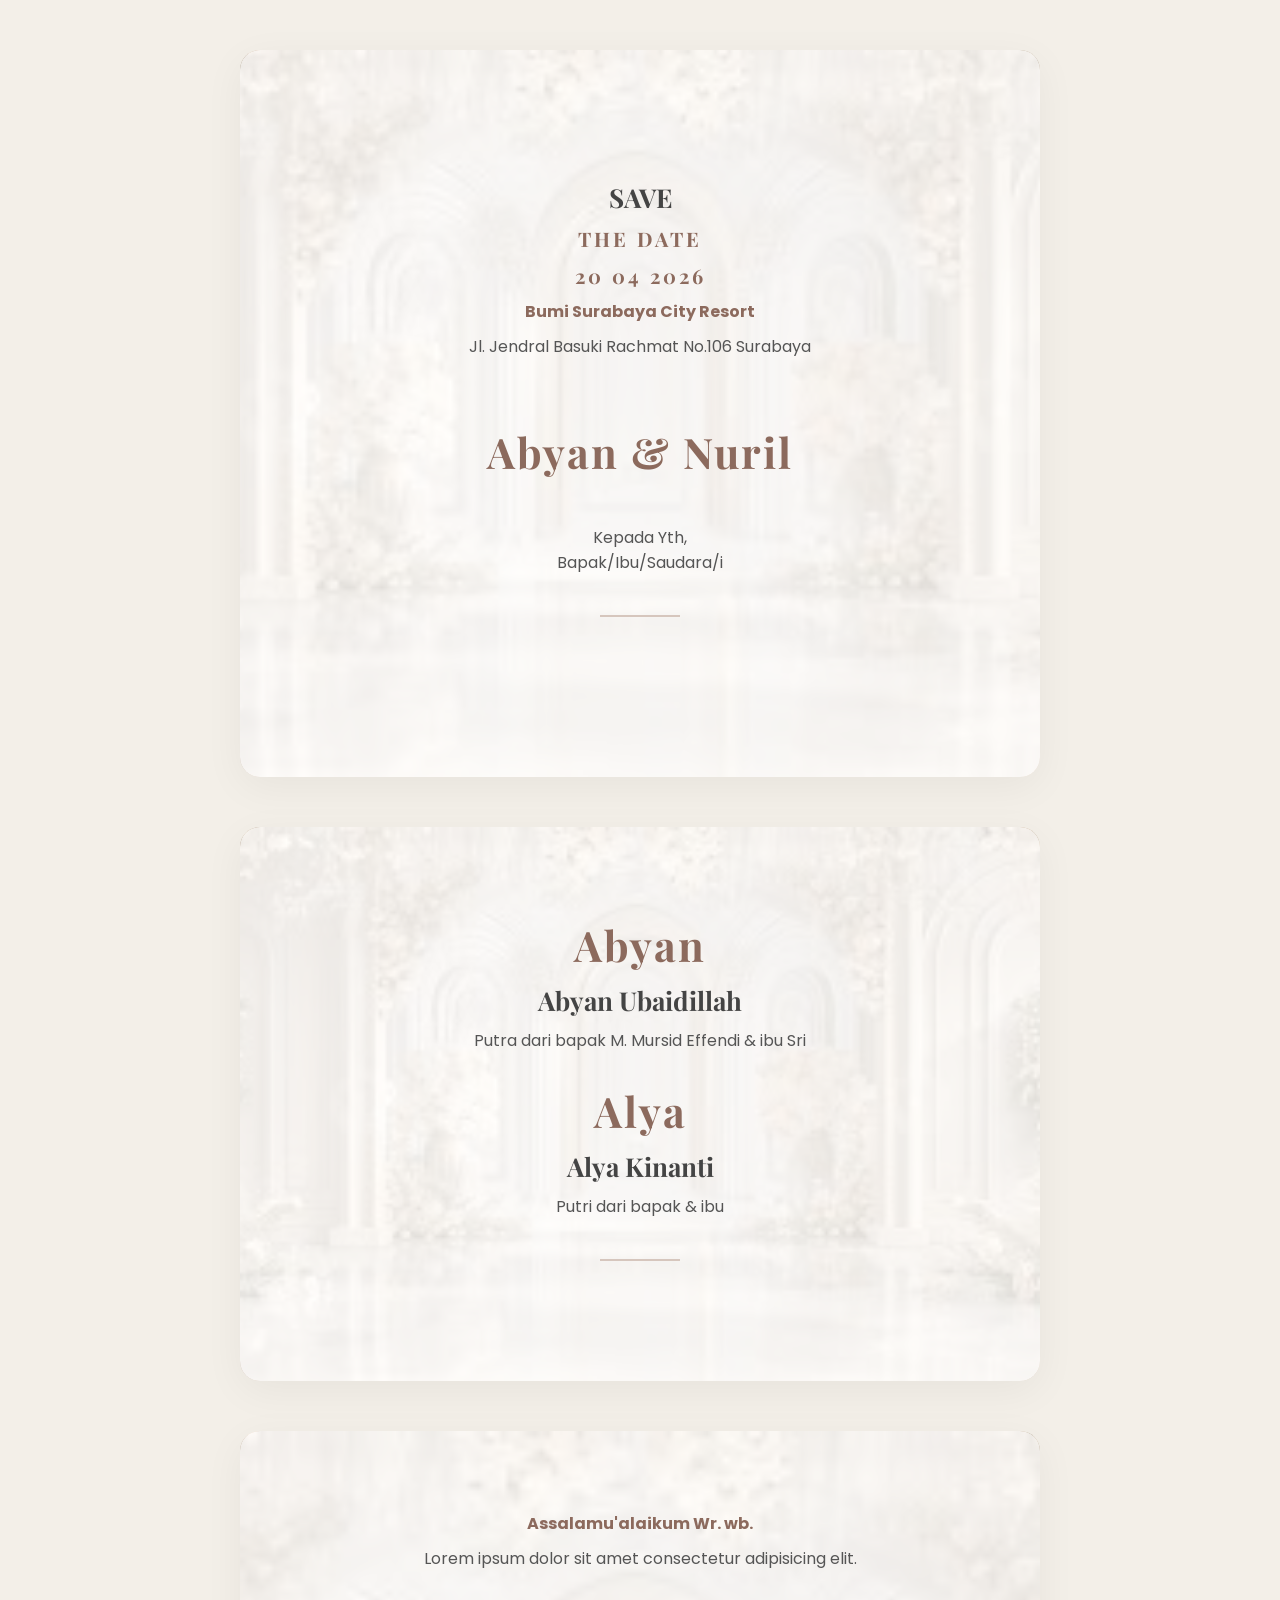
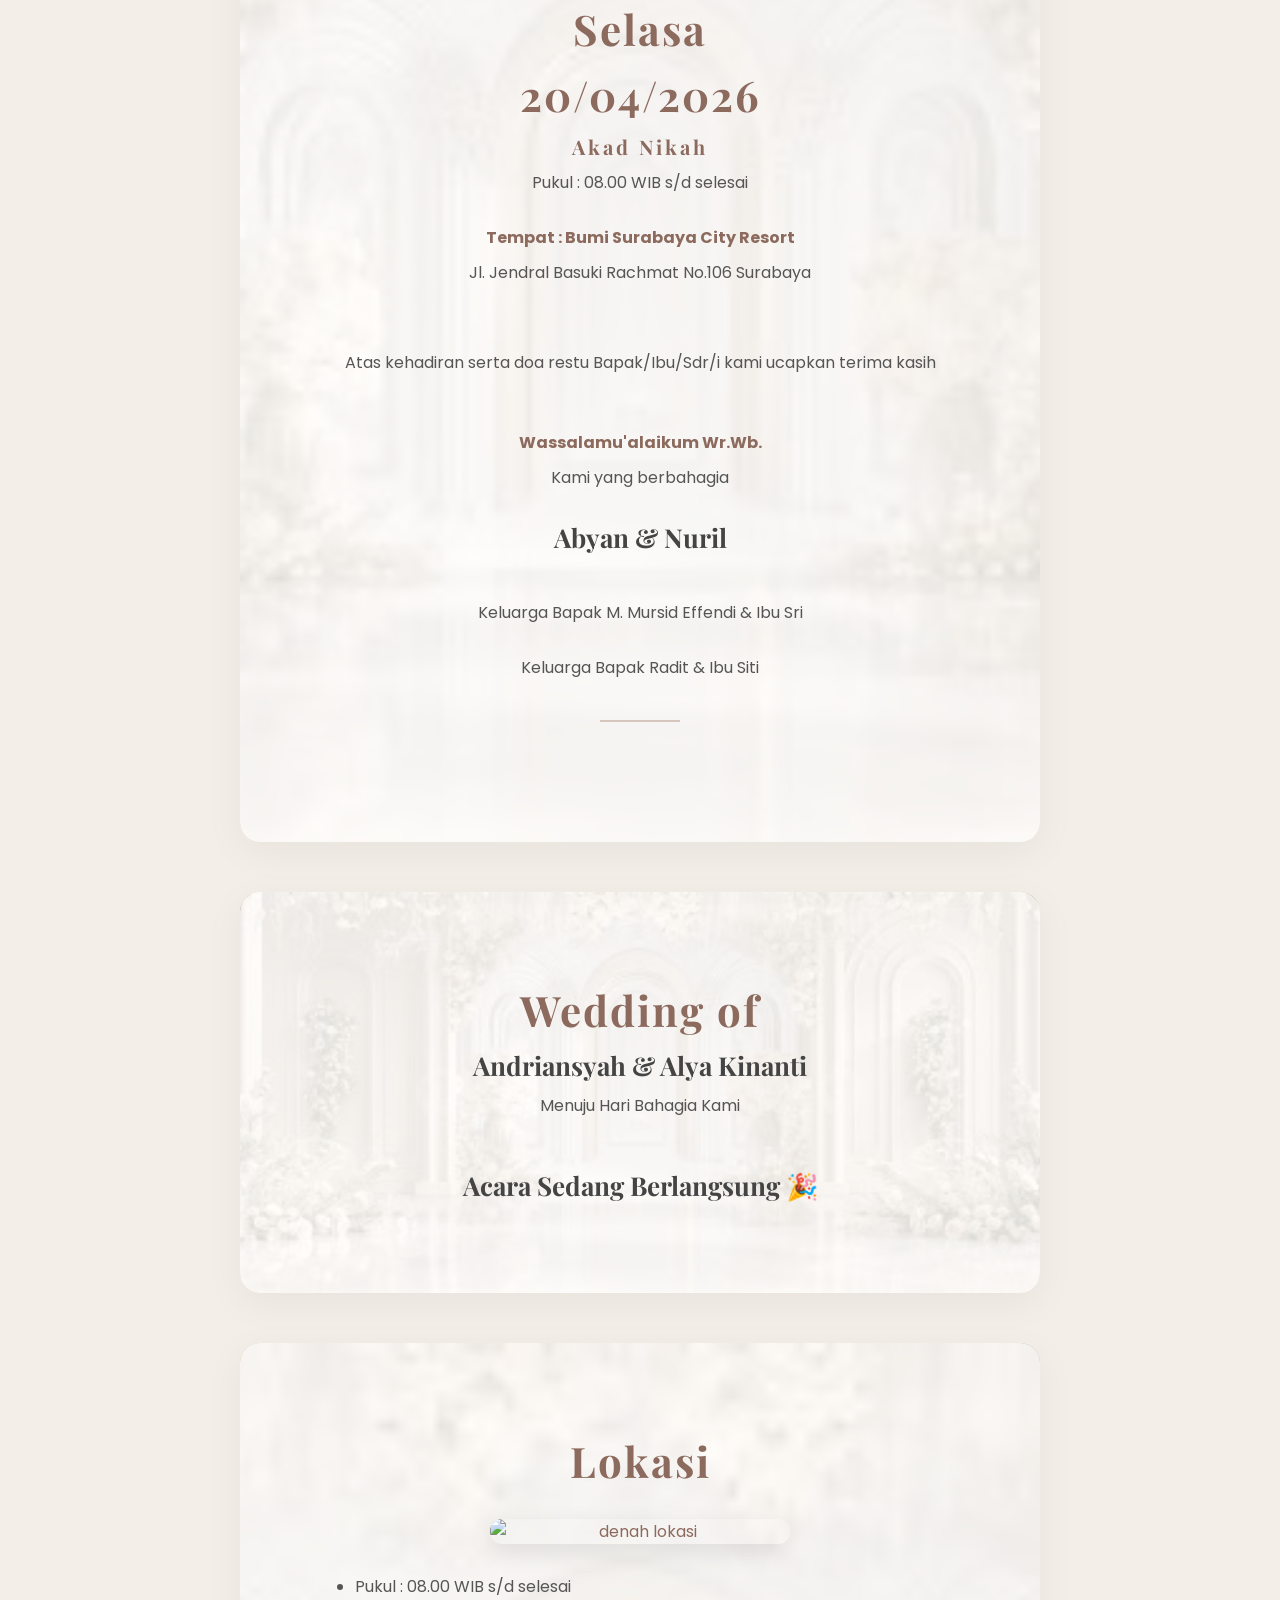
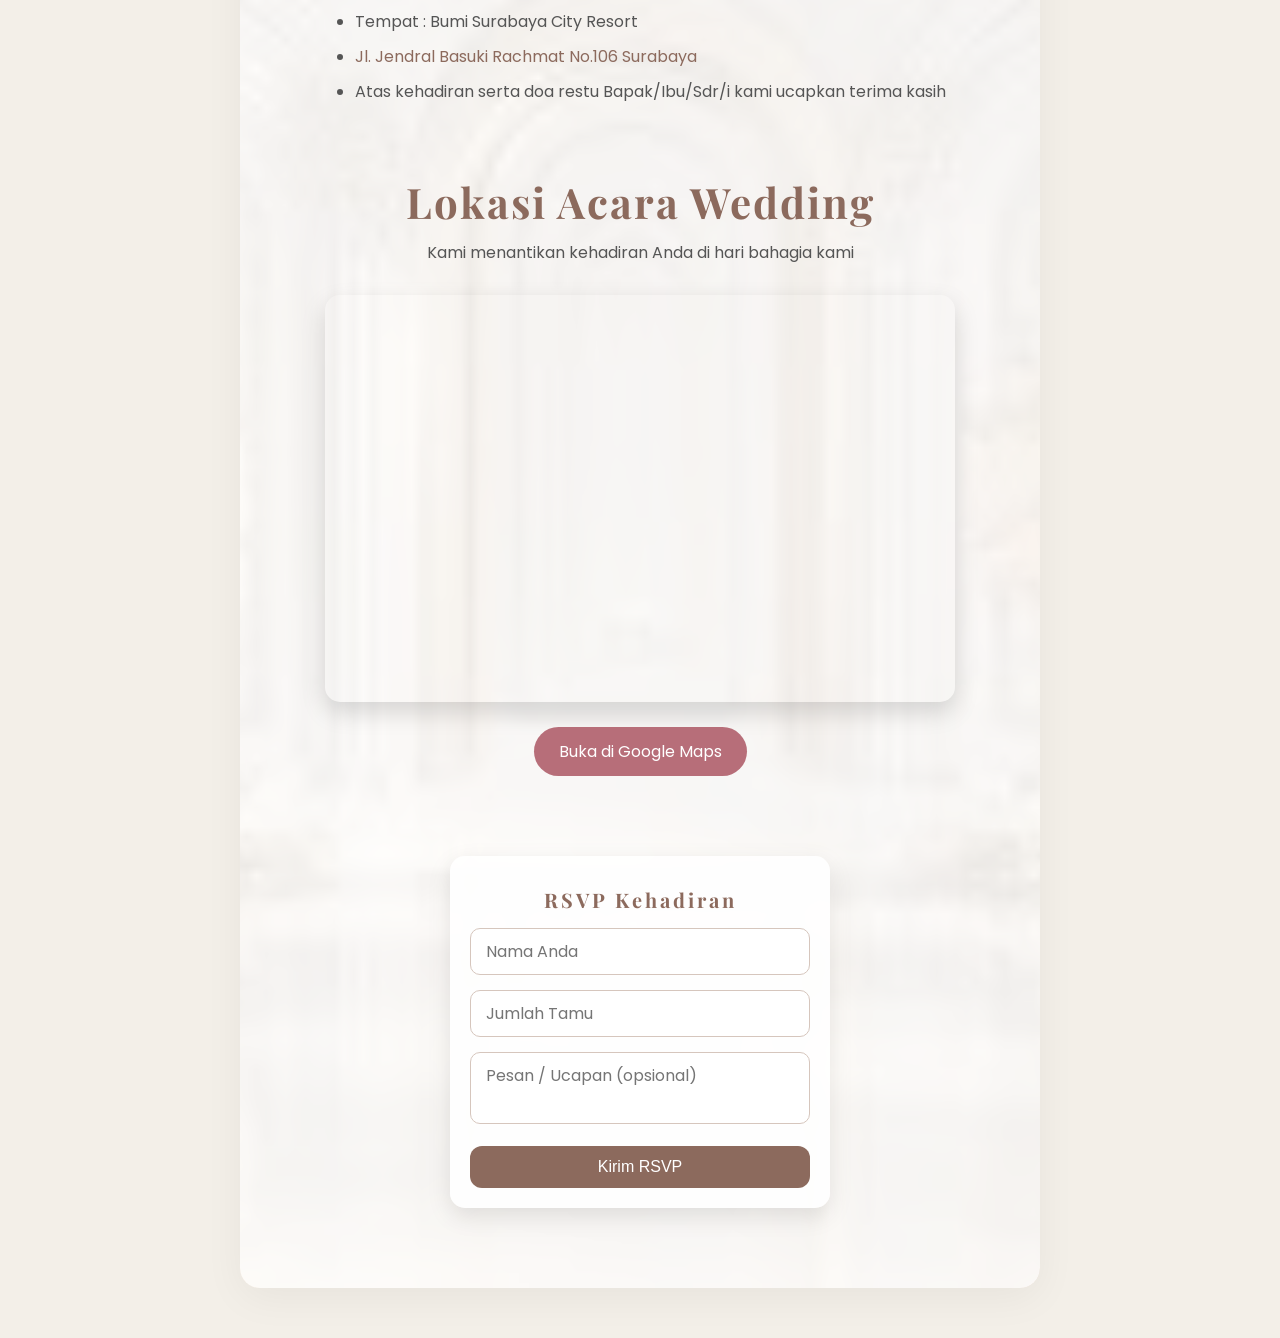
==== index.html @ d98ec436 "menambahkan timer dan lokasi google maps" ====
<!DOCTYPE html>
<html lang="en">
<head>
    <meta charset="UTF-8">
    <title>DPW</title>
    <meta name="viewport" content="width=device-width, initial-scale=1.0">

    <!-- CSS -->
    <link rel="stylesheet" href="style.css">

    <!-- javascript -->
    <script src ="javascript.js"></script>

    <!-- Font -->
    <link href="https://fonts.googleapis.com/css2?family=Playfair+Display:wght@400;600;700&family=Poppins:wght@300;400;500&display=swap" rel="stylesheet">
</head>

<body>

    <!-- Halaman depan -->
    <div class="home section">
        <h2>SAVE</h2>
        <h3>THE DATE</h3>
        <h3>20 04 2026</h3>
        <b>Bumi Surabaya City Resort</b>
        <p>Jl. Jendral Basuki Rachmat No.106 Surabaya</p>
        <br>
        <h1>Abyan & Nuril</h1>
        <br>
        <p>Kepada Yth,<br>Bapak/Ibu/Saudara/i</p>
        <hr>
    </div>

    <!-- Isi 1 -->
    <div class="section">
        <h1>Abyan</h1>
        <h2>Abyan Ubaidillah</h2>
        <p>Putra dari bapak M. Mursid Effendi & ibu Sri</p>

        <h1>Alya</h1>
        <h2>Alya Kinanti</h2>
        <p>Putri dari bapak & ibu </p>
        <hr>
    </div>

    <!-- Isi 2 -->
    <div class="section">
        <b>Assalamu'alaikum Wr. wb.</b>
        <p>
            Lorem ipsum dolor sit amet consectetur adipisicing elit.
        </p>

        

        <h1>Selasa</h1>
        <h1>20/04/2026</h1>

        <h3>Akad Nikah</h3>
        <p>Pukul : 08.00 WIB s/d selesai</p>

        <b>Tempat : Bumi Surabaya City Resort</b>
        <p>Jl. Jendral Basuki Rachmat No.106 Surabaya</p>

        <br>
        <p>Atas kehadiran serta doa restu Bapak/Ibu/Sdr/i kami ucapkan terima kasih</p>

        <br>
        <b>Wassalamu'alaikum Wr.Wb.</b>
        <br>

        <p>Kami yang berbahagia</p>
        <h2>Abyan & Nuril</h2>

        <br>
        <p>Keluarga Bapak M. Mursid Effendi & Ibu Sri</p>
        <p>Keluarga Bapak Radit & Ibu Siti</p>

        <hr>
    </div>

    <!-- Countdown-->
    <div class="section">
     <div class="container">
        <h1>Wedding of</h1>
        <h2>Andriansyah & Alya Kinanti</h2>
        <p>Menuju Hari Bahagia Kami</p>

        <div class="countdown">
            <div class="time-box">
                <span id="days">0</span>
                <div class="label">Hari</div>
            </div>

            <div class="time-box">
                <span id="hours">0</span>
                <div class="label">Jam</div>
            </div>

            <div class="time-box">
                <span id="minutes">0</span>
                <div class="label">Menit</div>
            </div>

            <div class="time-box">
                <span id="seconds">0</span>
                <div class="label">Detik</div>
            </div>
        </div>
    </div>
    </div>

    <!-- Halaman belakang -->
    <div class="section">
    <h1>Lokasi</h1>
    <div class="lokasi-container">
        <img src="https://idcopy.net/wp-content/uploads/2021/09/contoh-denah-lokasi.webp" alt="denah lokasi">
        <ul class="lokasi-info">
            <li>Pukul : 08.00 WIB s/d selesai</li>
            <li>Tempat : Bumi Surabaya City Resort</li>
            <li>
                <a href="https://goo.gl/maps/XYZ123" target="_blank">
                    Jl. Jendral Basuki Rachmat No.106 Surabaya
                </a>
            </li>
            <li>Atas kehadiran serta doa restu Bapak/Ibu/Sdr/i kami ucapkan terima kasih</li>
        </ul>
    </div>

    <!-- lokasi pake google maps -->
    <section class="location-section">
        <h1>Lokasi Acara Wedding</h1>
        <p>Kami menantikan kehadiran Anda di hari bahagia kami</p>

        <div class="map-container">
            <iframe 
                src="https://www.google.com/maps/embed?pb=!1m18!1m12!1m3!1d3944.123456789!2d112.750000!3d-7.250000!2m3!1f0!2f0!3f0!3m2!1i1024!2i768!4f13.1!3m3!1m2!1s0x2dd7fb123456789%3A0xabcdef123456789!2sSurabaya!5e0!3m2!1sid!2sid!4v0000000000000" 
                allowfullscreen="" 
                loading="lazy">
            </iframe>
        </div>

        <a class="btn-map" 
           href="https://www.google.com/maps?q=Surabaya" 
           target="_blank">
           Buka di Google Maps
        </a>
    </section>

    <!-- Form RSVP -->
    <form class="rsvp-form">
        <h3>RSVP Kehadiran</h3>
        <input type="text" name="nama" placeholder="Nama Anda" required>
        <input type="number" name="jumlah" placeholder="Jumlah Tamu" min="1" required>
        <textarea name="pesan" placeholder="Pesan / Ucapan (opsional)"></textarea>
        <button type="submit">Kirim RSVP</button>
    </form>
</div>



</body>
</html>
---- style.css ----
* {
    margin: 0;
    padding: 0;
    box-sizing: border-box;
}

body {
    font-family: 'Poppins', sans-serif;
    background: #f3efe8;
    text-align: center;
    margin: 0;
    padding: 0;
    text-align: center;
    color: #8c6a5d;
}

/* Section kotak putih */
.section {
    position: relative;
    max-width: 800px;
    margin: 50px auto;
    padding: 80px 30px;
    border-radius: 20px;
    overflow: hidden;

    /* Background image */
    background-image: url('bg-wedding.jpg'); /* ganti dengan gambar kamu */
    background-size: cover;
    background-position: center;
    background-repeat: no-repeat;

    box-shadow: 0 10px 40px rgba(0,0,0,0.05);
}

/* Overlay supaya teks kebaca */
.section::before {
    content: "";
    position: absolute;
    inset: 0;
    background: rgba(255,255,255,0.85);
}

/* Supaya teks di atas overlay */
.section * {
    position: relative;
}

.home {
    padding: 120px 30px;
}

/* Typography */
h1, h2, h3 {
    font-family: 'Playfair Display', serif;
    margin: 10px 0;
}

h1 {
    font-size: 42px;
    color: #8c6a5d;
    letter-spacing: 2px;
}

h2 {
    font-size: 26px;
    color: #444;
}

h3 {
    font-size: 20px;
    color: #8c6a5d;
    letter-spacing: 3px;
}

p {
    color: #555;
    margin: 10px 0;
}

b {
    color: #8c6a5d;
}

hr {
    width: 80px;
    margin: 40px auto;
    border: 1px solid #d6c6bd;
}

img {
    width: 100%;
    max-width: 500px;
    border-radius: 12px;
    margin-top: 20px;
    box-shadow: 0 8px 25px rgba(0,0,0,0.1);
}

/*tambahan*/
.lokasi-container {
    display: flex;          
    align-items: flex-start;
    gap: 30px;              
    flex-wrap: wrap;       
    justify-content: center;
}


.lokasi-container img {
    width: 300px;           
    height: auto;
    border-radius: 12px;
    box-shadow: 0 8px 25px rgba(0,0,0,0.1);
}


.lokasi-info {
    list-style: disc;
    padding-left: 20px;
    text-align: left;
    color: #555;
}

.lokasi-info li {
    margin-bottom: 10px;
}

.lokasi-info a {
    color: #8c6a5d;
    text-decoration: none;
    transition: all 0.3s ease;
}
.lokasi-info a:hover {
    color: #d6a77a;
    text-decoration: underline;
    cursor: pointer;
}

.rsvp-form {
    margin-top: 30px;
    text-align: left;
    max-width: 380px;      
    margin-left: auto;
    margin-right: auto;
    background: rgba(255,255,255,0.9);
    padding: 20px;
    border-radius: 15px;
    box-shadow: 0 8px 25px rgba(0,0,0,0.1);
}

.rsvp-form h3 {
    font-family: 'Playfair Display', serif;
    color: #8c6a5d;
    text-align: center;
    margin-bottom: 15px;
}

.rsvp-form input,
.rsvp-form textarea {
    width: 100%;
    padding: 10px 15px;
    margin-bottom: 15px;
    border: 1px solid #d6c6bd;
    border-radius: 10px;
    font-family: 'Poppins', sans-serif;
    font-size: 16px;
    resize: none;
}

.rsvp-form button {
    width: 100%;
    padding: 12px;
    background-color: #8c6a5d;
    color: #fff;
    border: none;
    border-radius: 12px;
    font-size: 16px;
    cursor: pointer;
    transition: all 0.3s ease;
}
.rsvp-form button:hover {
    background-color: #d6a77a;
}

@media screen and (max-width: 600px) {
    .lokasi-container {
        flex-direction: column;  
        align-items: center;
        gap: 20px;
    }

    .lokasi-container img {
        width: 100%;
        max-width: 300px;
    }

    .lokasi-info {
        padding-left: 0;
        text-align: center;
        list-style-position: inside;
    }

}

/* Section timer */

.countdown {
    display: flex;
    justify-content: center;
    gap: 30px;
    margin-top: 40px;
}

.time-box {
    background: white;
    padding: 20px;
    border-radius: 15px;
    box-shadow: 0 4px 10px rgba(0,0,0,0.1);
    width: 100px;
}

.time-box span {
    font-size: 35px;
    font-weight: bold;
    display: block;
}

.label {
    font-size: 14px;
    margin-top: 5px;
}

/*Lokasi live google map*/
.location-section {
    padding: 50px 20px;
}

p {
    color: #555;
    margin-bottom: 30px;
}

.map-container {
    width: 90%;
    max-width: 800px;
    margin: auto;
    border-radius: 15px;
    overflow: hidden;
    box-shadow: 0 10px 25px rgba(0,0,0,0.15);
}

iframe {
    width: 100%;
    height: 400px;
    border: 0;
}

.btn-map {
    display: inline-block;
    margin-top: 25px;
    padding: 12px 25px;
    background: #b76e79;
    color: white;
    text-decoration: none;
    border-radius: 30px;
    transition: 0.3s;
}

.btn-map:hover {
    background: #a0525e;
    transform: scale(1.05);
}
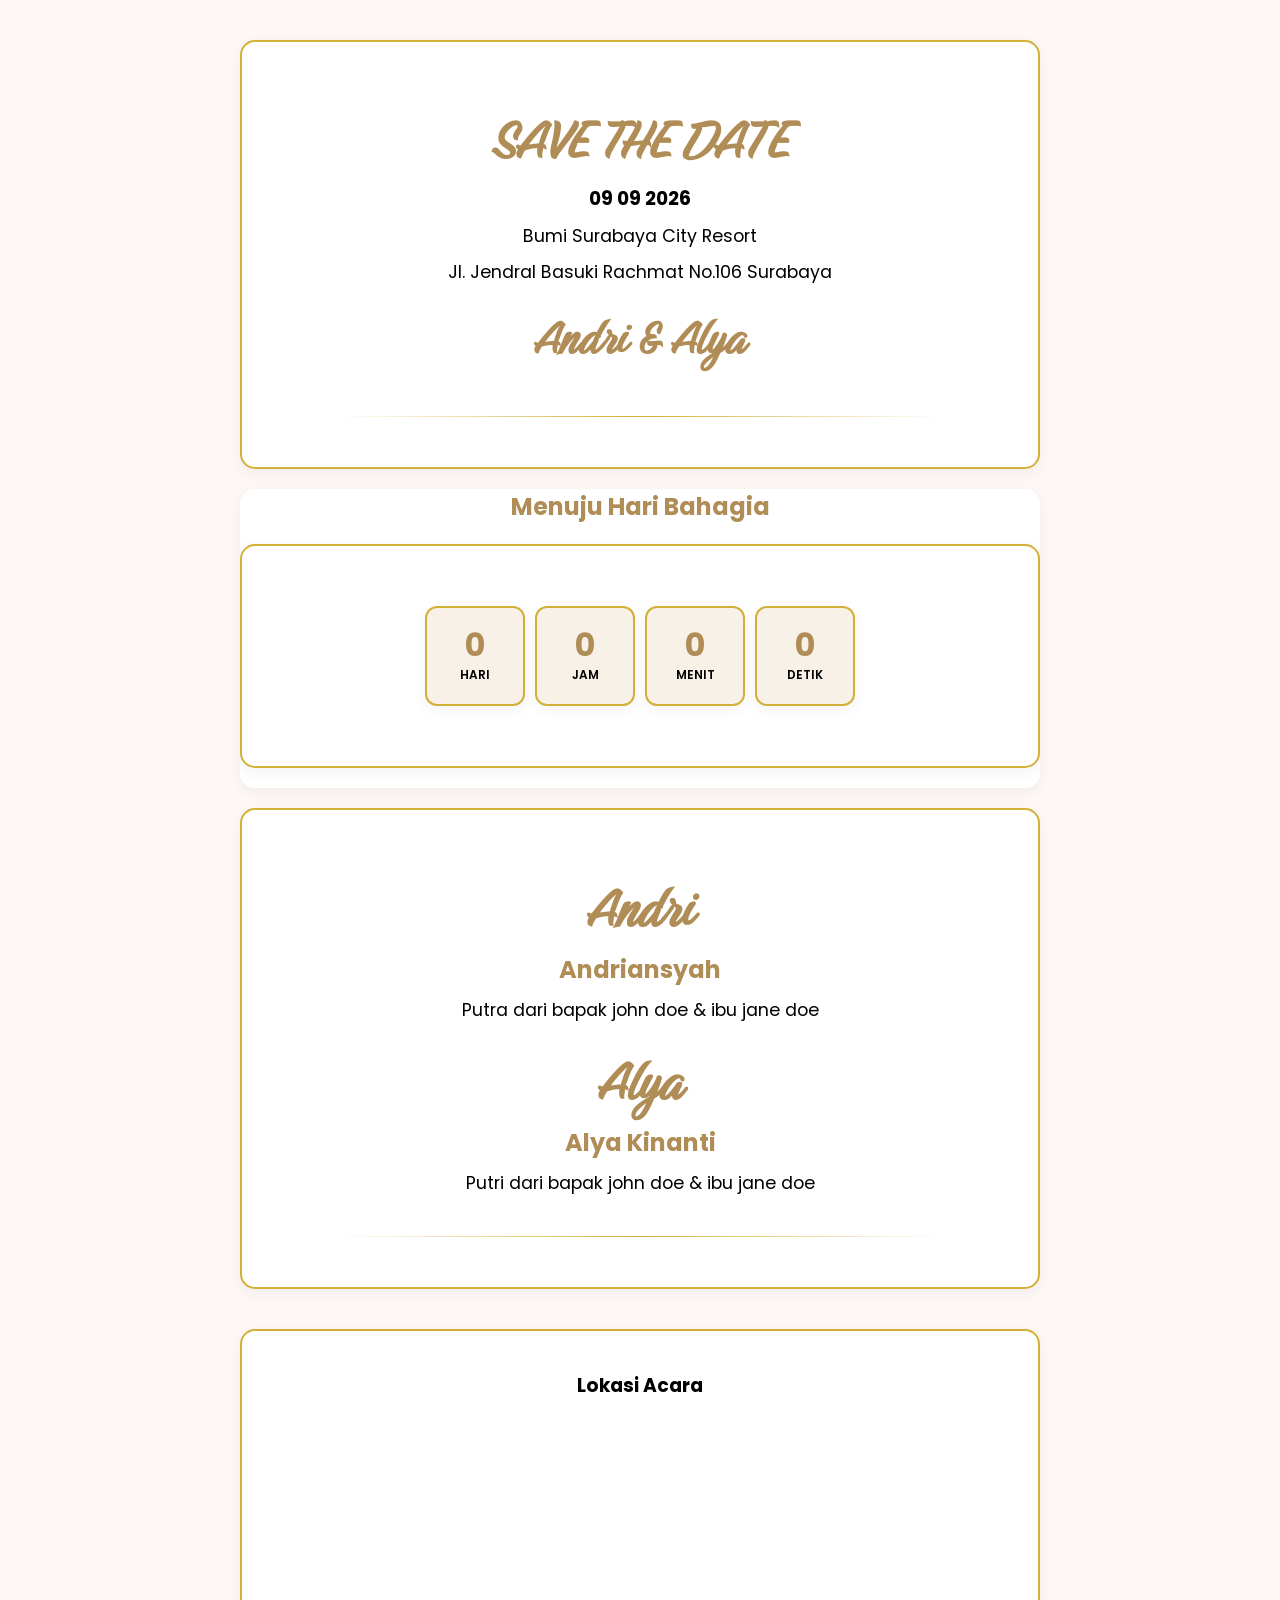
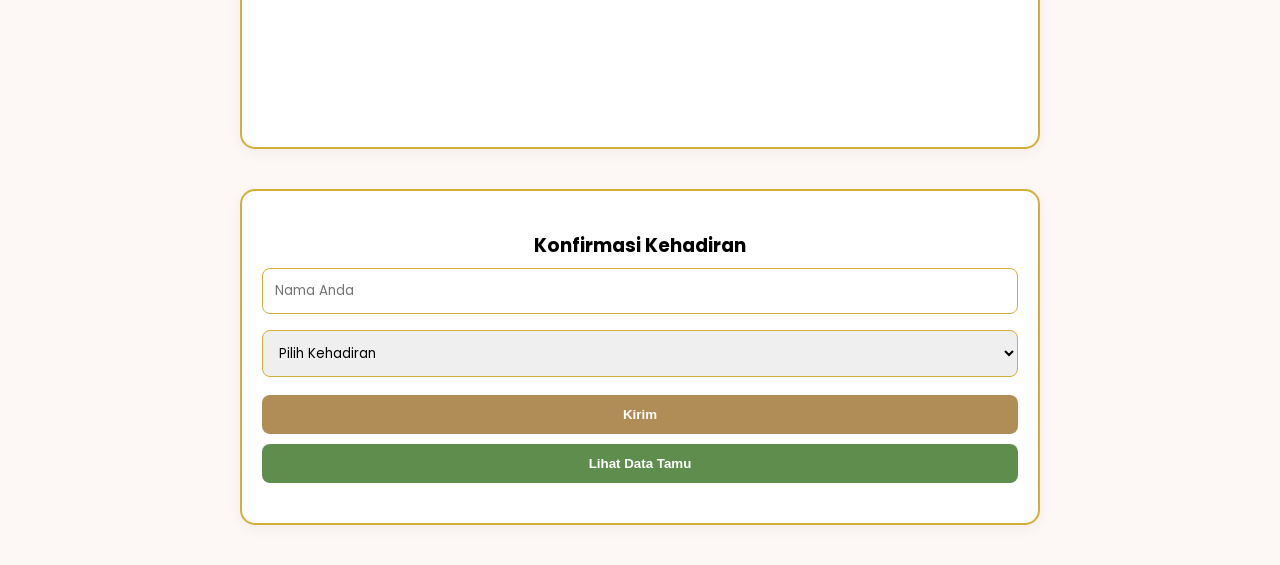
==== commit 93090c0a: "memperrbarui tampilan dan menambahkan beberapa fitur" ====
--- a/index.html
+++ b/index.html
@@ -1,162 +1,102 @@
 <!DOCTYPE html>
 <html lang="en">
+
 <head>
     <meta charset="UTF-8">
+    <meta name="viewport" content="width=device-width, initial-scale=1.0">
     <title>DPW</title>
-    <meta name="viewport" content="width=device-width, initial-scale=1.0">
 
-    <!-- CSS -->
     <link rel="stylesheet" href="style.css">
 
-    <!-- javascript -->
-    <script src ="javascript.js"></script>
+    <link rel="preconnect" href="https://fonts.googleapis.com">
+    <link rel="preconnect" href="https://fonts.gstatic.com" crossorigin>
 
-    <!-- Font -->
-    <link href="https://fonts.googleapis.com/css2?family=Playfair+Display:wght@400;600;700&family=Poppins:wght@300;400;500&display=swap" rel="stylesheet">
+    <link
+        href="https://fonts.googleapis.com/css2?family=Birthstone&family=Lobster&family=Poppins:wght@300;400;600&display=swap"
+        rel="stylesheet">
+
 </head>
 
 <body>
 
-    <!-- Halaman depan -->
-    <div class="home section">
-        <h2>SAVE</h2>
-        <h3>THE DATE</h3>
-        <h3>20 04 2026</h3>
-        <b>Bumi Surabaya City Resort</b>
+    <!-- HALAMAN DEPAN -->
+    <div class="home">
+        <h1>SAVE THE DATE</h1>
+        <h3>09 09 2026</h3>
+        <p>Bumi Surabaya City Resort</p>
         <p>Jl. Jendral Basuki Rachmat No.106 Surabaya</p>
-        <br>
-        <h1>Abyan & Nuril</h1>
-        <br>
-        <p>Kepada Yth,<br>Bapak/Ibu/Saudara/i</p>
+        <h1 class="nama">Andri & Alya</h1>
         <hr>
     </div>
 
-    <!-- Isi 1 -->
-    <div class="section">
-        <h1>Abyan</h1>
-        <h2>Abyan Ubaidillah</h2>
-        <p>Putra dari bapak M. Mursid Effendi & ibu Sri</p>
 
-        <h1>Alya</h1>
-        <h2>Alya Kinanti</h2>
-        <p>Putri dari bapak & ibu </p>
-        <hr>
-    </div>
+    <!-- COUNTDOWN CARD -->
+    <div class="countdown-card">
+        <h2>Menuju Hari Bahagia</h2>
+        <div class="countdown-container">
 
-    <!-- Isi 2 -->
-    <div class="section">
-        <b>Assalamu'alaikum Wr. wb.</b>
-        <p>
-            Lorem ipsum dolor sit amet consectetur adipisicing elit.
-        </p>
-
-        
-
-        <h1>Selasa</h1>
-        <h1>20/04/2026</h1>
-
-        <h3>Akad Nikah</h3>
-        <p>Pukul : 08.00 WIB s/d selesai</p>
-
-        <b>Tempat : Bumi Surabaya City Resort</b>
-        <p>Jl. Jendral Basuki Rachmat No.106 Surabaya</p>
-
-        <br>
-        <p>Atas kehadiran serta doa restu Bapak/Ibu/Sdr/i kami ucapkan terima kasih</p>
-
-        <br>
-        <b>Wassalamu'alaikum Wr.Wb.</b>
-        <br>
-
-        <p>Kami yang berbahagia</p>
-        <h2>Abyan & Nuril</h2>
-
-        <br>
-        <p>Keluarga Bapak M. Mursid Effendi & Ibu Sri</p>
-        <p>Keluarga Bapak Radit & Ibu Siti</p>
-
-        <hr>
-    </div>
-
-    <!-- Countdown-->
-    <div class="section">
-     <div class="container">
-        <h1>Wedding of</h1>
-        <h2>Andriansyah & Alya Kinanti</h2>
-        <p>Menuju Hari Bahagia Kami</p>
-
-        <div class="countdown">
             <div class="time-box">
                 <span id="days">0</span>
-                <div class="label">Hari</div>
+                <p>Hari</p>
             </div>
 
             <div class="time-box">
                 <span id="hours">0</span>
-                <div class="label">Jam</div>
+                <p>Jam</p>
             </div>
 
             <div class="time-box">
                 <span id="minutes">0</span>
-                <div class="label">Menit</div>
+                <p>Menit</p>
             </div>
 
             <div class="time-box">
                 <span id="seconds">0</span>
-                <div class="label">Detik</div>
+                <p>Detik</p>
             </div>
         </div>
     </div>
+
+
+    <!-- MEMPELAI -->
+    <div>
+        <h1>Andri</h1>
+        <h2>Andriansyah</h2>
+        <p>Putra dari bapak john doe & ibu jane doe</p>
+        <h1>Alya</h1>
+        <h2>Alya Kinanti</h2>
+        <p>Putri dari bapak john doe & ibu jane doe</p>
+        <hr>
     </div>
 
-    <!-- Halaman belakang -->
-    <div class="section">
-    <h1>Lokasi</h1>
-    <div class="lokasi-container">
-        <img src="https://idcopy.net/wp-content/uploads/2021/09/contoh-denah-lokasi.webp" alt="denah lokasi">
-        <ul class="lokasi-info">
-            <li>Pukul : 08.00 WIB s/d selesai</li>
-            <li>Tempat : Bumi Surabaya City Resort</li>
-            <li>
-                <a href="https://goo.gl/maps/XYZ123" target="_blank">
-                    Jl. Jendral Basuki Rachmat No.106 Surabaya
-                </a>
-            </li>
-            <li>Atas kehadiran serta doa restu Bapak/Ibu/Sdr/i kami ucapkan terima kasih</li>
-        </ul>
+
+    <!-- LOKASI -->
+    <div>
+        <h3>Lokasi Acara</h3>
+        <iframe src="https://www.google.com/maps?q=Bumi%20Surabaya%20City%20Resort&output=embed" width="100%"
+            height="300" style="border:0;">
+        </iframe>
+
     </div>
 
-    <!-- lokasi pake google maps -->
-    <section class="location-section">
-        <h1>Lokasi Acara Wedding</h1>
-        <p>Kami menantikan kehadiran Anda di hari bahagia kami</p>
 
-        <div class="map-container">
-            <iframe 
-                src="https://www.google.com/maps/embed?pb=!1m18!1m12!1m3!1d3944.123456789!2d112.750000!3d-7.250000!2m3!1f0!2f0!3f0!3m2!1i1024!2i768!4f13.1!3m3!1m2!1s0x2dd7fb123456789%3A0xabcdef123456789!2sSurabaya!5e0!3m2!1sid!2sid!4v0000000000000" 
-                allowfullscreen="" 
-                loading="lazy">
-            </iframe>
-        </div>
+    <!-- FORM TAMU -->
+    <div>
+        <h3>Konfirmasi Kehadiran</h3>
+        <form id="formTamu">
+            <input type="text" id="nama" placeholder="Nama Anda">
 
-        <a class="btn-map" 
-           href="https://www.google.com/maps?q=Surabaya" 
-           target="_blank">
-           Buka di Google Maps
-        </a>
-    </section>
+            <select id="status">
+                <option value="">Pilih Kehadiran</option>
+                <option value="Hadir">Hadir</option>
+                <option value="Tidak Hadir">Tidak Hadir</option>
+            </select>
+            <button type="submit" class="btn">Kirim</button>
+            <button type="button" class="btn lihat" onclick="lihatData()">Lihat Data Tamu</button>
+        </form>
+    </div>
 
-    <!-- Form RSVP -->
-    <form class="rsvp-form">
-        <h3>RSVP Kehadiran</h3>
-        <input type="text" name="nama" placeholder="Nama Anda" required>
-        <input type="number" name="jumlah" placeholder="Jumlah Tamu" min="1" required>
-        <textarea name="pesan" placeholder="Pesan / Ucapan (opsional)"></textarea>
-        <button type="submit">Kirim RSVP</button>
-    </form>
-</div>
-
-
+    <script src="script.js"></script>
 
 </body>
 </html>
--- a/style.css
+++ b/style.css
@@ -5,267 +5,172 @@
 }
 
 body {
+    background-color: #fdf8f5;
     font-family: 'Poppins', sans-serif;
-    background: #f3efe8;
-    text-align: center;
-    margin: 0;
-    padding: 0;
-    text-align: center;
-    color: #8c6a5d;
+    display: flex;
+    flex-direction: column;
+    align-items: center;
+    padding: 20px;
 }
 
-/* Section kotak putih */
-.section {
-    position: relative;
+div {
+    background: white;
+    margin: 20px 0;
+    padding: 40px 20px;
+    border: 2px solid #d4af37;
+    width: 100%;
     max-width: 800px;
-    margin: 50px auto;
-    padding: 80px 30px;
-    border-radius: 20px;
+    text-align: center;
+    border-radius: 15px;
+    box-shadow: 0 4px 15px rgba(0, 0, 0, 0.05);
     overflow: hidden;
-
-    /* Background image */
-    background-image: url('bg-wedding.jpg'); /* ganti dengan gambar kamu */
-    background-size: cover;
-    background-position: center;
-    background-repeat: no-repeat;
-
-    box-shadow: 0 10px 40px rgba(0,0,0,0.05);
-}
-
-/* Overlay supaya teks kebaca */
-.section::before {
-    content: "";
-    position: absolute;
-    inset: 0;
-    background: rgba(255,255,255,0.85);
-}
-
-/* Supaya teks di atas overlay */
-.section * {
-    position: relative;
 }
 
 .home {
-    padding: 120px 30px;
+    background-image: linear-gradient(rgba(255, 255, 255, 0.7), rgba(255, 255, 255, 0.7)),
+        url('https://www.transparenttextures.com/patterns/white-diamond.png');
 }
 
-/* Typography */
-h1, h2, h3 {
-    font-family: 'Playfair Display', serif;
+h1 {
+    font-family: 'Birthstone', cursive;
+    color: #b08d57;
+    font-size: clamp(2.5rem, 8vw, 4rem);
+    margin-top: 15px;
+}
+
+h2 {
+    color: #b08d57;
+    margin-bottom: 10px;
+}
+
+.nama {
+    font-size: clamp(2rem, 6vw, 3.5rem);
+}
+
+p {
+    font-size: 1.1rem;
     margin: 10px 0;
 }
 
-h1 {
-    font-size: 42px;
-    color: #8c6a5d;
-    letter-spacing: 2px;
+hr {
+    border: 0;
+    height: 1px;
+    background-image: linear-gradient(to right, transparent, #d4af37, transparent);
+    margin: 40px auto 10px;
+    width: 80%;
 }
 
-h2 {
-    font-size: 26px;
-    color: #444;
+.countdown-card {
+    background: white;
+    border: #d4af37;
+    padding: 0;
+    margin: 0;
 }
 
-h3 {
-    font-size: 20px;
-    color: #8c6a5d;
-    letter-spacing: 3px;
+.countdown-container {
+    display: flex;
+    justify-content: center;
+    align-items: center;
+    gap: 10px;
+    margin-top: 20px;
+    flex-wrap: wrap;
 }
 
-p {
-    color: #555;
-    margin: 10px 0;
+.time-box {
+    flex: 1;
+    min-width: 70px;
+    max-width: 100px;
+    aspect-ratio: 1 / 1;
+    background: #f7f1e8;
+    border: 2px solid #d4af37;
+    border-radius: 12px;
+    display: flex;
+    flex-direction: column;
+    justify-content: center;
+    align-items: center;
+    padding: 5px;
 }
 
-b {
-    color: #8c6a5d;
+.time-box span {
+    font-size: clamp(1.2rem, 4vw, 2rem);
+    font-weight: bold;
+    color: #b08d57;
+    line-height: 1;
 }
 
-hr {
-    width: 80px;
-    margin: 40px auto;
-    border: 1px solid #d6c6bd;
+.time-box p {
+    font-size: 0.75rem;
+    margin: 5px 0 0 0;
+    text-transform: uppercase;
+    font-weight: 600;
 }
 
-img {
+input,
+select,
+textarea {
     width: 100%;
-    max-width: 500px;
-    border-radius: 12px;
-    margin-top: 20px;
-    box-shadow: 0 8px 25px rgba(0,0,0,0.1);
+    padding: 12px;
+    margin: 8px 0;
+    border: 1px solid #d4af37;
+    border-radius: 8px;
+    font-family: inherit;
 }
 
-/*tambahan*/
-.lokasi-container {
-    display: flex;          
-    align-items: flex-start;
-    gap: 30px;              
-    flex-wrap: wrap;       
-    justify-content: center;
+.btn {
+    width: 100%;
+    padding: 12px;
+    border: none;
+    background: #b08d57;
+    color: white;
+    border-radius: 8px;
+    cursor: pointer;
+    font-weight: bold;
+    margin-top: 10px;
+    transition: 0.3s;
 }
 
-
-.lokasi-container img {
-    width: 300px;           
-    height: auto;
-    border-radius: 12px;
-    box-shadow: 0 8px 25px rgba(0,0,0,0.1);
+.btn:hover {
+    background: #8e6d45;
 }
 
-
-.lokasi-info {
-    list-style: disc;
-    padding-left: 20px;
-    text-align: left;
-    color: #555;
+.lihat {
+    background: #5f8d4e;
 }
 
-.lokasi-info li {
-    margin-bottom: 10px;
-}
-
-.lokasi-info a {
-    color: #8c6a5d;
-    text-decoration: none;
-    transition: all 0.3s ease;
-}
-.lokasi-info a:hover {
-    color: #d6a77a;
-    text-decoration: underline;
-    cursor: pointer;
-}
-
-.rsvp-form {
-    margin-top: 30px;
-    text-align: left;
-    max-width: 380px;      
-    margin-left: auto;
-    margin-right: auto;
-    background: rgba(255,255,255,0.9);
-    padding: 20px;
-    border-radius: 15px;
-    box-shadow: 0 8px 25px rgba(0,0,0,0.1);
-}
-
-.rsvp-form h3 {
-    font-family: 'Playfair Display', serif;
-    color: #8c6a5d;
-    text-align: center;
+.back {
+    background: #888;
     margin-bottom: 15px;
 }
 
-.rsvp-form input,
-.rsvp-form textarea {
+.table-container {
+    overflow-x: auto;
     width: 100%;
-    padding: 10px 15px;
-    margin-bottom: 15px;
-    border: 1px solid #d6c6bd;
-    border-radius: 10px;
-    font-family: 'Poppins', sans-serif;
-    font-size: 16px;
-    resize: none;
+    border: none;
 }
 
-.rsvp-form button {
+table {
     width: 100%;
-    padding: 12px;
-    background-color: #8c6a5d;
-    color: #fff;
-    border: none;
-    border-radius: 12px;
-    font-size: 16px;
-    cursor: pointer;
-    transition: all 0.3s ease;
-}
-.rsvp-form button:hover {
-    background-color: #d6a77a;
+    border-collapse: collapse;
+    margin-top: 20px;
 }
 
-@media screen and (max-width: 600px) {
-    .lokasi-container {
-        flex-direction: column;  
-        align-items: center;
-        gap: 20px;
+th,
+td {
+    border: 1px solid #d4af37;
+    padding: 10px;
+    font-size: 0.9rem;
+}
+
+th {
+    background: #f7f1e8;
+}
+
+@media (max-width: 380px) {
+    .countdown-container {
+        gap: 5px;
     }
 
-    .lokasi-container img {
-        width: 100%;
-        max-width: 300px;
+    .time-box {
+        min-width: 60px;
     }
-
-    .lokasi-info {
-        padding-left: 0;
-        text-align: center;
-        list-style-position: inside;
-    }
-
-}
-
-/* Section timer */
-
-.countdown {
-    display: flex;
-    justify-content: center;
-    gap: 30px;
-    margin-top: 40px;
-}
-
-.time-box {
-    background: white;
-    padding: 20px;
-    border-radius: 15px;
-    box-shadow: 0 4px 10px rgba(0,0,0,0.1);
-    width: 100px;
-}
-
-.time-box span {
-    font-size: 35px;
-    font-weight: bold;
-    display: block;
-}
-
-.label {
-    font-size: 14px;
-    margin-top: 5px;
-}
-
-/*Lokasi live google map*/
-.location-section {
-    padding: 50px 20px;
-}
-
-p {
-    color: #555;
-    margin-bottom: 30px;
-}
-
-.map-container {
-    width: 90%;
-    max-width: 800px;
-    margin: auto;
-    border-radius: 15px;
-    overflow: hidden;
-    box-shadow: 0 10px 25px rgba(0,0,0,0.15);
-}
-
-iframe {
-    width: 100%;
-    height: 400px;
-    border: 0;
-}
-
-.btn-map {
-    display: inline-block;
-    margin-top: 25px;
-    padding: 12px 25px;
-    background: #b76e79;
-    color: white;
-    text-decoration: none;
-    border-radius: 30px;
-    transition: 0.3s;
-}
-
-.btn-map:hover {
-    background: #a0525e;
-    transform: scale(1.05);
 }
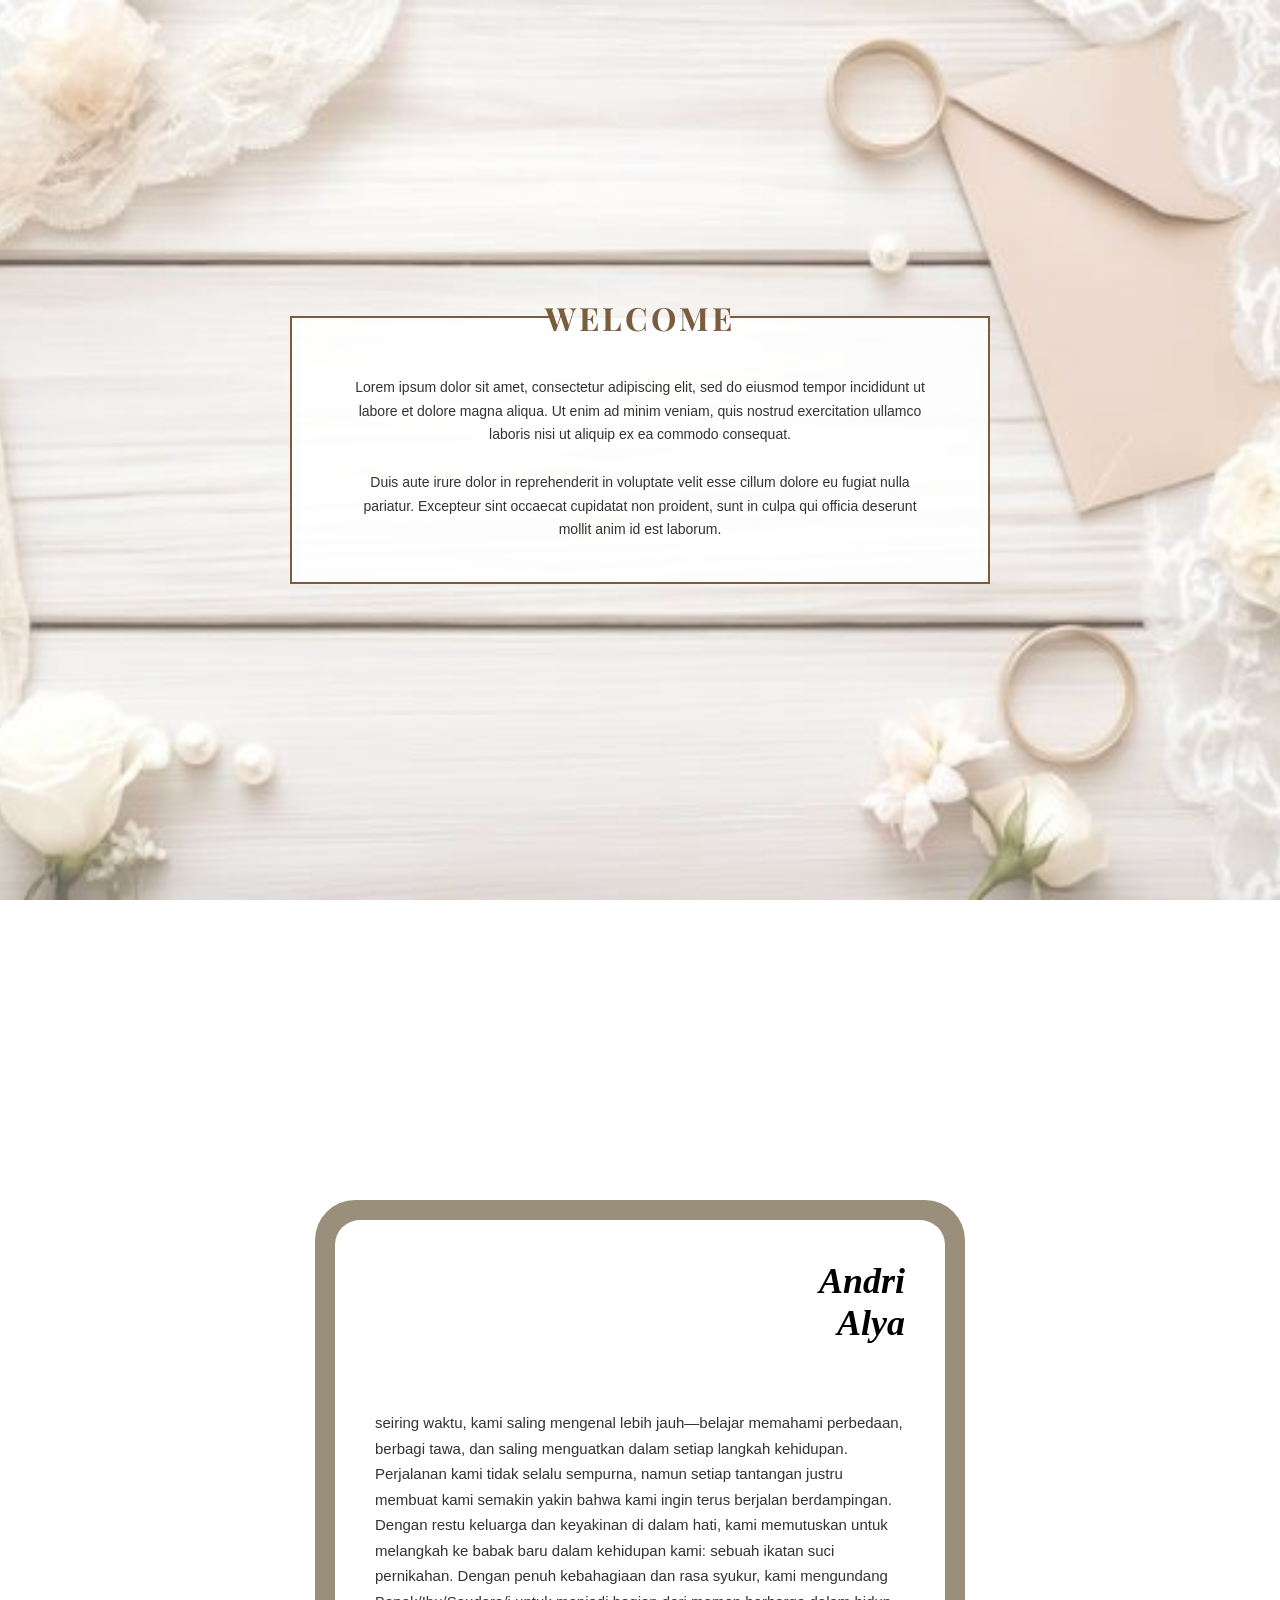
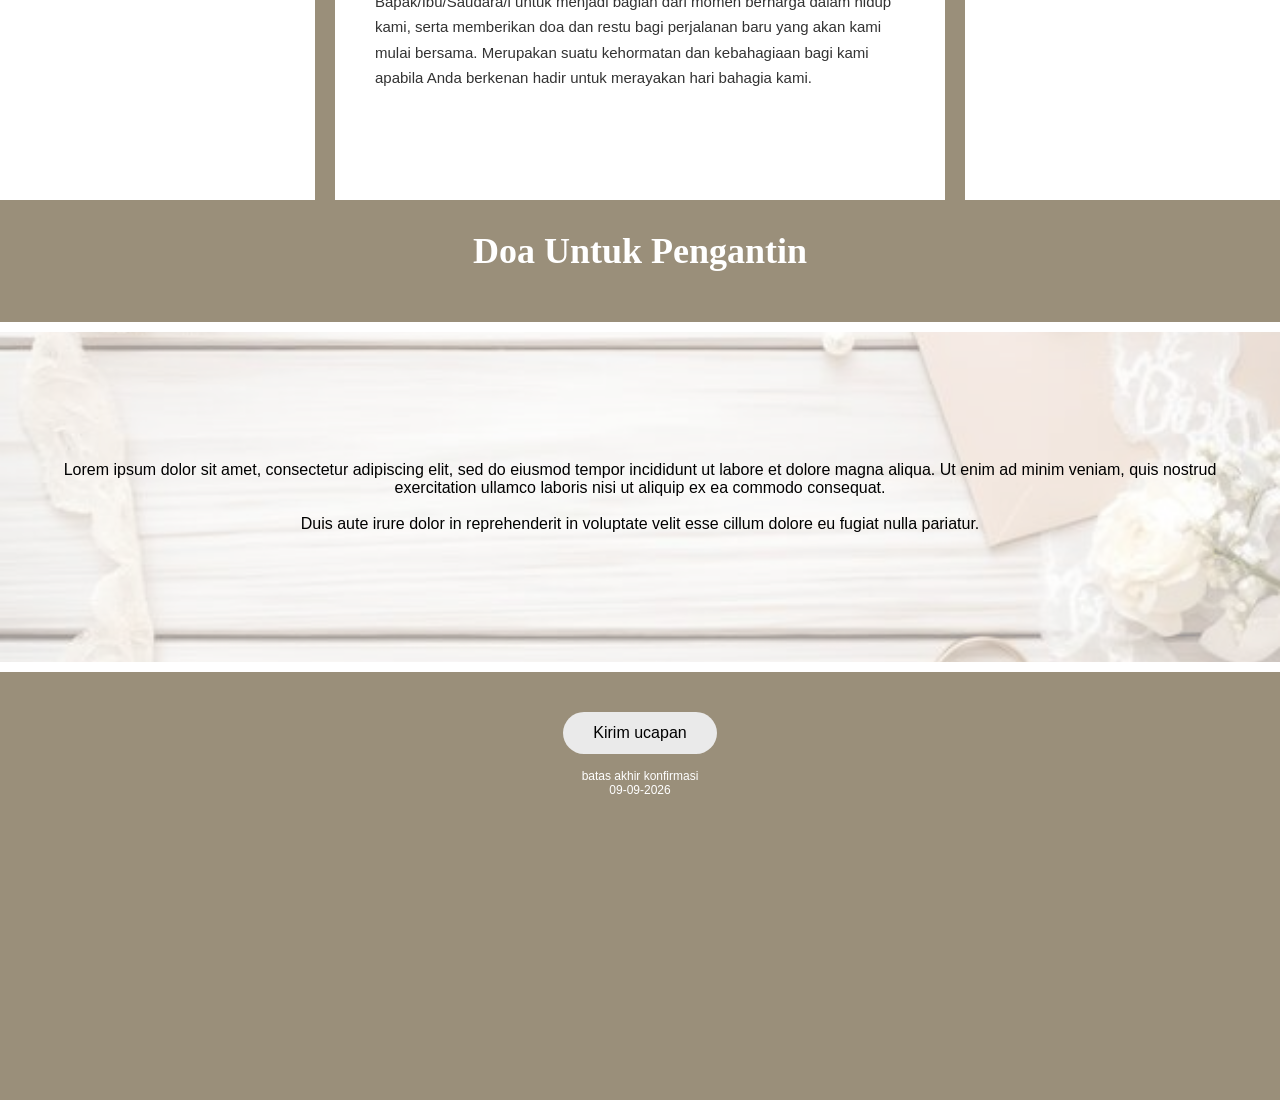
==== commit 783f9a4e: "menambahkan section "pengantar" & "ucapan"" ====
--- a/index.html
+++ b/index.html
@@ -1,102 +1,88 @@
 <!DOCTYPE html>
 <html lang="en">
 
-<head>
-    <meta charset="UTF-8">
-    <meta name="viewport" content="width=device-width, initial-scale=1.0">
-    <title>DPW</title>
+    <head>
 
-    <link rel="stylesheet" href="style.css">
+        <meta charset="UTF-8">
+        <title>DPW</title>
+        <meta name="viewport" content="width=device-width, initial-scale=1.0">
 
-    <link rel="preconnect" href="https://fonts.googleapis.com">
-    <link rel="preconnect" href="https://fonts.gstatic.com" crossorigin>
+        <!-- CSS -->
+        <link rel="stylesheet" href="style.css">
+        <!-- javascript -->
+        <script src ="script.js"></script>
+        <!-- Font -->
+        <link href="https://fonts.googleapis.com/css2?family=Playfair+Display:wght@400;600;700&family=Poppins:wght@300;400;500&display=swap" rel="stylesheet">
 
-    <link
-        href="https://fonts.googleapis.com/css2?family=Birthstone&family=Lobster&family=Poppins:wght@300;400;600&display=swap"
-        rel="stylesheet">
+    </head>
 
-</head>
+    <body>
+        <!--PENGANTAR-->
+        <section class="welcome-section">
+            <div class="overlay">
+                <div class="welcome-box">
+                    <h1>WELCOME</h1>
+                    <p>
+                        Lorem ipsum dolor sit amet, consectetur adipiscing elit, sed do eiusmod tempor incididunt ut labore et dolore magna aliqua. 
+                        Ut enim ad minim veniam, quis nostrud exercitation ullamco laboris nisi ut aliquip ex ea commodo consequat.
+                        <br><br>
+                        Duis aute irure dolor in reprehenderit in voluptate velit esse cillum dolore eu fugiat nulla pariatur. 
+                        Excepteur sint occaecat cupidatat non proident, sunt in culpa qui officia deserunt mollit anim id est laborum.
+                    </p>
+                </div>
+            </div>
+        </section>
 
-<body>
+        <!-- STORY -->
+        <div class="story">
+            <div class="frame">
+                <div class="card">
+                    <div class="namaStory">
+                        <h1>Andri</h1>
+                        <h1>Alya</h1>
+                    </div>
 
-    <!-- HALAMAN DEPAN -->
-    <div class="home">
-        <h1>SAVE THE DATE</h1>
-        <h3>09 09 2026</h3>
-        <p>Bumi Surabaya City Resort</p>
-        <p>Jl. Jendral Basuki Rachmat No.106 Surabaya</p>
-        <h1 class="nama">Andri & Alya</h1>
-        <hr>
-    </div>
+                    <div class="isiStory">
+                        <p id="textUndangan">
+                            seiring waktu, kami saling mengenal lebih jauh—belajar memahami perbedaan, berbagi tawa, dan saling menguatkan dalam setiap langkah kehidupan. Perjalanan kami tidak selalu sempurna, namun setiap tantangan justru membuat kami semakin yakin bahwa kami ingin terus berjalan berdampingan.
 
+                            Dengan restu keluarga dan keyakinan di dalam hati, kami memutuskan untuk melangkah ke babak baru dalam kehidupan kami: sebuah ikatan suci pernikahan.
 
-    <!-- COUNTDOWN CARD -->
-    <div class="countdown-card">
-        <h2>Menuju Hari Bahagia</h2>
-        <div class="countdown-container">
+                            Dengan penuh kebahagiaan dan rasa syukur, kami mengundang Bapak/Ibu/Saudara/i untuk menjadi bagian dari momen berharga dalam hidup kami, serta memberikan doa dan restu bagi perjalanan baru yang akan kami mulai bersama.
 
-            <div class="time-box">
-                <span id="days">0</span>
-                <p>Hari</p>
+                            Merupakan suatu kehormatan dan kebahagiaan bagi kami apabila Anda berkenan hadir untuk merayakan hari bahagia kami.
+                        </p>
+                    </div>
+                </div>
+            </div>
+        </div>
+
+        <section class="ucapan">
+            <!-- UCAPAN -->
+            <div class="judul">
+                <h1>Doa Untuk Pengantin</h1>
             </div>
 
-            <div class="time-box">
-                <span id="hours">0</span>
-                <p>Jam</p>
+            <!-- Konten -->
+            <div class="konten">
+                <div class="overlay-ucapan">
+                    <p>
+                        Lorem ipsum dolor sit amet, consectetur adipiscing elit, sed do eiusmod tempor incididunt ut labore et dolore magna aliqua.
+                        Ut enim ad minim veniam, quis nostrud exercitation ullamco laboris nisi ut aliquip ex ea commodo consequat.
+                        <br><br>
+                        Duis aute irure dolor in reprehenderit in voluptate velit esse cillum dolore eu fugiat nulla pariatur.
+                    </p>
+                </div>
             </div>
 
-            <div class="time-box">
-                <span id="minutes">0</span>
-                <p>Menit</p>
+            <!-- Button -->
+            <div class="action">
+                <button onclick="kirimUcapan()">Kirim ucapan</button>
+                <p class="deadline">batas akhir konfirmasi<br>09-09-2026</p>
             </div>
 
-            <div class="time-box">
-                <span id="seconds">0</span>
-                <p>Detik</p>
-            </div>
-        </div>
-    </div>
+        </section>
 
+    </body>
 
-    <!-- MEMPELAI -->
-    <div>
-        <h1>Andri</h1>
-        <h2>Andriansyah</h2>
-        <p>Putra dari bapak john doe & ibu jane doe</p>
-        <h1>Alya</h1>
-        <h2>Alya Kinanti</h2>
-        <p>Putri dari bapak john doe & ibu jane doe</p>
-        <hr>
-    </div>
-
-
-    <!-- LOKASI -->
-    <div>
-        <h3>Lokasi Acara</h3>
-        <iframe src="https://www.google.com/maps?q=Bumi%20Surabaya%20City%20Resort&output=embed" width="100%"
-            height="300" style="border:0;">
-        </iframe>
-
-    </div>
-
-
-    <!-- FORM TAMU -->
-    <div>
-        <h3>Konfirmasi Kehadiran</h3>
-        <form id="formTamu">
-            <input type="text" id="nama" placeholder="Nama Anda">
-
-            <select id="status">
-                <option value="">Pilih Kehadiran</option>
-                <option value="Hadir">Hadir</option>
-                <option value="Tidak Hadir">Tidak Hadir</option>
-            </select>
-            <button type="submit" class="btn">Kirim</button>
-            <button type="button" class="btn lihat" onclick="lihatData()">Lihat Data Tamu</button>
-        </form>
-    </div>
-
-    <script src="script.js"></script>
-
-</body>
 </html>
--- a/style.css
+++ b/style.css
@@ -1,176 +1,240 @@
-* {
-    margin: 0;
-    padding: 0;
-    box-sizing: border-box;
-}
-
-body {
-    background-color: #fdf8f5;
-    font-family: 'Poppins', sans-serif;
+*
+{
+    margin:0;
+    padding:0;
+    box-sizing:border-box;
+    font-family: Arial, Helvetica, sans-serif;
+}
+
+body
+{
+    height:100vh;
+}
+
+/*PENGANTAR*/
+/* Background Section */
+.welcome-section {
+    height:100vh;
+    background-image:linear-gradient(
+        rgba(255, 255, 255, 0.312),
+        rgba(255, 255, 255, 0.364)
+    ), url("STORY.jpeg");
+    background-attachment: fixed;
+    background-size:cover;
+    background-position:center;
+    display:flex;
+    justify-content:center;
+    align-items:flex-end;
+}
+
+/* Overlay*/
+.overlay {
+    width: 100%;
+    height: 100%;
+    display: flex;
+    align-items: center;
+    justify-content: center;
+}
+
+/* Box Tengah */
+.welcome-box {
+    position: relative;
+    background: rgba(255, 255, 255, 0.9);
+    border: 2px solid #7a5c3e;
+    border-top: none; /* ⬅️ ini penting */
+    padding: 60px 60px 40px;
+    max-width: 700px;
+    text-align: center;
+}
+
+.welcome-box::before {
+    content: "";
+    position: absolute;
+    top: 0;
+    left: 0;
+    width: 100%;
+    height: 2px;
+    background: #7a5c3e;
+}
+
+/* Judul dibuat nempel ke garis */
+.welcome-box h1 {
+    position: absolute;
+    top: -20px;
+    left: 50%;
+    transform: translateX(-50%);
+
+    z-index: 2;
+
+    padding: 0 20px;
+    background: transparent;
+
+    font-family: 'Playfair Display', serif;
+    font-size: 32px;
+    color: #7a5c3e;
+    letter-spacing: 3px;
+}
+
+.welcome-box::after {
+    content: "";
+    position: absolute;
+    top: 0;
+    left: 50%;
+    transform: translateX(-50%);
+    
+    width: 180px; 
+    height: 4px;
+    background: rgba(255, 255, 255, 0.9); 
+}
+
+/* Paragraf */
+.welcome-box p {
+    font-size: 14px;
+    color: #555;
+    line-height: 1.8;
+}
+
+/* background gambar frame story*/
+.story
+{
+    height:100vh;
+    background-image:linear-gradient(
+        rgba(255, 255, 255, 0.312),
+        rgba(255, 255, 255, 0.364)
+    ), url("STORY.jpeg");
+    background-attachment: fixed;
+    background-size:cover;
+    background-position:center;
+    display:flex;
+    justify-content:center;
+    align-items:flex-end;
+}
+
+/* frame utama */
+.frame{
+    width:650px;
+    background:#9a8f7a;
+    border-radius:40px 40px 0 0;
+    padding:20px;
+    height : 600px;
+}
+
+/* card tengah */
+.card
+{
+    background:#ffffff;
+    border-radius:25px 25px 0 0;
+    padding:40px;
+    position:relative;
+    height : 580px;
+}
+
+/* nama pengantin */
+.namaStory
+{
+    position:absolute;
+    top:40px;
+    right:40px;
+    text-align:right;
+    font-family:cursive;
+}
+
+.namaStory h1
+{
+    font-size: 36px;
+    font-family: "Kaushan Script", cursive;
+    font-weight: bold;
+    font-style: italic;
+}
+
+/* isi teks */
+.isiStory
+{
+    margin-top:100px;
+    font-size:15px;
+    line-height:1.7;
+    color:#333;
+    margin-top:150px;
+}
+
+/*UCAPAN*/
+/* Section utama */
+.ucapan {
+    min-height: 100vh;
+    background: #9a8f7a;
     display: flex;
     flex-direction: column;
     align-items: center;
-    padding: 20px;
-}
-
-div {
-    background: white;
+}
+
+/* Judul */
+.judul {
+    width: 100%;
+    text-align: center;
+    padding: 30px 0;
+    background: #9a8f7a;
+}
+
+.judul h1 {
+    font-family: "Kaushan Script", cursive;
+    color: white;
+    font-size: 36px;
+}
+
+/* Konten tengah */
+.konten {
+    width: 100%;        
+    max-width: none;    
+    height: 350px;
+    background: url("STORY.jpeg") center/cover no-repeat;
+    position: relative;
     margin: 20px 0;
-    padding: 40px 20px;
-    border: 2px solid #d4af37;
-    width: 100%;
-    max-width: 800px;
-    text-align: center;
-    border-radius: 15px;
-    box-shadow: 0 4px 15px rgba(0, 0, 0, 0.05);
-    overflow: hidden;
-}
-
-.home {
-    background-image: linear-gradient(rgba(255, 255, 255, 0.7), rgba(255, 255, 255, 0.7)),
-        url('https://www.transparenttextures.com/patterns/white-diamond.png');
-}
-
-h1 {
-    font-family: 'Birthstone', cursive;
-    color: #b08d57;
-    font-size: clamp(2.5rem, 8vw, 4rem);
-    margin-top: 15px;
-}
-
-h2 {
-    color: #b08d57;
-    margin-bottom: 10px;
-}
-
-.nama {
-    font-size: clamp(2rem, 6vw, 3.5rem);
-}
-
-p {
-    font-size: 1.1rem;
-    margin: 10px 0;
-}
-
-hr {
-    border: 0;
-    height: 1px;
-    background-image: linear-gradient(to right, transparent, #d4af37, transparent);
-    margin: 40px auto 10px;
-    width: 80%;
-}
-
-.countdown-card {
-    background: white;
-    border: #d4af37;
-    padding: 0;
-    margin: 0;
-}
-
-.countdown-container {
+    border-top: 10px solid white;
+    border-bottom: 10px solid white;
+}
+
+/* overlay biar blur/soft */
+.overlay-ucapan {
+    width: 100%;
+    height: 100%;
+    background: rgba(255,255,255,0.6);
     display: flex;
     justify-content: center;
     align-items: center;
-    gap: 10px;
+    padding: 40px;
+    text-align: center;
+}
+
+.overlay p {
+    font-size: 14px;
+    line-height: 1.7;
+    color: #333;
+}
+
+/* Action bawah */
+.action {
+    text-align: center;
     margin-top: 20px;
-    flex-wrap: wrap;
-}
-
-.time-box {
-    flex: 1;
-    min-width: 70px;
-    max-width: 100px;
-    aspect-ratio: 1 / 1;
-    background: #f7f1e8;
-    border: 2px solid #d4af37;
-    border-radius: 12px;
-    display: flex;
-    flex-direction: column;
-    justify-content: center;
-    align-items: center;
-    padding: 5px;
-}
-
-.time-box span {
-    font-size: clamp(1.2rem, 4vw, 2rem);
-    font-weight: bold;
-    color: #b08d57;
-    line-height: 1;
-}
-
-.time-box p {
-    font-size: 0.75rem;
-    margin: 5px 0 0 0;
-    text-transform: uppercase;
-    font-weight: 600;
-}
-
-input,
-select,
-textarea {
-    width: 100%;
-    padding: 12px;
-    margin: 8px 0;
-    border: 1px solid #d4af37;
-    border-radius: 8px;
-    font-family: inherit;
-}
-
-.btn {
-    width: 100%;
-    padding: 12px;
+}
+
+/* Button */
+.action button {
+    padding: 12px 30px;
     border: none;
-    background: #b08d57;
-    color: white;
-    border-radius: 8px;
+    border-radius: 30px;
+    background: #eaeaea;
+    font-size: 16px;
     cursor: pointer;
-    font-weight: bold;
-    margin-top: 10px;
     transition: 0.3s;
 }
 
-.btn:hover {
-    background: #8e6d45;
-}
-
-.lihat {
-    background: #5f8d4e;
-}
-
-.back {
-    background: #888;
-    margin-bottom: 15px;
-}
-
-.table-container {
-    overflow-x: auto;
-    width: 100%;
-    border: none;
-}
-
-table {
-    width: 100%;
-    border-collapse: collapse;
-    margin-top: 20px;
-}
-
-th,
-td {
-    border: 1px solid #d4af37;
-    padding: 10px;
-    font-size: 0.9rem;
-}
-
-th {
-    background: #f7f1e8;
-}
-
-@media (max-width: 380px) {
-    .countdown-container {
-        gap: 5px;
-    }
-
-    .time-box {
-        min-width: 60px;
-    }
-}+.action button:hover {
+    background: #d6d6d6;
+}
+
+/* Deadline */
+.deadline {
+    margin-top: 15px;
+    font-size: 12px;
+    color: #fff;
+}
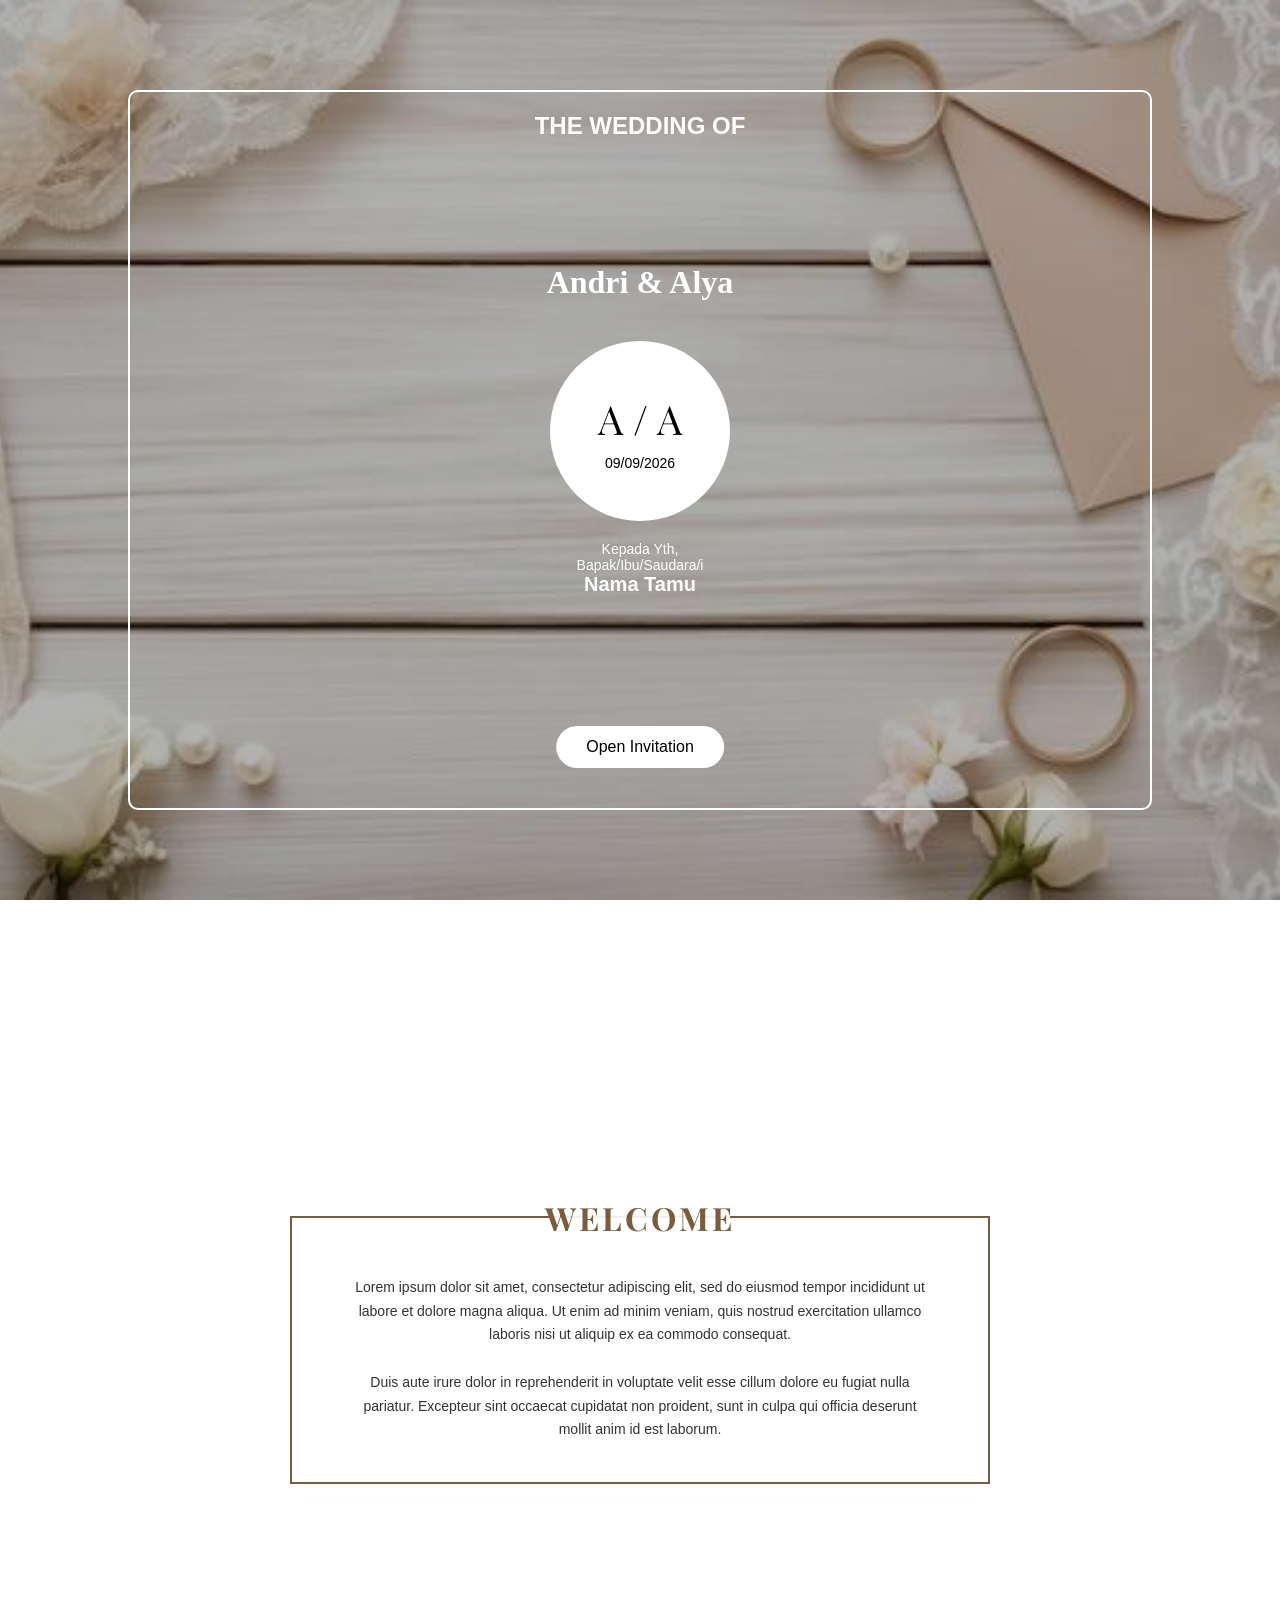
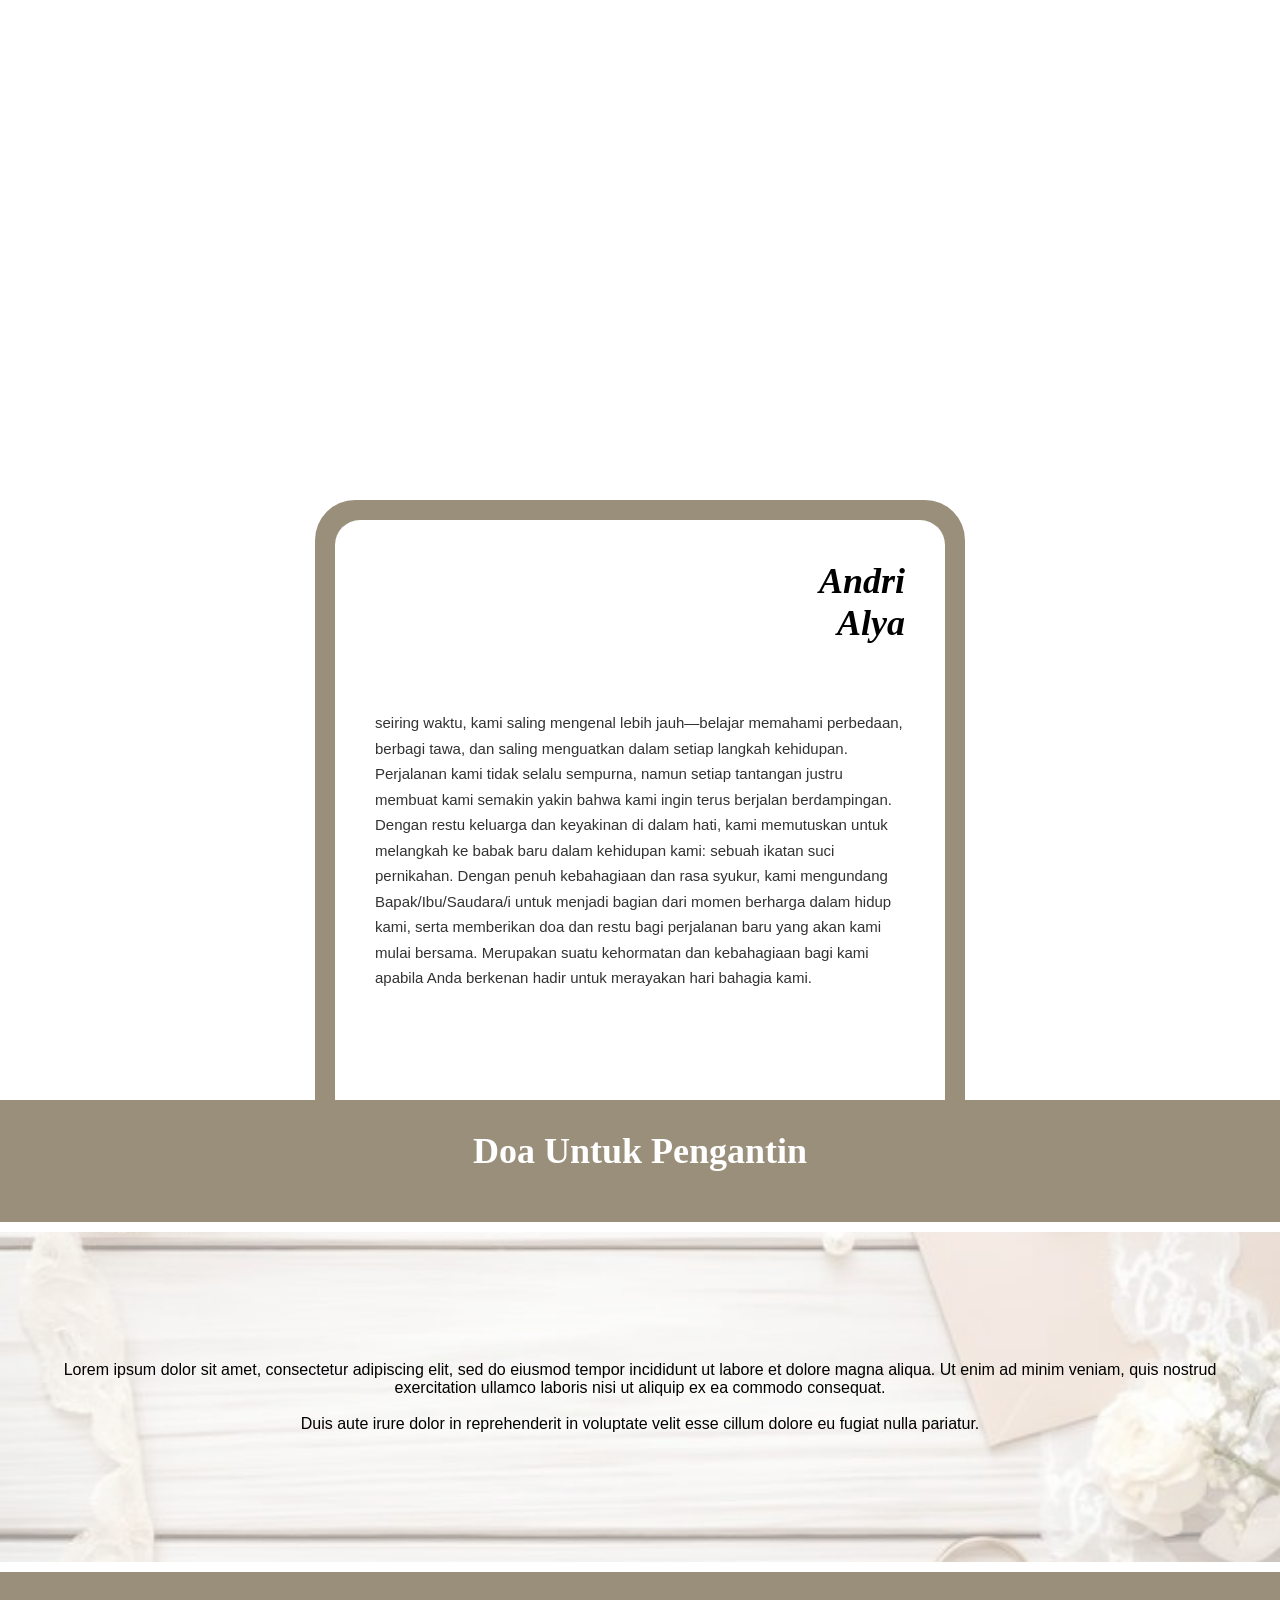
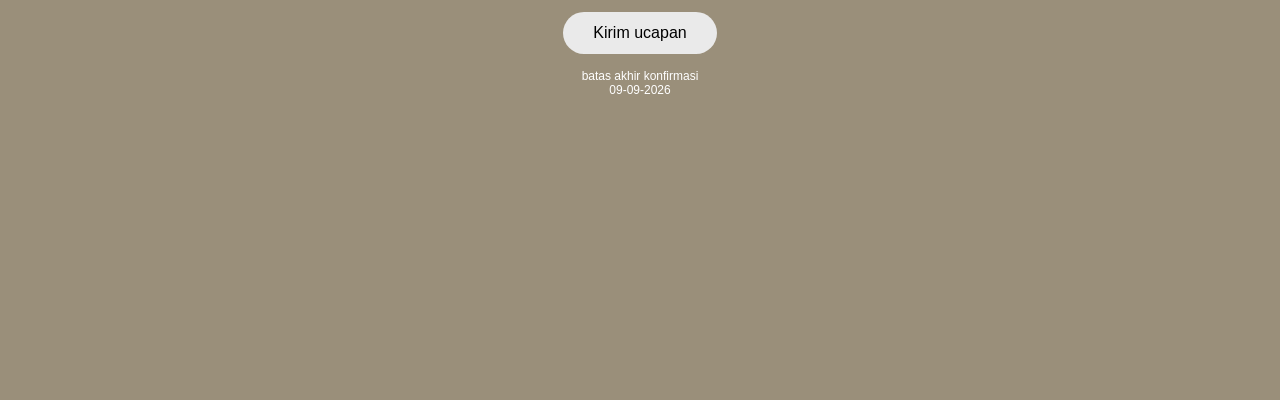
==== commit 31f584bb: "menambahkan section "WELCOME"" ====
--- a/index.html
+++ b/index.html
@@ -17,10 +17,34 @@
     </head>
 
     <body>
+
+        <section class="welcome">
+    <div class="overlay-welcome"></div>
+
+    <div class="frame-custom">
+        <div class="content">
+            <h1 class="title">THE WEDDING OF</h1>
+            <h2 class="names">Andri & Alya</h2>
+
+            <div class="circle">
+                <div class="initial">A / A</div>
+                <p>09/09/2026</p>
+            </div>
+
+            <p class="guest">Kepada Yth,<br>Bapak/Ibu/Saudara/i</p>
+            <h3 class="guest-name">Nama Tamu</h3>
+
+            <div class="bottom-area">
+                <button onclick="openInvitation()">Open Invitation</button>
+            </div>
+        </div>
+    </div>
+</section>
+
         <!--PENGANTAR-->
-        <section class="welcome-section">
+        <section class="pengantar-section">
             <div class="overlay">
-                <div class="welcome-box">
+                <div class="pengantar-box">
                     <h1>WELCOME</h1>
                     <p>
                         Lorem ipsum dolor sit amet, consectetur adipiscing elit, sed do eiusmod tempor incididunt ut labore et dolore magna aliqua. 
--- a/style.css
+++ b/style.css
@@ -11,9 +11,133 @@
     height:100vh;
 }
 
+/*WELCOME*/
+/* WELCOME SECTION */
+.welcome {
+    height: 100vh;
+    background: url("STORY.jpeg") center/cover no-repeat;
+    position: relative;
+    display: flex;
+    justify-content: center;
+    align-items: center;
+}
+
+/* OVERLAY */
+.overlay-welcome {
+    position: absolute;
+    width: 100%;
+    height: 100%;
+    background: rgba(0,0,0,0.3);
+}
+
+/* FRAME KOTAK */
+.frame-custom {
+    position: relative;
+    width: 80%;
+    height: 80%;
+    border: 2px solid white;
+
+    display: flex;
+    justify-content: center;
+    align-items: center;
+}
+
+
+
+/* CONTENT */
+.content {
+    text-align: center;
+    color: white;
+    width: 100%;
+}
+
+/* TITLE (CUT ATAS) */
+.title {
+    position: absolute;
+    top : 20px;
+    left: 50%;
+    transform: translateX(-50%);
+}
+
+/* NAMES */
+.names {
+    font-family: "Kaushan Script", cursive;
+    font-size: 32px;
+    margin-bottom: 20px;
+}
+
+/* CIRCLE */
+.circle {
+    width: 180px;
+    height: 180px;
+    background: white;
+    border-radius: 50%;
+    margin: 40px auto 20px;
+
+    display: flex;
+    flex-direction: column;
+    justify-content: center;
+    align-items: center;
+    color: black;
+}
+
+/* INITIAL */
+.initial {
+    font-size: 40px;
+    font-family: "Playfair Display", serif;
+}
+
+/* DATE */
+.circle p {
+    margin-top: 10px;
+    font-size: 14px;
+}
+
+/* GUEST TEXT */
+.guest {
+    margin-top: 20px;
+    font-size: 14px;
+}
+
+/* GUEST NAME */
+.guest-name {
+    font-size: 20px;
+    margin-bottom: 40px;
+}
+
+/* BUTTON AREA (CUT BAWAH) */
+.bottom-area {
+    position: absolute;
+    bottom: 40px;
+    left: 50%;
+    transform: translateX(-50%);
+    z-index: 3;
+}
+
+/* BUTTON */
+button {
+    padding: 12px 30px;
+    border: none;
+    border-radius: 30px;
+    background: white;
+    color: black;
+    font-size: 16px;
+    cursor: pointer;
+    transition: 0.3s;
+}
+
+button:hover {
+    background: #ddd;
+}
+
+/* OPTIONAL BIAR LEBIH HALUS */
+.frame-custom {
+    border-radius: 10px;
+}
+
 /*PENGANTAR*/
 /* Background Section */
-.welcome-section {
+.pengantar-section {
     height:100vh;
     background-image:linear-gradient(
         rgba(255, 255, 255, 0.312),
@@ -37,7 +161,7 @@
 }
 
 /* Box Tengah */
-.welcome-box {
+.pengantar-box {
     position: relative;
     background: rgba(255, 255, 255, 0.9);
     border: 2px solid #7a5c3e;
@@ -47,7 +171,7 @@
     text-align: center;
 }
 
-.welcome-box::before {
+.pengantar-box::before {
     content: "";
     position: absolute;
     top: 0;
@@ -58,7 +182,7 @@
 }
 
 /* Judul dibuat nempel ke garis */
-.welcome-box h1 {
+.pengantar-box h1 {
     position: absolute;
     top: -20px;
     left: 50%;
@@ -75,7 +199,7 @@
     letter-spacing: 3px;
 }
 
-.welcome-box::after {
+.pengantar-box::after {
     content: "";
     position: absolute;
     top: 0;
@@ -88,7 +212,7 @@
 }
 
 /* Paragraf */
-.welcome-box p {
+.pengantar-box p {
     font-size: 14px;
     color: #555;
     line-height: 1.8;
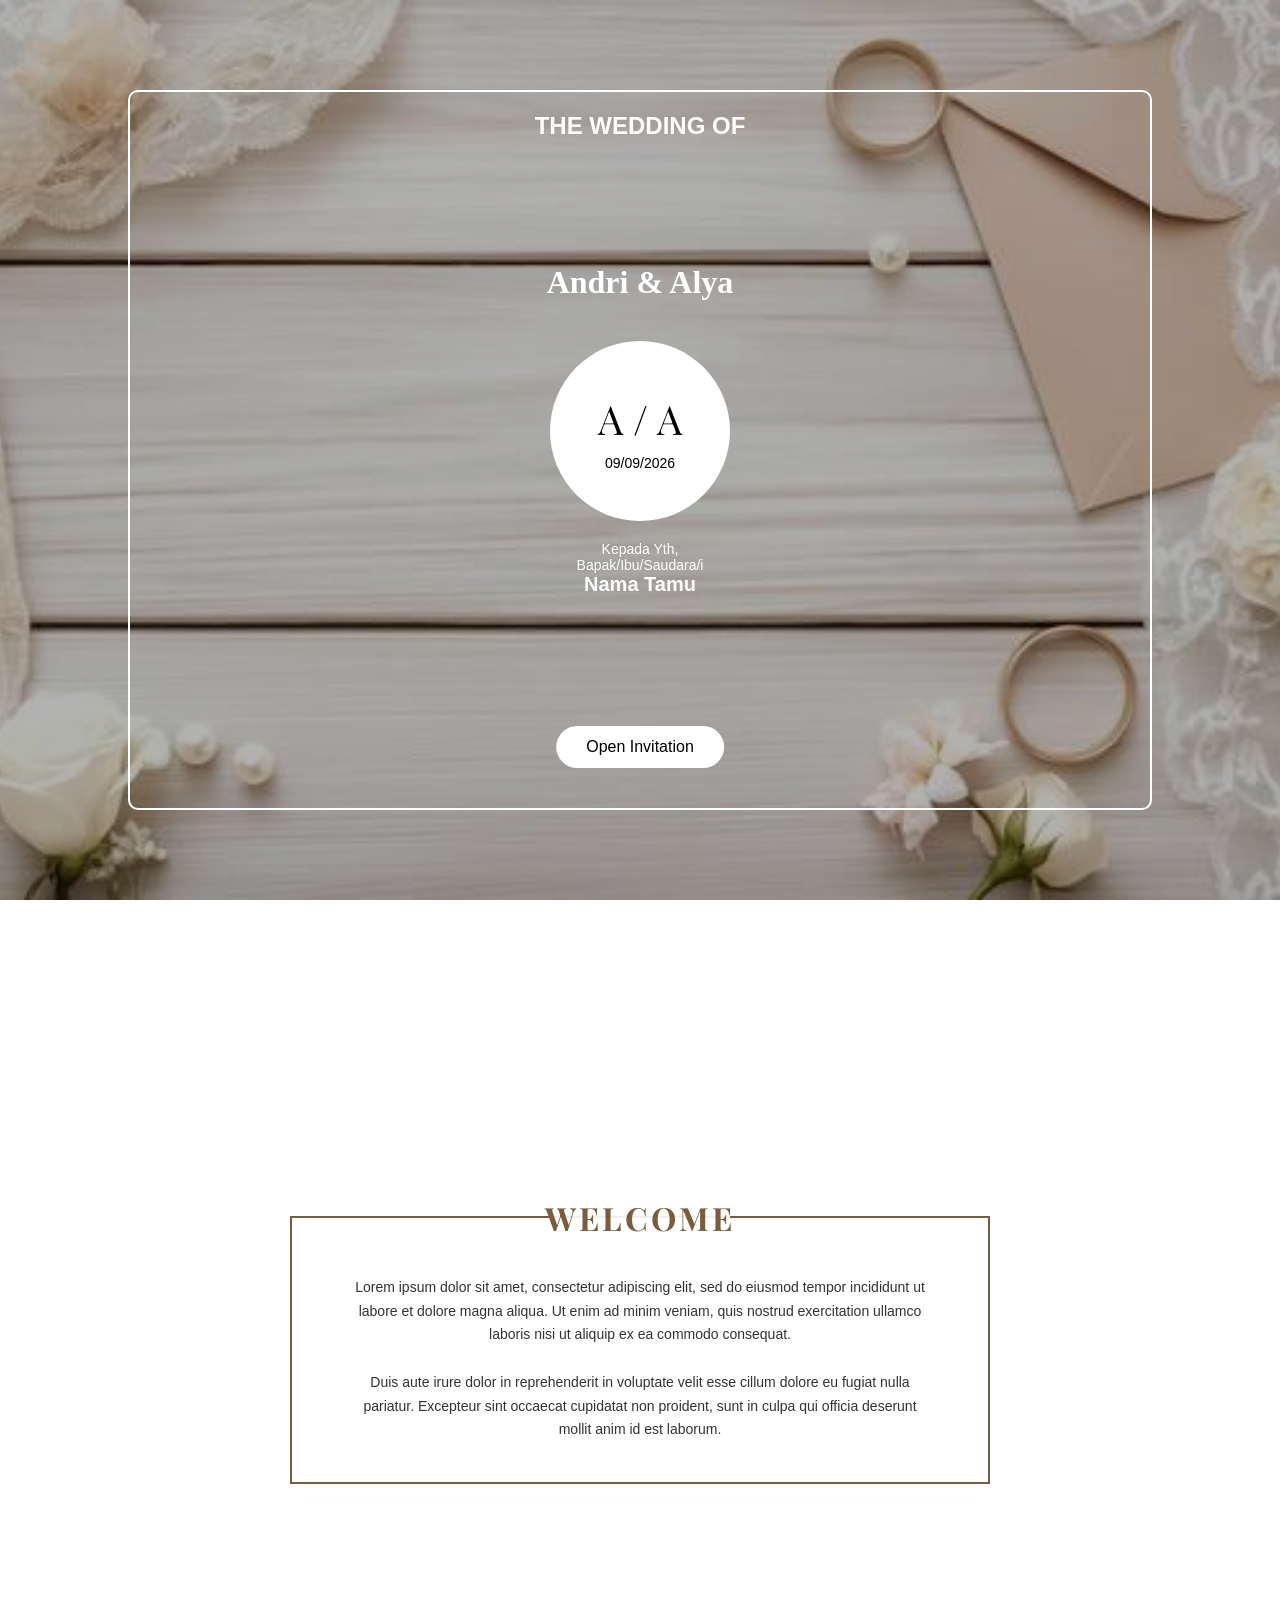
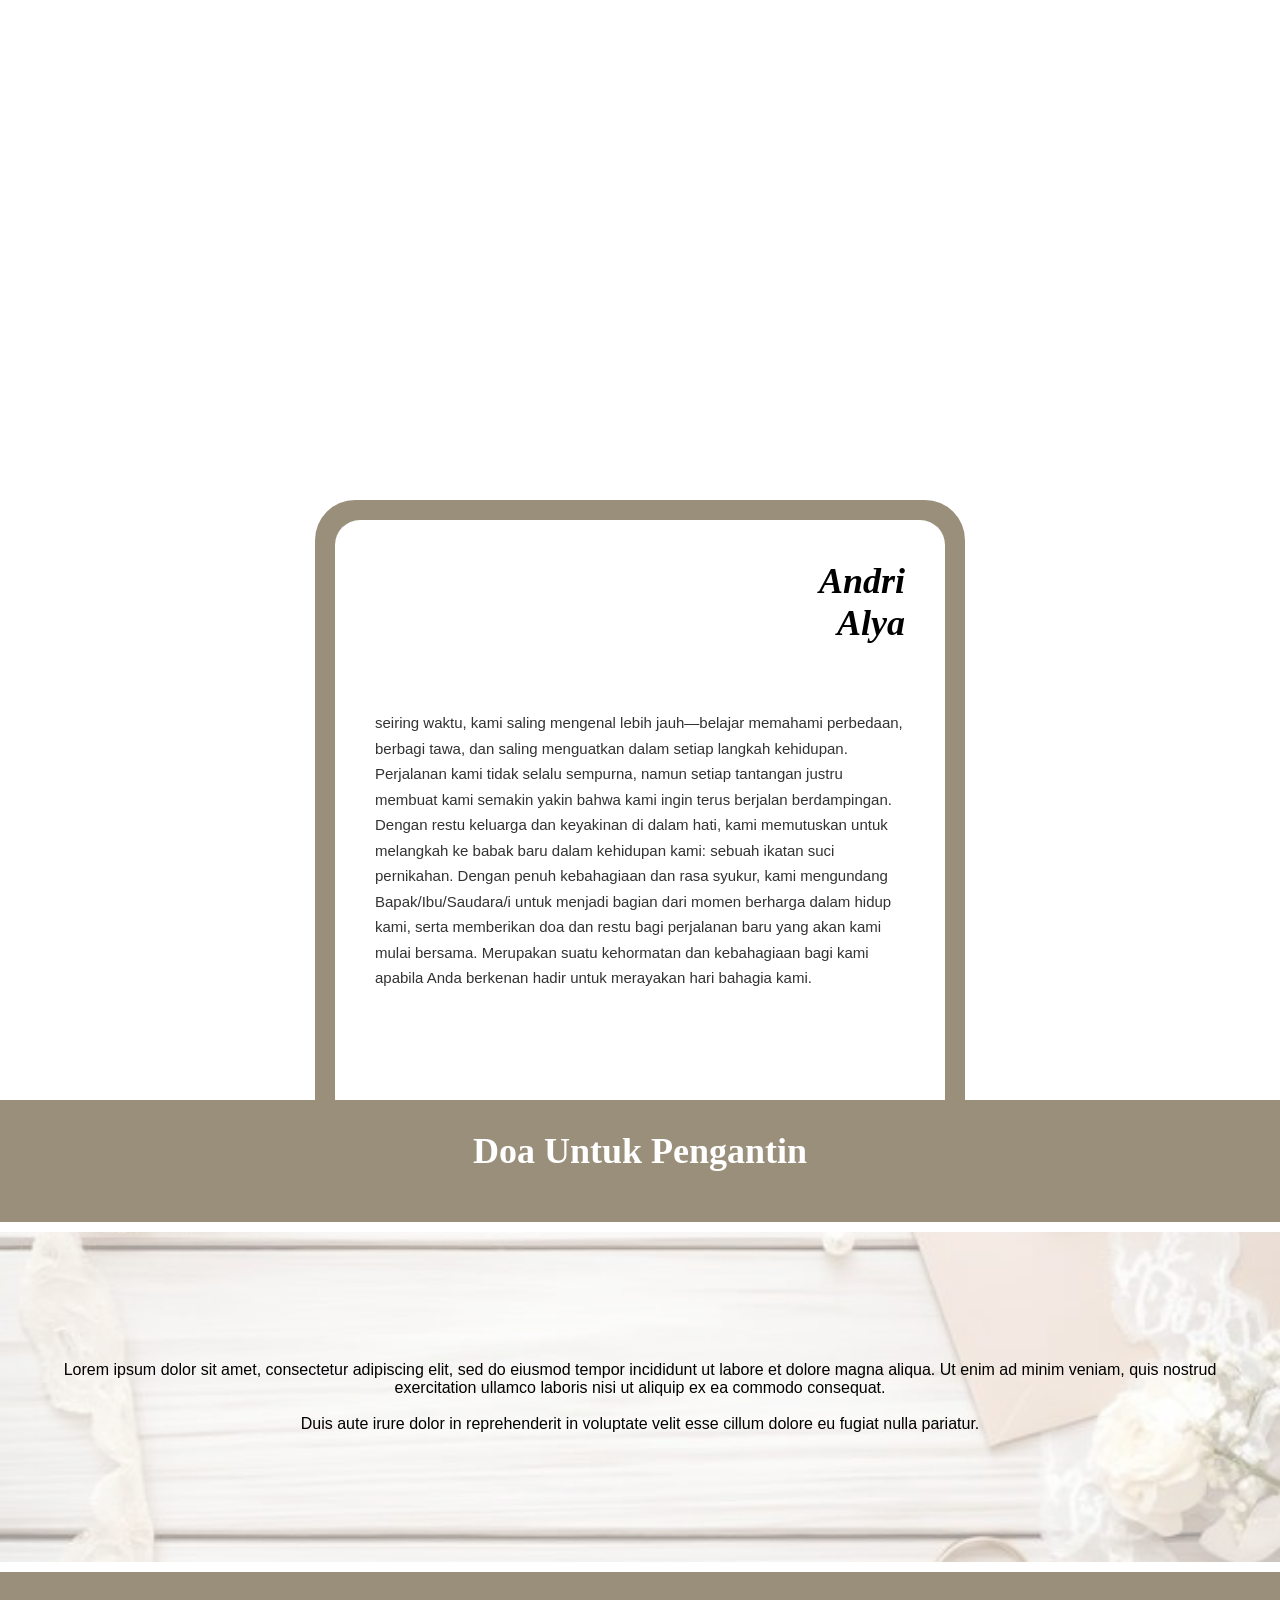
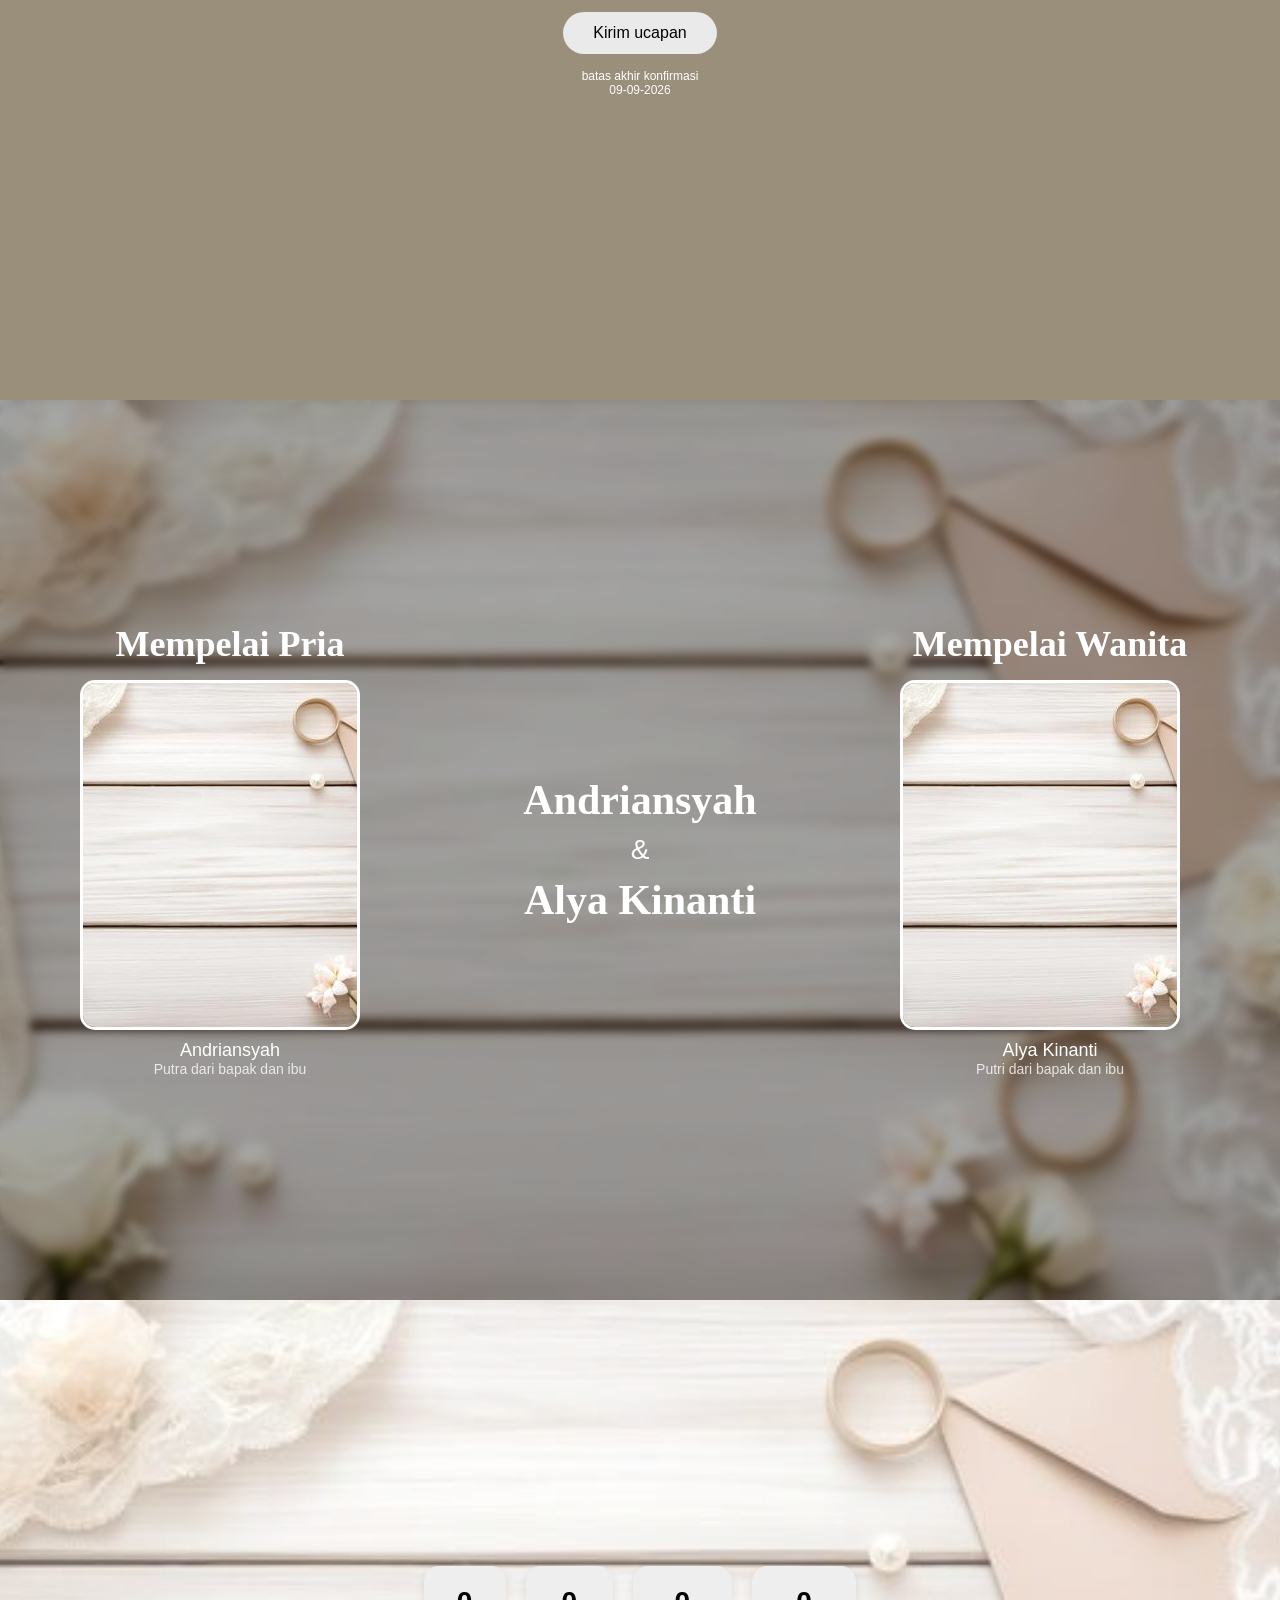
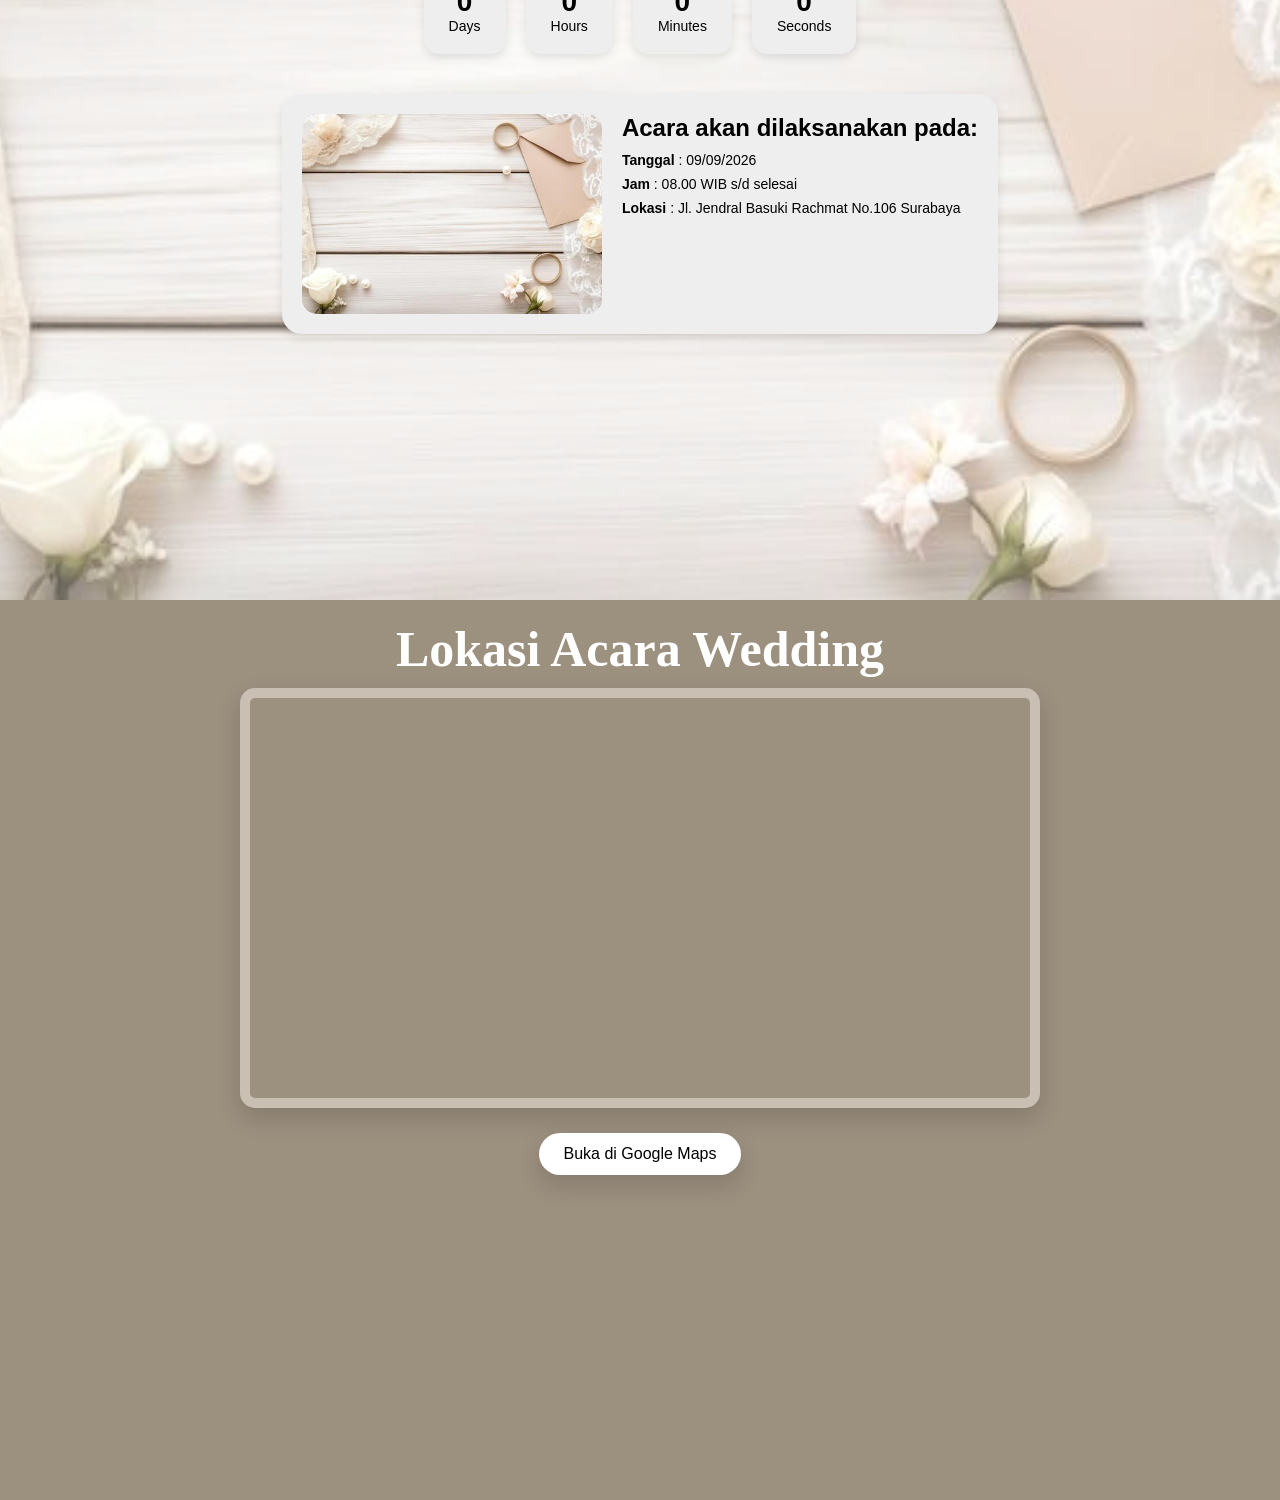
==== commit 1e5d173e: "menambahkan section "PROFILE", "TIMER" dan "LOKASI"" ====
--- a/index.html
+++ b/index.html
@@ -107,6 +107,100 @@
 
         </section>
 
+        <!--PROFILE-->
+        <section class="profile">
+            <div class="profile-overlay"></div>
+
+            <!-- KIRI -->
+            <div class="profile-card profile-left">
+                <h2 class="profile-title">Mempelai Pria</h2>
+
+                <div class="profile-img-box">
+                    <img src="STORY.jpeg" alt="Pria">
+                </div>
+
+                <p class="profile-name">Andriansyah</p>
+                <p class="profile-desc">Putra dari bapak dan ibu</p>
+            </div>
+
+            <div class="profile-center">
+                <h1 class="profile-center-name">Andriansyah</h1>
+                <span class="profile-and">&</span>
+                <h1 class="profile-center-name">Alya Kinanti</h1>
+            </div>
+
+            <!-- KANAN -->
+            <div class="profile-card profile-right">
+                <h2 class="profile-title">Mempelai Wanita</h2>
+
+                <div class="profile-img-box">
+                    <img src="STORY.jpeg" alt="Wanita">
+                </div>
+
+                <p class="profile-name">Alya Kinanti</p>
+                <p class="profile-desc">Putri dari bapak dan ibu</p>
+            </div>
+        </section>
+
+        <!--TIMER-->
+        <section class="timer">
+            <div class="timer-overlay"></div>
+
+            <!-- COUNTDOWN -->
+            <div class="timer-countdown">
+            <div class="time-box">
+                <h1 class="days">0</h1>
+                <p>Days</p>
+            </div>
+            <div class="time-box">
+                <h1 class="hours">0</h1>
+                <p>Hours</p>
+            </div>
+            <div class="time-box">
+                <h1 class="minutes">0</h1>
+                <p>Minutes</p>
+            </div>
+            <div class="time-box">
+                <h1 class="seconds">0</h1>
+                <p>Seconds</p>
+            </div>
+        </div>
+
+            <div class="timer-content">
+                <div class="timer-image">
+                    <img src="STORY.jpeg" alt="Couple">
+                </div>
+
+                <div class="timer-info">
+                    <h2>Acara akan dilaksanakan pada:</h2>
+
+                    <p><strong>Tanggal</strong> : 09/09/2026</p>
+                    <p><strong>Jam</strong> : 08.00 WIB s/d selesai</p>
+                    <p><strong>Lokasi</strong> : Jl. Jendral Basuki Rachmat No.106 Surabaya</p>
+                </div>
+
+            </div>
+        </section>
+
+       <!-- LOKASI -->
+        <section class="section-lokasi">
+            <h1 class="title-lokasi">Lokasi Acara Wedding</h1>
+
+            <div class="map-container-lokasi">
+                <iframe 
+                    src="https://www.google.com/maps?q=Surabaya&output=embed"
+                    allowfullscreen
+                    loading="lazy">
+                </iframe>
+            </div>
+
+            <a class="btn-map-lokasi" 
+            href="https://www.google.com/maps?q=Surabaya" 
+            target="_blank">
+            Buka di Google Maps
+            </a>
+        </section>
+
     </body>
 
 </html>
--- a/style.css
+++ b/style.css
@@ -362,3 +362,264 @@
     font-size: 12px;
     color: #fff;
 }
+
+/*PROFILE*/
+.profile {
+    height: 100vh;
+    background: url("STORY.jpeg") center/cover no-repeat;
+    position: relative;
+
+    display: flex;
+    justify-content: space-between;
+    align-items: center;
+    padding: 0 80px;
+}
+
+/* OVERLAY */
+.profile-overlay {
+    position: absolute;
+    top: 0;
+    left: 0;
+    right: 0;
+    bottom: 0;
+    background: rgba(0,0,0,0.35);
+    backdrop-filter: blur(4px);
+
+}
+
+/* CARD */
+.profile-card {
+    position: relative;
+    width: 300px;
+    text-align: center;
+    color: white;
+    z-index: 2;
+}
+
+/* TITLE */
+.profile-title {
+    font-family: 'Great Vibes', cursive;
+    font-size: 36px;
+    margin-bottom: 15px;
+}
+
+/* IMAGE */
+.profile-img-box {
+    border: 3px solid white;
+    border-radius: 15px;
+    width: 280px;
+    height: 350px;
+    overflow: hidden;
+}
+
+.profile-img-box img {
+    width: 100%;
+    height: 350px;
+    object-fit: cover;
+}
+
+/* NAME */
+.profile-name {
+    margin-top: 10px;
+    font-size: 18px;
+}
+
+/* DESC */
+.profile-desc {
+    font-size: 14px;
+    opacity: 0.8;
+}
+
+/* CENTER TEXT */
+.profile-center {
+    position: absolute;
+    text-align: center;
+    color: white;
+    z-index: 2;
+
+    left: 50%;
+    top: 50%;
+    transform: translate(-50%, -50%);
+}
+
+/* CENTER NAME */
+.profile-center-name {
+    font-family: 'Great Vibes', cursive;
+    font-size: 42px;
+}
+
+/* & */
+.profile-and {
+    display: block;
+    margin: 10px 0;
+    font-size: 28px;
+}
+
+/* RESPONSIVE */
+@media (max-width: 768px) {
+    .profile {
+        flex-direction: column;
+        justify-content: center;
+        gap: 30px;
+        padding: 20px;
+    }
+
+    .profile-center {
+        position: relative;
+        transform: none;
+    }
+}
+
+/*TIMER*/
+.timer {
+    height: 100vh;
+    background: url("STORY.jpeg") center/cover no-repeat;
+    position: relative;
+
+    display: flex;
+    flex-direction: column;
+    justify-content: center;
+    align-items: center;
+}
+
+/* OVERLAY */
+.timer-overlay {
+    position: absolute;
+    inset: 0;
+    background: rgba(255, 255, 255, 0.361);
+}
+
+/* COUNTDOWN */
+.timer-countdown {
+    display: flex;
+    gap: 20px;
+    margin-bottom: 40px;
+    z-index: 2;
+}
+
+.time-box {
+    background: #eee;
+    padding: 20px 25px;
+    border-radius: 15px;
+    text-align: center;
+    box-shadow: 0 4px 10px rgba(0,0,0,0.1);
+}
+
+.time-box h1 {
+    font-size: 28px;
+}
+
+.time-box p {
+    font-size: 14px;
+}
+
+/* CONTENT BOX */
+.timer-content {
+    display: flex;
+    gap: 20px;
+    background: #eee;
+    padding: 20px;
+    border-radius: 20px;
+    z-index: 2;
+    box-shadow: 0 4px 10px rgba(0,0,0,0.1);
+}
+
+/* IMAGE */
+.timer-image {
+    width: 300px;
+    height: 200px;
+    overflow: hidden;
+    border-radius: 15px;
+}
+
+.timer-image img {
+    width: 100%;
+    height: 100%;
+    object-fit: cover;
+}
+
+/* INFO */
+.timer-info {
+    max-width: 400px;
+}
+
+.timer-info h2 {
+    margin-bottom: 10px;
+}
+
+.timer-info p {
+    margin-bottom: 8px;
+    font-size: 14px;
+}
+
+/* RESPONSIVE */
+@media (max-width: 768px) {
+    .timer-content {
+        flex-direction: column;
+        align-items: center;
+    }
+
+    .timer-image {
+        width: 100%;
+    }
+
+    .timer-countdown {
+        flex-wrap: wrap;
+        justify-content: center;
+    }
+}
+
+/* LOKASI */
+.section-lokasi {
+    padding: 20px;
+    height : 100vh;
+    text-align: center;
+    background: #9C907F;
+}
+
+/* Judul */
+.title-lokasi {
+    font-size: 50px;
+    margin-bottom: 10px;
+    font-family: 'Great Vibes', cursive;
+    color : white;
+}
+
+/* Container map */
+.map-container-lokasi {
+    width: 90%;
+    max-width: 800px;
+    margin: 0 auto;
+    border-radius: 15px;
+    overflow: hidden;
+    box-shadow: 0 10px 25px rgba(0,0,0,0.15);
+
+    border: 10px solid #C9BFB2;
+}
+
+/* Iframe khusus lokasi */
+.map-container-lokasi iframe {
+    width: 100%;
+    height: 400px;
+    border: 0;
+
+    display : block;
+}
+
+/* Button */
+.btn-map-lokasi {
+    display: inline-block;
+    margin-top: 25px;
+    padding: 12px 25px;
+    background: white;
+    color: black;
+    text-decoration: none;
+    border-radius: 30px;
+    transition: 0.3s ease;
+    box-shadow: 0 10px 25px rgba(0,0,0,0.15);
+}
+
+/* Hover */
+.btn-map-lokasi:hover {
+    background: #ddd;
+}
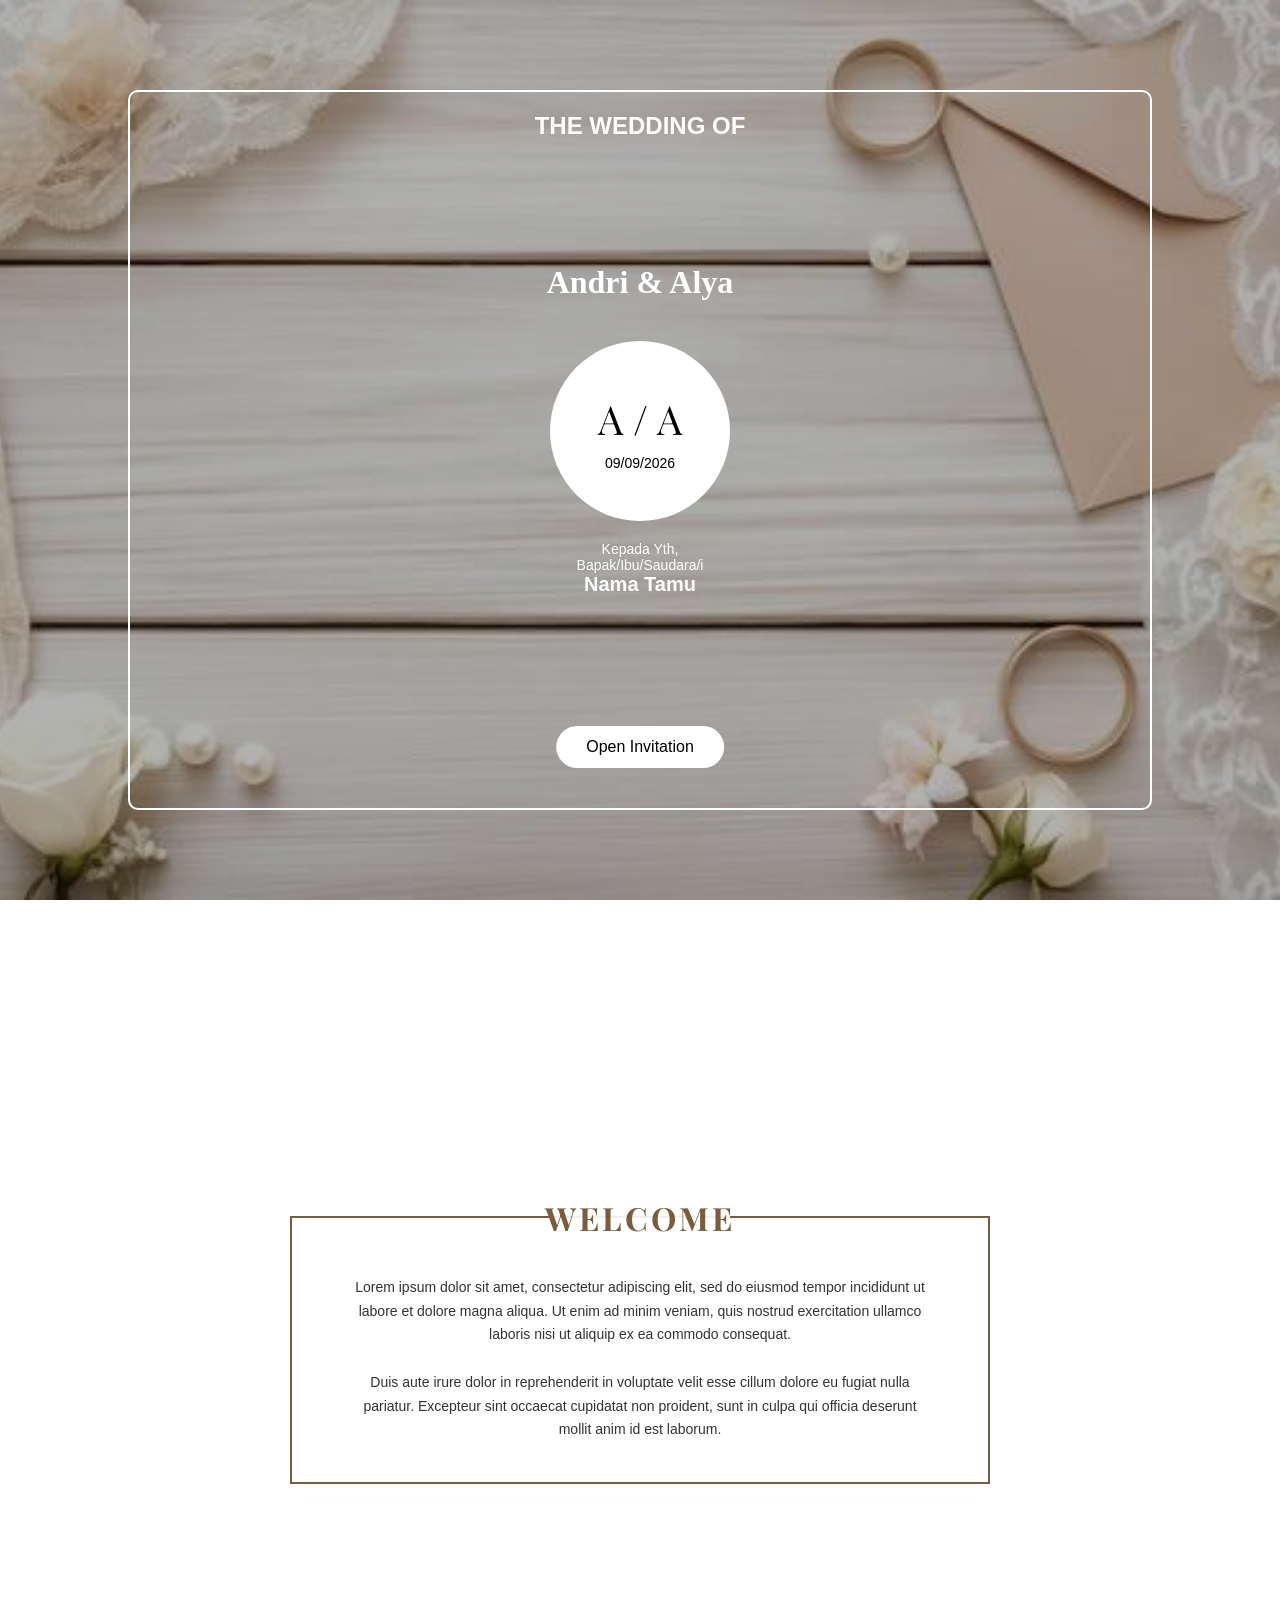
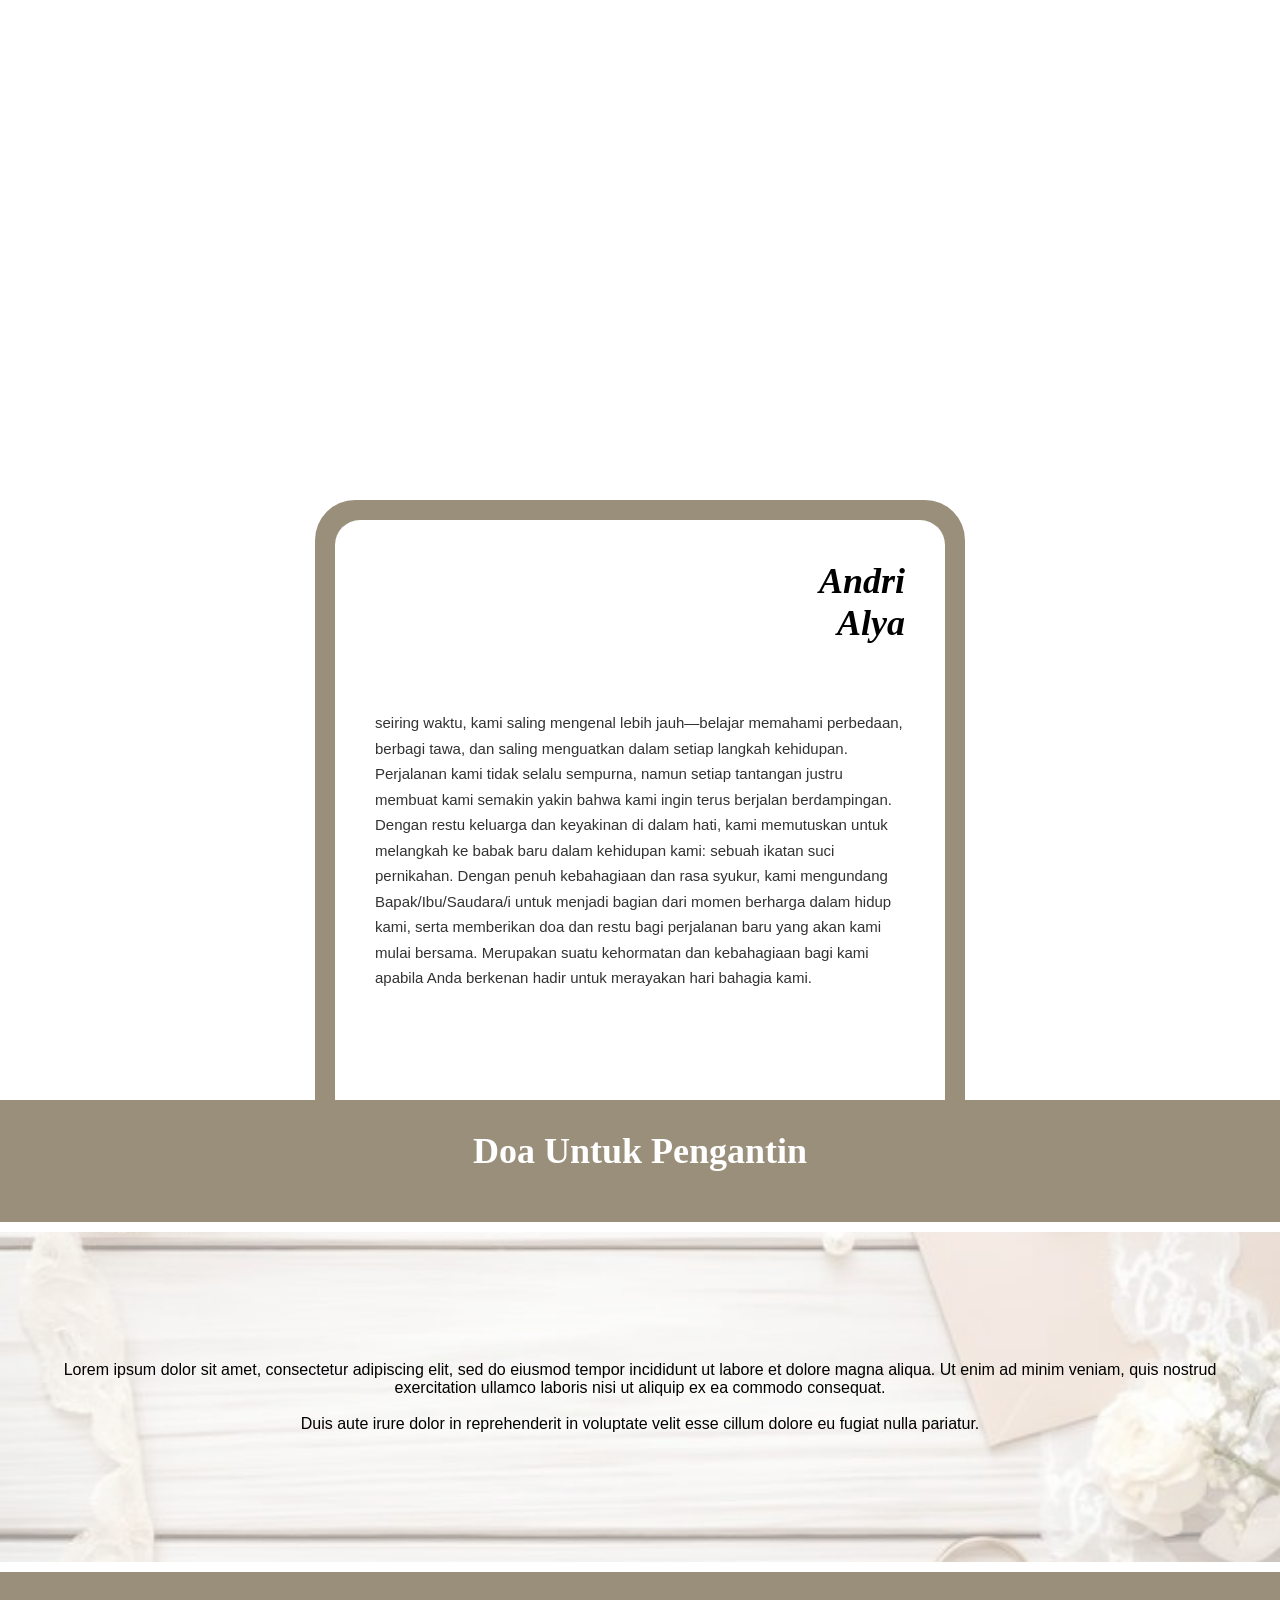
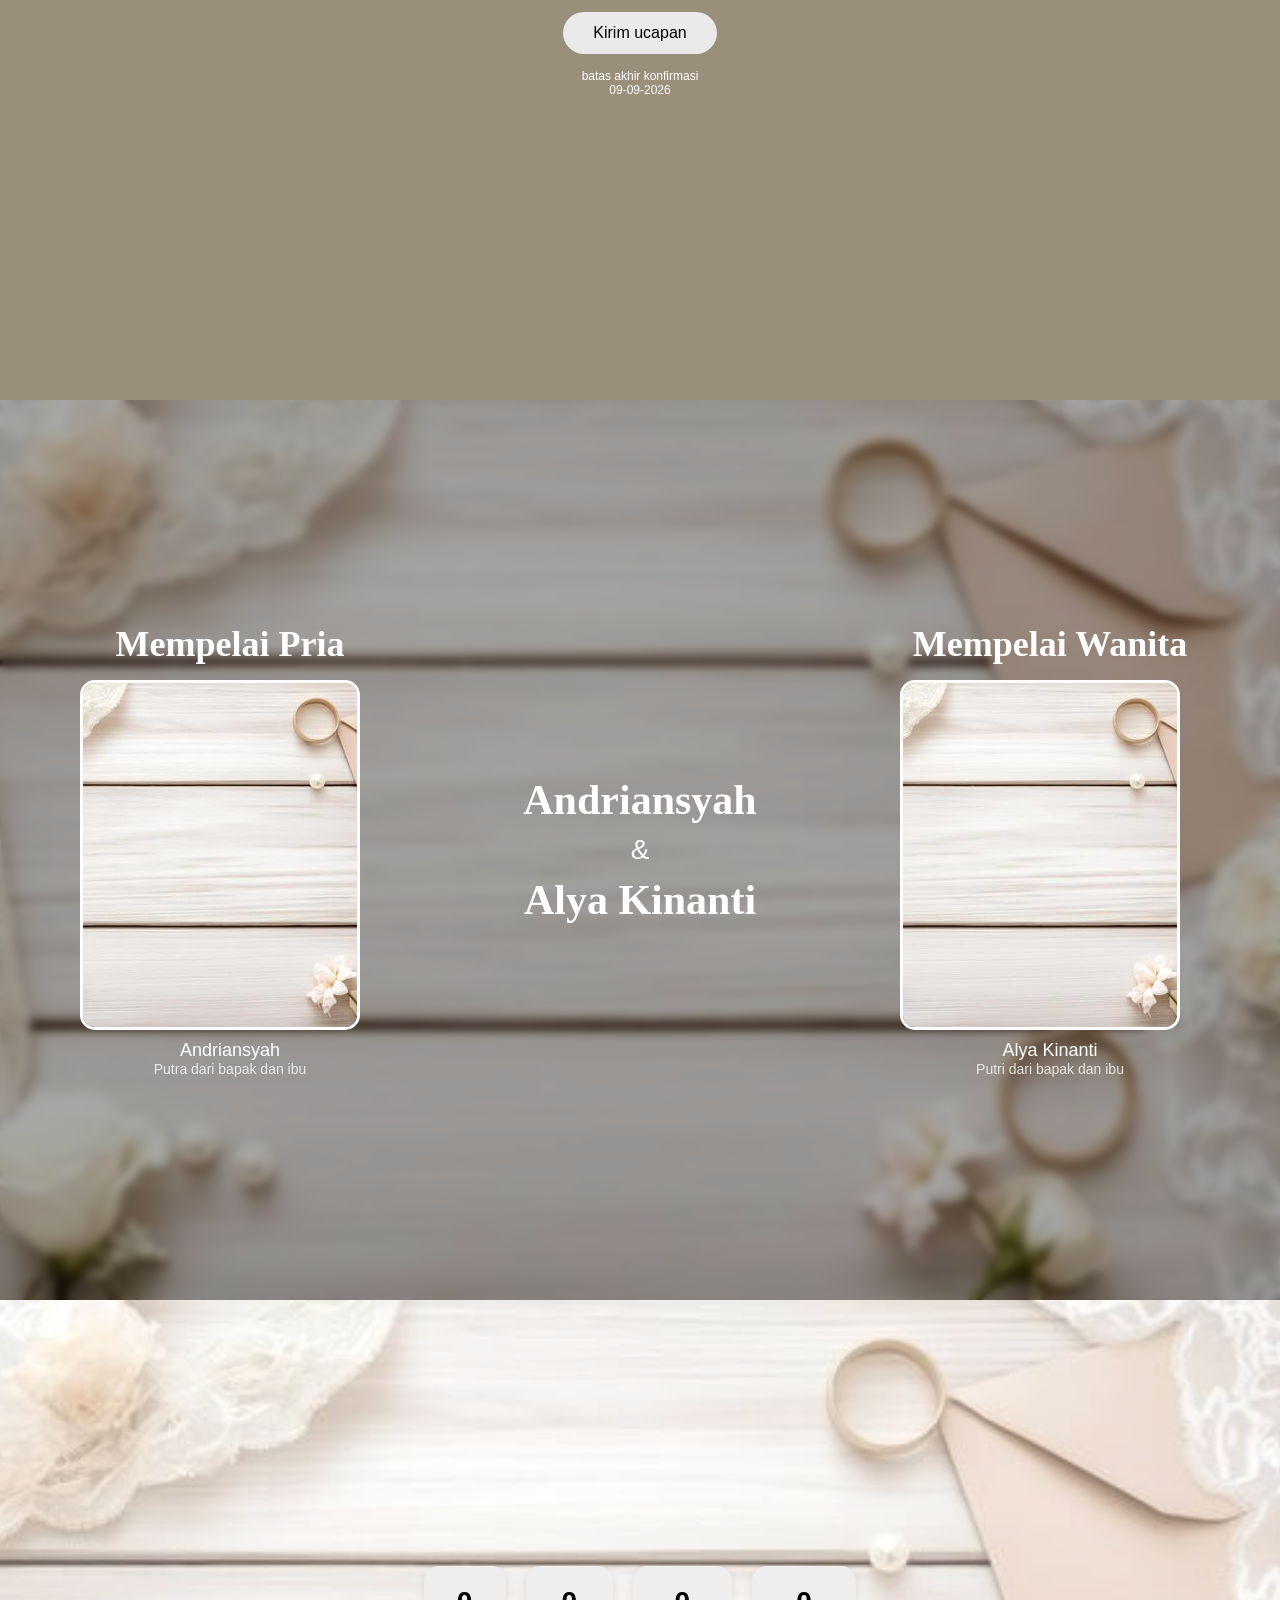
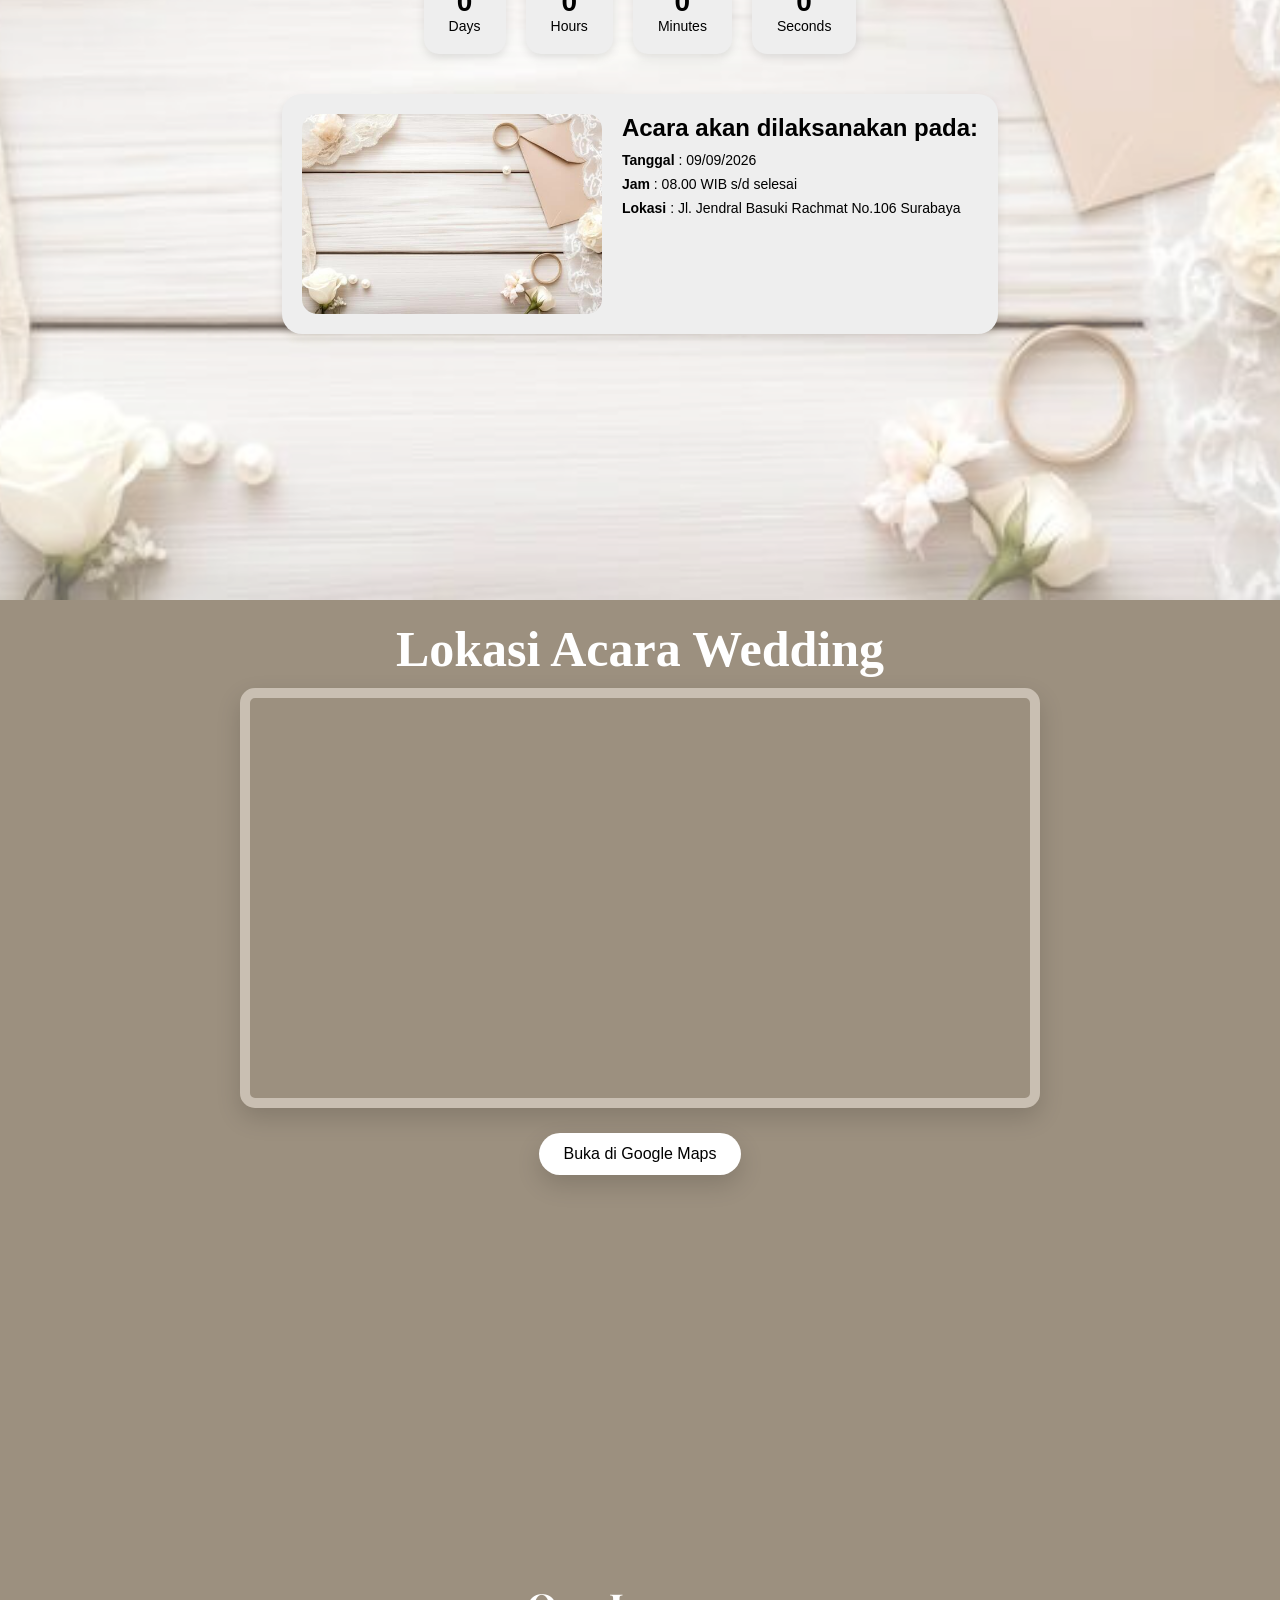
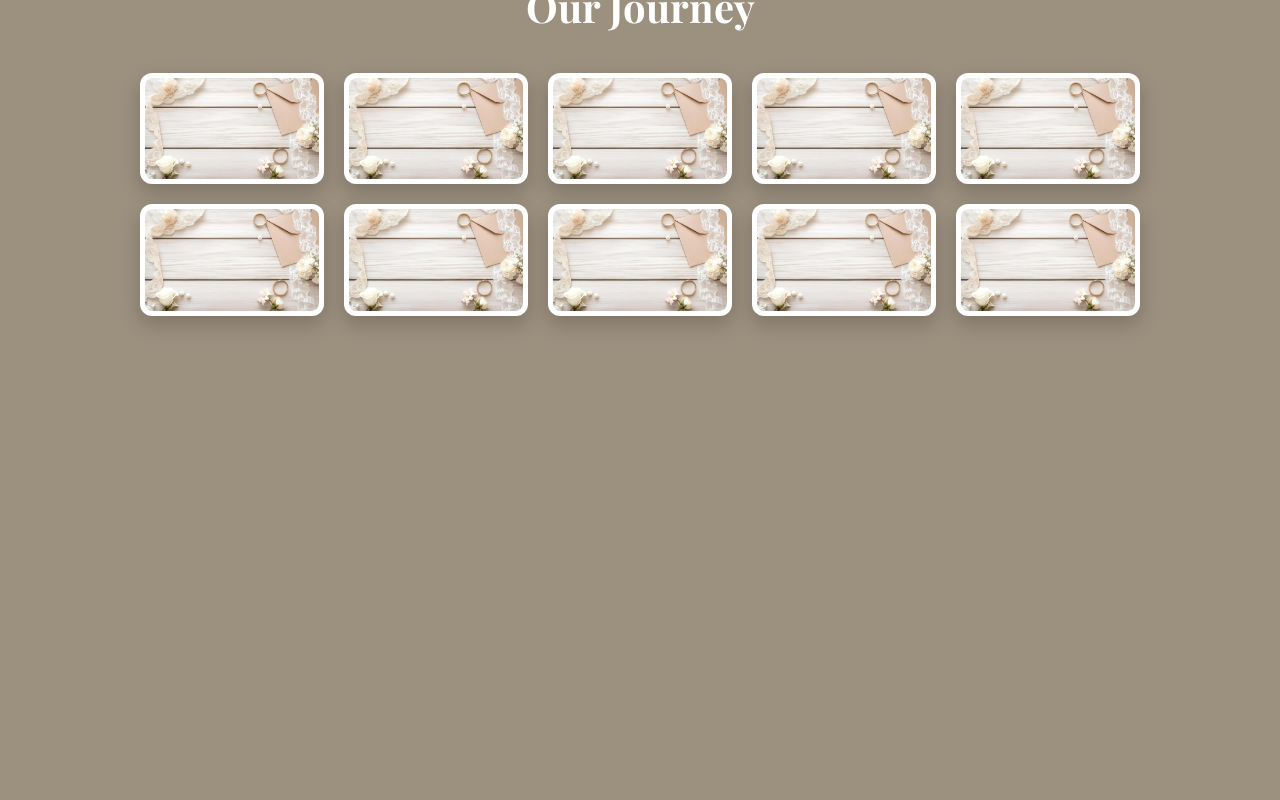
==== commit f8cfc2c3: "menambahkan section "GALLERY"" ====
--- a/index.html
+++ b/index.html
@@ -201,6 +201,55 @@
             </a>
         </section>
 
+        <!-- GALLERY -->
+        <section class="section-gallery">
+            <h1 class="title-gallery">Our Journey</h1>
+            <div class="grid-gallery">
+
+                <!-- FOTO -->
+                <div class="card-gallery">
+                    <img src="STORY.jpeg" alt="">
+                </div>
+
+                <div class="card-gallery">
+                    <img src="STORY.jpeg" alt="">
+                </div>
+
+                <div class="card-gallery">
+                    <img src="STORY.jpeg" alt="">
+                </div>
+
+                <div class="card-gallery">
+                    <img src="STORY.jpeg" alt="">
+                </div>
+
+                <div class="card-gallery">
+                    <img src="STORY.jpeg" alt="">
+                </div>
+
+                <div class="card-gallery">
+                    <img src="STORY.jpeg" alt="">
+                </div>
+
+                <div class="card-gallery">
+                    <img src="STORY.jpeg" alt="">
+                </div>
+
+                <div class="card-gallery">
+                    <img src="STORY.jpeg" alt="">
+                </div>
+
+                <div class="card-gallery">
+                    <img src="STORY.jpeg" alt="">
+                </div>
+
+                <div class="card-gallery">
+                    <img src="STORY.jpeg" alt="">
+                </div>
+
+            </div>
+        </section>
+
     </body>
 
 </html>
--- a/style.css
+++ b/style.css
@@ -622,4 +622,55 @@
 /* Hover */
 .btn-map-lokasi:hover {
     background: #ddd;
+}
+
+/*GALLERY*/
+.section-gallery {
+    padding: 80px 20px 120px;
+    height: 100vh;
+    background: #9C907F;
+    text-align: center;
+    position: relative;
+}
+
+/* TITLE */
+.title-gallery {
+    font-family: "Playfair Display", serif;
+    font-size: 40px;
+    color: #fff;
+    margin-bottom: 40px;
+}
+
+/* GRID */
+.grid-gallery {
+    display: grid;
+    grid-template-columns: repeat(auto-fit, minmax(160px, 1fr));
+    gap: 20px;
+    max-width: 1000px;
+    margin: auto;
+
+    margin-bottom: 60px;
+}
+
+/* CARD */
+.card-gallery {
+    background: #fff;
+    padding: 5px;
+    border-radius: 12px;
+    overflow: hidden;
+    box-shadow: 0 8px 20px rgba(0,0,0,0.2);
+    transition: 0.3s;
+}
+
+/* IMAGE */
+.card-gallery img {
+    width: 100%;
+    height: 100%;
+    object-fit: cover;
+    border-radius: 8px;
+}
+
+/* HOVER EFFECT */
+.card-gallery:hover {
+    transform: translateY(-5px) scale(1.03);
 }
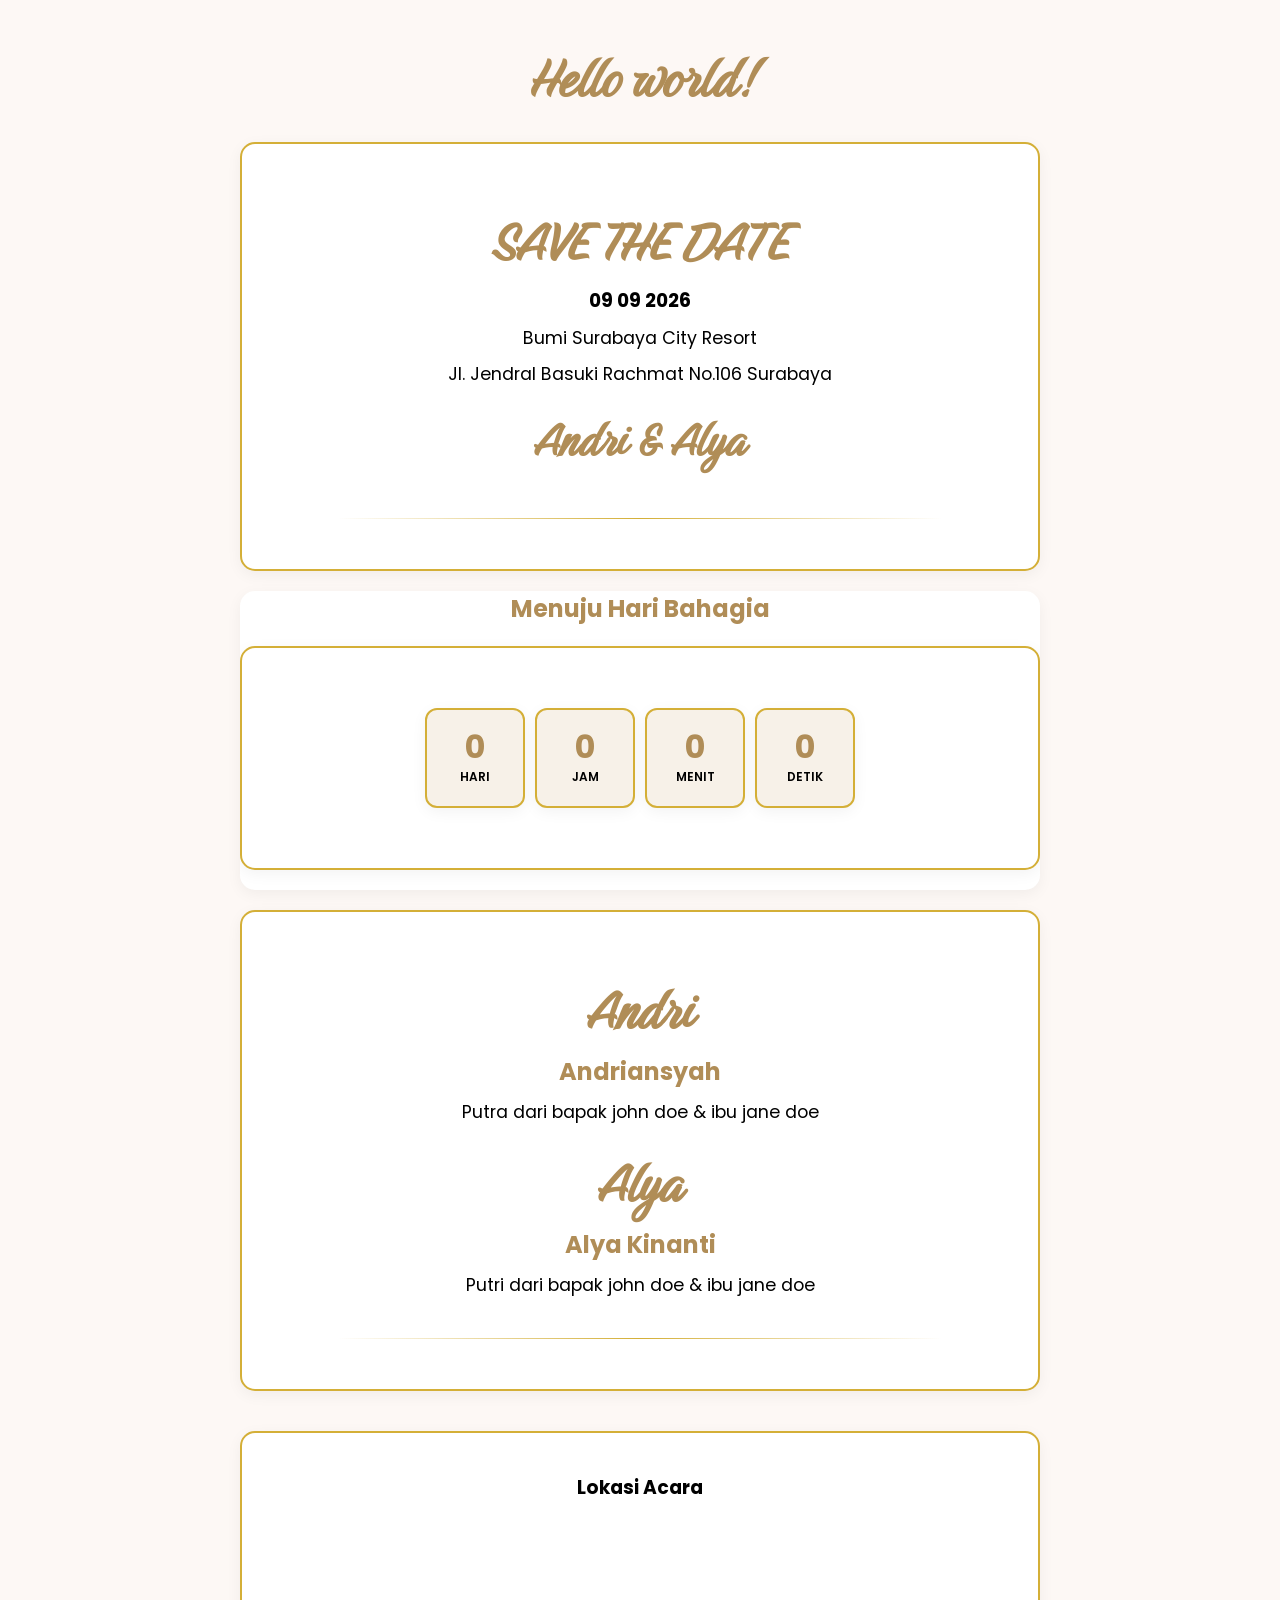
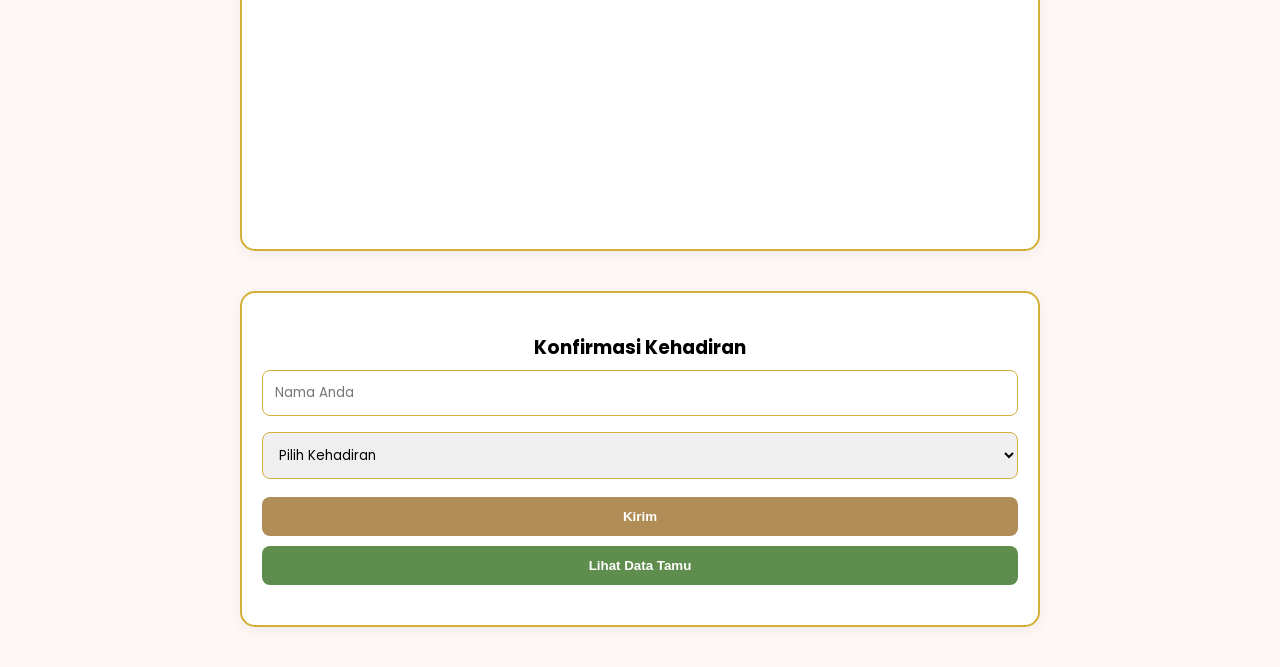
==== commit 180f3eb3: "tailwind css" ====
--- a/index.html
+++ b/index.html
@@ -1,255 +1,102 @@
-<!DOCTYPE html>
+<!doctype html>
 <html lang="en">
+  <head>
+    <meta charset="UTF-8" />
+    <meta name="viewport" content="width=device-width, initial-scale=1.0" />
+    <title>DPW</title> 
 
-    <head>
+    <link rel="stylesheet" href="style.css" />
+    <link rel="preconnect" href="https://fonts.googleapis.com" />
+    <link rel="preconnect" href="https://fonts.gstatic.com" crossorigin />
+    <link href="./output.css" rel="stylesheet" />
+    <link
+      href="https://fonts.googleapis.com/css2?family=Birthstone&family=Lobster&family=Poppins:wght@300;400;600&display=swap"
+      rel="stylesheet"
+    />
+  </head>
 
-        <meta charset="UTF-8">
-        <title>DPW</title>
-        <meta name="viewport" content="width=device-width, initial-scale=1.0">
+  <body>
+      <h1 class="text-3xl font-bold underline">
+    Hello world!
+  </h1>
 
-        <!-- CSS -->
-        <link rel="stylesheet" href="style.css">
-        <!-- javascript -->
-        <script src ="script.js"></script>
-        <!-- Font -->
-        <link href="https://fonts.googleapis.com/css2?family=Playfair+Display:wght@400;600;700&family=Poppins:wght@300;400;500&display=swap" rel="stylesheet">
+    <!-- HALAMAN DEPAN -->
+    <div class="home">
+      <h1>SAVE THE DATE</h1>
+      <h3>09 09 2026</h3>
+      <p>Bumi Surabaya City Resort</p>
+      <p>Jl. Jendral Basuki Rachmat No.106 Surabaya</p>
+      <h1 class="nama">Andri & Alya</h1>
+      <hr />
+    </div>
 
-    </head>
-
-    <body>
-
-        <section class="welcome">
-    <div class="overlay-welcome"></div>
-
-    <div class="frame-custom">
-        <div class="content">
-            <h1 class="title">THE WEDDING OF</h1>
-            <h2 class="names">Andri & Alya</h2>
-
-            <div class="circle">
-                <div class="initial">A / A</div>
-                <p>09/09/2026</p>
-            </div>
-
-            <p class="guest">Kepada Yth,<br>Bapak/Ibu/Saudara/i</p>
-            <h3 class="guest-name">Nama Tamu</h3>
-
-            <div class="bottom-area">
-                <button onclick="openInvitation()">Open Invitation</button>
-            </div>
-        </div>
-    </div>
-</section>
-
-        <!--PENGANTAR-->
-        <section class="pengantar-section">
-            <div class="overlay">
-                <div class="pengantar-box">
-                    <h1>WELCOME</h1>
-                    <p>
-                        Lorem ipsum dolor sit amet, consectetur adipiscing elit, sed do eiusmod tempor incididunt ut labore et dolore magna aliqua. 
-                        Ut enim ad minim veniam, quis nostrud exercitation ullamco laboris nisi ut aliquip ex ea commodo consequat.
-                        <br><br>
-                        Duis aute irure dolor in reprehenderit in voluptate velit esse cillum dolore eu fugiat nulla pariatur. 
-                        Excepteur sint occaecat cupidatat non proident, sunt in culpa qui officia deserunt mollit anim id est laborum.
-                    </p>
-                </div>
-            </div>
-        </section>
-
-        <!-- STORY -->
-        <div class="story">
-            <div class="frame">
-                <div class="card">
-                    <div class="namaStory">
-                        <h1>Andri</h1>
-                        <h1>Alya</h1>
-                    </div>
-
-                    <div class="isiStory">
-                        <p id="textUndangan">
-                            seiring waktu, kami saling mengenal lebih jauh—belajar memahami perbedaan, berbagi tawa, dan saling menguatkan dalam setiap langkah kehidupan. Perjalanan kami tidak selalu sempurna, namun setiap tantangan justru membuat kami semakin yakin bahwa kami ingin terus berjalan berdampingan.
-
-                            Dengan restu keluarga dan keyakinan di dalam hati, kami memutuskan untuk melangkah ke babak baru dalam kehidupan kami: sebuah ikatan suci pernikahan.
-
-                            Dengan penuh kebahagiaan dan rasa syukur, kami mengundang Bapak/Ibu/Saudara/i untuk menjadi bagian dari momen berharga dalam hidup kami, serta memberikan doa dan restu bagi perjalanan baru yang akan kami mulai bersama.
-
-                            Merupakan suatu kehormatan dan kebahagiaan bagi kami apabila Anda berkenan hadir untuk merayakan hari bahagia kami.
-                        </p>
-                    </div>
-                </div>
-            </div>
+    <!-- COUNTDOWN CARD -->
+    <div class="countdown-card">
+      <h2>Menuju Hari Bahagia</h2>
+      <div class="countdown-container">
+        <div class="time-box">
+          <span id="days">0</span>
+          <p>Hari</p>
         </div>
 
-        <section class="ucapan">
-            <!-- UCAPAN -->
-            <div class="judul">
-                <h1>Doa Untuk Pengantin</h1>
-            </div>
-
-            <!-- Konten -->
-            <div class="konten">
-                <div class="overlay-ucapan">
-                    <p>
-                        Lorem ipsum dolor sit amet, consectetur adipiscing elit, sed do eiusmod tempor incididunt ut labore et dolore magna aliqua.
-                        Ut enim ad minim veniam, quis nostrud exercitation ullamco laboris nisi ut aliquip ex ea commodo consequat.
-                        <br><br>
-                        Duis aute irure dolor in reprehenderit in voluptate velit esse cillum dolore eu fugiat nulla pariatur.
-                    </p>
-                </div>
-            </div>
-
-            <!-- Button -->
-            <div class="action">
-                <button onclick="kirimUcapan()">Kirim ucapan</button>
-                <p class="deadline">batas akhir konfirmasi<br>09-09-2026</p>
-            </div>
-
-        </section>
-
-        <!--PROFILE-->
-        <section class="profile">
-            <div class="profile-overlay"></div>
-
-            <!-- KIRI -->
-            <div class="profile-card profile-left">
-                <h2 class="profile-title">Mempelai Pria</h2>
-
-                <div class="profile-img-box">
-                    <img src="STORY.jpeg" alt="Pria">
-                </div>
-
-                <p class="profile-name">Andriansyah</p>
-                <p class="profile-desc">Putra dari bapak dan ibu</p>
-            </div>
-
-            <div class="profile-center">
-                <h1 class="profile-center-name">Andriansyah</h1>
-                <span class="profile-and">&</span>
-                <h1 class="profile-center-name">Alya Kinanti</h1>
-            </div>
-
-            <!-- KANAN -->
-            <div class="profile-card profile-right">
-                <h2 class="profile-title">Mempelai Wanita</h2>
-
-                <div class="profile-img-box">
-                    <img src="STORY.jpeg" alt="Wanita">
-                </div>
-
-                <p class="profile-name">Alya Kinanti</p>
-                <p class="profile-desc">Putri dari bapak dan ibu</p>
-            </div>
-        </section>
-
-        <!--TIMER-->
-        <section class="timer">
-            <div class="timer-overlay"></div>
-
-            <!-- COUNTDOWN -->
-            <div class="timer-countdown">
-            <div class="time-box">
-                <h1 class="days">0</h1>
-                <p>Days</p>
-            </div>
-            <div class="time-box">
-                <h1 class="hours">0</h1>
-                <p>Hours</p>
-            </div>
-            <div class="time-box">
-                <h1 class="minutes">0</h1>
-                <p>Minutes</p>
-            </div>
-            <div class="time-box">
-                <h1 class="seconds">0</h1>
-                <p>Seconds</p>
-            </div>
+        <div class="time-box">
+          <span id="hours">0</span>
+          <p>Jam</p>
         </div>
 
-            <div class="timer-content">
-                <div class="timer-image">
-                    <img src="STORY.jpeg" alt="Couple">
-                </div>
+        <div class="time-box">
+          <span id="minutes">0</span>
+          <p>Menit</p>
+        </div>
 
-                <div class="timer-info">
-                    <h2>Acara akan dilaksanakan pada:</h2>
+        <div class="time-box">
+          <span id="seconds">0</span>
+          <p>Detik</p>
+        </div>
+      </div>
+    </div>
 
-                    <p><strong>Tanggal</strong> : 09/09/2026</p>
-                    <p><strong>Jam</strong> : 08.00 WIB s/d selesai</p>
-                    <p><strong>Lokasi</strong> : Jl. Jendral Basuki Rachmat No.106 Surabaya</p>
-                </div>
+    <!-- MEMPELAI -->
+    <div>
+      <h1>Andri</h1>
+      <h2>Andriansyah</h2>
+      <p>Putra dari bapak john doe & ibu jane doe</p>
+      <h1>Alya</h1>
+      <h2>Alya Kinanti</h2>
+      <p>Putri dari bapak john doe & ibu jane doe</p>
+      <hr />
+    </div>
 
-            </div>
-        </section>
+    <!-- LOKASI -->
+    <div>
+      <h3>Lokasi Acara</h3>
+      <iframe
+        src="https://www.google.com/maps?q=Bumi%20Surabaya%20City%20Resort&output=embed"
+        width="100%"
+        height="300"
+        style="border: 0"
+      >
+      </iframe>
+    </div>
 
-       <!-- LOKASI -->
-        <section class="section-lokasi">
-            <h1 class="title-lokasi">Lokasi Acara Wedding</h1>
+    <!-- FORM TAMU -->
+    <div>
+      <h3>Konfirmasi Kehadiran</h3>
+      <form id="formTamu">
+        <input type="text" id="nama" placeholder="Nama Anda" />
 
-            <div class="map-container-lokasi">
-                <iframe 
-                    src="https://www.google.com/maps?q=Surabaya&output=embed"
-                    allowfullscreen
-                    loading="lazy">
-                </iframe>
-            </div>
+        <select id="status">
+          <option value="">Pilih Kehadiran</option>
+          <option value="Hadir">Hadir</option>
+          <option value="Tidak Hadir">Tidak Hadir</option>
+        </select>
+        <button type="submit" class="btn">Kirim</button>
+        <button type="button" class="btn lihat" onclick="lihatData()">
+          Lihat Data Tamu
+        </button>
+      </form>
+    </div>
 
-            <a class="btn-map-lokasi" 
-            href="https://www.google.com/maps?q=Surabaya" 
-            target="_blank">
-            Buka di Google Maps
-            </a>
-        </section>
-
-        <!-- GALLERY -->
-        <section class="section-gallery">
-            <h1 class="title-gallery">Our Journey</h1>
-            <div class="grid-gallery">
-
-                <!-- FOTO -->
-                <div class="card-gallery">
-                    <img src="STORY.jpeg" alt="">
-                </div>
-
-                <div class="card-gallery">
-                    <img src="STORY.jpeg" alt="">
-                </div>
-
-                <div class="card-gallery">
-                    <img src="STORY.jpeg" alt="">
-                </div>
-
-                <div class="card-gallery">
-                    <img src="STORY.jpeg" alt="">
-                </div>
-
-                <div class="card-gallery">
-                    <img src="STORY.jpeg" alt="">
-                </div>
-
-                <div class="card-gallery">
-                    <img src="STORY.jpeg" alt="">
-                </div>
-
-                <div class="card-gallery">
-                    <img src="STORY.jpeg" alt="">
-                </div>
-
-                <div class="card-gallery">
-                    <img src="STORY.jpeg" alt="">
-                </div>
-
-                <div class="card-gallery">
-                    <img src="STORY.jpeg" alt="">
-                </div>
-
-                <div class="card-gallery">
-                    <img src="STORY.jpeg" alt="">
-                </div>
-
-            </div>
-        </section>
-
-    </body>
-
-</html>+    <script src="script.js"></script>
+  </body>
+</html>
--- a/style.css
+++ b/style.css
@@ -1,676 +1,177 @@
-*
-{
-    margin:0;
-    padding:0;
-    box-sizing:border-box;
-    font-family: Arial, Helvetica, sans-serif;
+@import "tailwindcss";
+* {
+    margin: 0;
+    padding: 0;
+    box-sizing: border-box;
 }
 
-body
-{
-    height:100vh;
+body {
+    background-color: #fdf8f5;
+    font-family: 'Poppins', sans-serif;
+    display: flex;
+    flex-direction: column;
+    align-items: center;
+    padding: 20px;
 }
 
-/*WELCOME*/
-/* WELCOME SECTION */
-.welcome {
-    height: 100vh;
-    background: url("STORY.jpeg") center/cover no-repeat;
-    position: relative;
+div {
+    background: white;
+    margin: 20px 0;
+    padding: 40px 20px;
+    border: 2px solid #d4af37;
+    width: 100%;
+    max-width: 800px;
+    text-align: center;
+    border-radius: 15px;
+    box-shadow: 0 4px 15px rgba(0, 0, 0, 0.05);
+    overflow: hidden;
+}
+
+.home {
+    background-image: linear-gradient(rgba(255, 255, 255, 0.7), rgba(255, 255, 255, 0.7)),
+        url('https://www.transparenttextures.com/patterns/white-diamond.png');
+}
+
+h1 {
+    font-family: 'Birthstone', cursive;
+    color: #b08d57;
+    font-size: clamp(2.5rem, 8vw, 4rem);
+    margin-top: 15px;
+}
+
+h2 {
+    color: #b08d57;
+    margin-bottom: 10px;
+}
+
+.nama {
+    font-size: clamp(2rem, 6vw, 3.5rem);
+}
+
+p {
+    font-size: 1.1rem;
+    margin: 10px 0;
+}
+
+hr {
+    border: 0;
+    height: 1px;
+    background-image: linear-gradient(to right, transparent, #d4af37, transparent);
+    margin: 40px auto 10px;
+    width: 80%;
+}
+
+.countdown-card {
+    background: white;
+    border: #d4af37;
+    padding: 0;
+    margin: 0;
+}
+
+.countdown-container {
     display: flex;
     justify-content: center;
     align-items: center;
+    gap: 10px;
+    margin-top: 20px;
+    flex-wrap: wrap;
 }
 
-/* OVERLAY */
-.overlay-welcome {
-    position: absolute;
-    width: 100%;
-    height: 100%;
-    background: rgba(0,0,0,0.3);
-}
-
-/* FRAME KOTAK */
-.frame-custom {
-    position: relative;
-    width: 80%;
-    height: 80%;
-    border: 2px solid white;
-
-    display: flex;
-    justify-content: center;
-    align-items: center;
-}
-
-
-
-/* CONTENT */
-.content {
-    text-align: center;
-    color: white;
-    width: 100%;
-}
-
-/* TITLE (CUT ATAS) */
-.title {
-    position: absolute;
-    top : 20px;
-    left: 50%;
-    transform: translateX(-50%);
-}
-
-/* NAMES */
-.names {
-    font-family: "Kaushan Script", cursive;
-    font-size: 32px;
-    margin-bottom: 20px;
-}
-
-/* CIRCLE */
-.circle {
-    width: 180px;
-    height: 180px;
-    background: white;
-    border-radius: 50%;
-    margin: 40px auto 20px;
-
+.time-box {
+    flex: 1;
+    min-width: 70px;
+    max-width: 100px;
+    aspect-ratio: 1 / 1;
+    background: #f7f1e8;
+    border: 2px solid #d4af37;
+    border-radius: 12px;
     display: flex;
     flex-direction: column;
     justify-content: center;
     align-items: center;
-    color: black;
+    padding: 5px;
 }
 
-/* INITIAL */
-.initial {
-    font-size: 40px;
-    font-family: "Playfair Display", serif;
+.time-box span {
+    font-size: clamp(1.2rem, 4vw, 2rem);
+    font-weight: bold;
+    color: #b08d57;
+    line-height: 1;
 }
 
-/* DATE */
-.circle p {
-    margin-top: 10px;
-    font-size: 14px;
+.time-box p {
+    font-size: 0.75rem;
+    margin: 5px 0 0 0;
+    text-transform: uppercase;
+    font-weight: 600;
 }
 
-/* GUEST TEXT */
-.guest {
-    margin-top: 20px;
-    font-size: 14px;
+input,
+select,
+textarea {
+    width: 100%;
+    padding: 12px;
+    margin: 8px 0;
+    border: 1px solid #d4af37;
+    border-radius: 8px;
+    font-family: inherit;
 }
 
-/* GUEST NAME */
-.guest-name {
-    font-size: 20px;
-    margin-bottom: 40px;
-}
-
-/* BUTTON AREA (CUT BAWAH) */
-.bottom-area {
-    position: absolute;
-    bottom: 40px;
-    left: 50%;
-    transform: translateX(-50%);
-    z-index: 3;
-}
-
-/* BUTTON */
-button {
-    padding: 12px 30px;
+.btn {
+    width: 100%;
+    padding: 12px;
     border: none;
-    border-radius: 30px;
-    background: white;
-    color: black;
-    font-size: 16px;
+    background: #b08d57;
+    color: white;
+    border-radius: 8px;
     cursor: pointer;
+    font-weight: bold;
+    margin-top: 10px;
     transition: 0.3s;
 }
 
-button:hover {
-    background: #ddd;
+.btn:hover {
+    background: #8e6d45;
 }
 
-/* OPTIONAL BIAR LEBIH HALUS */
-.frame-custom {
-    border-radius: 10px;
+.lihat {
+    background: #5f8d4e;
 }
 
-/*PENGANTAR*/
-/* Background Section */
-.pengantar-section {
-    height:100vh;
-    background-image:linear-gradient(
-        rgba(255, 255, 255, 0.312),
-        rgba(255, 255, 255, 0.364)
-    ), url("STORY.jpeg");
-    background-attachment: fixed;
-    background-size:cover;
-    background-position:center;
-    display:flex;
-    justify-content:center;
-    align-items:flex-end;
+.back {
+    background: #888;
+    margin-bottom: 15px;
 }
 
-/* Overlay*/
-.overlay {
+.table-container {
+    overflow-x: auto;
     width: 100%;
-    height: 100%;
-    display: flex;
-    align-items: center;
-    justify-content: center;
+    border: none;
 }
 
-/* Box Tengah */
-.pengantar-box {
-    position: relative;
-    background: rgba(255, 255, 255, 0.9);
-    border: 2px solid #7a5c3e;
-    border-top: none; /* ⬅️ ini penting */
-    padding: 60px 60px 40px;
-    max-width: 700px;
-    text-align: center;
-}
-
-.pengantar-box::before {
-    content: "";
-    position: absolute;
-    top: 0;
-    left: 0;
+table {
     width: 100%;
-    height: 2px;
-    background: #7a5c3e;
-}
-
-/* Judul dibuat nempel ke garis */
-.pengantar-box h1 {
-    position: absolute;
-    top: -20px;
-    left: 50%;
-    transform: translateX(-50%);
-
-    z-index: 2;
-
-    padding: 0 20px;
-    background: transparent;
-
-    font-family: 'Playfair Display', serif;
-    font-size: 32px;
-    color: #7a5c3e;
-    letter-spacing: 3px;
-}
-
-.pengantar-box::after {
-    content: "";
-    position: absolute;
-    top: 0;
-    left: 50%;
-    transform: translateX(-50%);
-    
-    width: 180px; 
-    height: 4px;
-    background: rgba(255, 255, 255, 0.9); 
-}
-
-/* Paragraf */
-.pengantar-box p {
-    font-size: 14px;
-    color: #555;
-    line-height: 1.8;
-}
-
-/* background gambar frame story*/
-.story
-{
-    height:100vh;
-    background-image:linear-gradient(
-        rgba(255, 255, 255, 0.312),
-        rgba(255, 255, 255, 0.364)
-    ), url("STORY.jpeg");
-    background-attachment: fixed;
-    background-size:cover;
-    background-position:center;
-    display:flex;
-    justify-content:center;
-    align-items:flex-end;
-}
-
-/* frame utama */
-.frame{
-    width:650px;
-    background:#9a8f7a;
-    border-radius:40px 40px 0 0;
-    padding:20px;
-    height : 600px;
-}
-
-/* card tengah */
-.card
-{
-    background:#ffffff;
-    border-radius:25px 25px 0 0;
-    padding:40px;
-    position:relative;
-    height : 580px;
-}
-
-/* nama pengantin */
-.namaStory
-{
-    position:absolute;
-    top:40px;
-    right:40px;
-    text-align:right;
-    font-family:cursive;
-}
-
-.namaStory h1
-{
-    font-size: 36px;
-    font-family: "Kaushan Script", cursive;
-    font-weight: bold;
-    font-style: italic;
-}
-
-/* isi teks */
-.isiStory
-{
-    margin-top:100px;
-    font-size:15px;
-    line-height:1.7;
-    color:#333;
-    margin-top:150px;
-}
-
-/*UCAPAN*/
-/* Section utama */
-.ucapan {
-    min-height: 100vh;
-    background: #9a8f7a;
-    display: flex;
-    flex-direction: column;
-    align-items: center;
-}
-
-/* Judul */
-.judul {
-    width: 100%;
-    text-align: center;
-    padding: 30px 0;
-    background: #9a8f7a;
-}
-
-.judul h1 {
-    font-family: "Kaushan Script", cursive;
-    color: white;
-    font-size: 36px;
-}
-
-/* Konten tengah */
-.konten {
-    width: 100%;        
-    max-width: none;    
-    height: 350px;
-    background: url("STORY.jpeg") center/cover no-repeat;
-    position: relative;
-    margin: 20px 0;
-    border-top: 10px solid white;
-    border-bottom: 10px solid white;
-}
-
-/* overlay biar blur/soft */
-.overlay-ucapan {
-    width: 100%;
-    height: 100%;
-    background: rgba(255,255,255,0.6);
-    display: flex;
-    justify-content: center;
-    align-items: center;
-    padding: 40px;
-    text-align: center;
-}
-
-.overlay p {
-    font-size: 14px;
-    line-height: 1.7;
-    color: #333;
-}
-
-/* Action bawah */
-.action {
-    text-align: center;
+    border-collapse: collapse;
     margin-top: 20px;
 }
 
-/* Button */
-.action button {
-    padding: 12px 30px;
-    border: none;
-    border-radius: 30px;
-    background: #eaeaea;
-    font-size: 16px;
-    cursor: pointer;
-    transition: 0.3s;
+th,
+td {
+    border: 1px solid #d4af37;
+    padding: 10px;
+    font-size: 0.9rem;
 }
 
-.action button:hover {
-    background: #d6d6d6;
+th {
+    background: #f7f1e8;
 }
 
-/* Deadline */
-.deadline {
-    margin-top: 15px;
-    font-size: 12px;
-    color: #fff;
-}
-
-/*PROFILE*/
-.profile {
-    height: 100vh;
-    background: url("STORY.jpeg") center/cover no-repeat;
-    position: relative;
-
-    display: flex;
-    justify-content: space-between;
-    align-items: center;
-    padding: 0 80px;
-}
-
-/* OVERLAY */
-.profile-overlay {
-    position: absolute;
-    top: 0;
-    left: 0;
-    right: 0;
-    bottom: 0;
-    background: rgba(0,0,0,0.35);
-    backdrop-filter: blur(4px);
-
-}
-
-/* CARD */
-.profile-card {
-    position: relative;
-    width: 300px;
-    text-align: center;
-    color: white;
-    z-index: 2;
-}
-
-/* TITLE */
-.profile-title {
-    font-family: 'Great Vibes', cursive;
-    font-size: 36px;
-    margin-bottom: 15px;
-}
-
-/* IMAGE */
-.profile-img-box {
-    border: 3px solid white;
-    border-radius: 15px;
-    width: 280px;
-    height: 350px;
-    overflow: hidden;
-}
-
-.profile-img-box img {
-    width: 100%;
-    height: 350px;
-    object-fit: cover;
-}
-
-/* NAME */
-.profile-name {
-    margin-top: 10px;
-    font-size: 18px;
-}
-
-/* DESC */
-.profile-desc {
-    font-size: 14px;
-    opacity: 0.8;
-}
-
-/* CENTER TEXT */
-.profile-center {
-    position: absolute;
-    text-align: center;
-    color: white;
-    z-index: 2;
-
-    left: 50%;
-    top: 50%;
-    transform: translate(-50%, -50%);
-}
-
-/* CENTER NAME */
-.profile-center-name {
-    font-family: 'Great Vibes', cursive;
-    font-size: 42px;
-}
-
-/* & */
-.profile-and {
-    display: block;
-    margin: 10px 0;
-    font-size: 28px;
-}
-
-/* RESPONSIVE */
-@media (max-width: 768px) {
-    .profile {
-        flex-direction: column;
-        justify-content: center;
-        gap: 30px;
-        padding: 20px;
+@media (max-width: 380px) {
+    .countdown-container {
+        gap: 5px;
     }
 
-    .profile-center {
-        position: relative;
-        transform: none;
+    .time-box {
+        min-width: 60px;
     }
-}
-
-/*TIMER*/
-.timer {
-    height: 100vh;
-    background: url("STORY.jpeg") center/cover no-repeat;
-    position: relative;
-
-    display: flex;
-    flex-direction: column;
-    justify-content: center;
-    align-items: center;
-}
-
-/* OVERLAY */
-.timer-overlay {
-    position: absolute;
-    inset: 0;
-    background: rgba(255, 255, 255, 0.361);
-}
-
-/* COUNTDOWN */
-.timer-countdown {
-    display: flex;
-    gap: 20px;
-    margin-bottom: 40px;
-    z-index: 2;
-}
-
-.time-box {
-    background: #eee;
-    padding: 20px 25px;
-    border-radius: 15px;
-    text-align: center;
-    box-shadow: 0 4px 10px rgba(0,0,0,0.1);
-}
-
-.time-box h1 {
-    font-size: 28px;
-}
-
-.time-box p {
-    font-size: 14px;
-}
-
-/* CONTENT BOX */
-.timer-content {
-    display: flex;
-    gap: 20px;
-    background: #eee;
-    padding: 20px;
-    border-radius: 20px;
-    z-index: 2;
-    box-shadow: 0 4px 10px rgba(0,0,0,0.1);
-}
-
-/* IMAGE */
-.timer-image {
-    width: 300px;
-    height: 200px;
-    overflow: hidden;
-    border-radius: 15px;
-}
-
-.timer-image img {
-    width: 100%;
-    height: 100%;
-    object-fit: cover;
-}
-
-/* INFO */
-.timer-info {
-    max-width: 400px;
-}
-
-.timer-info h2 {
-    margin-bottom: 10px;
-}
-
-.timer-info p {
-    margin-bottom: 8px;
-    font-size: 14px;
-}
-
-/* RESPONSIVE */
-@media (max-width: 768px) {
-    .timer-content {
-        flex-direction: column;
-        align-items: center;
-    }
-
-    .timer-image {
-        width: 100%;
-    }
-
-    .timer-countdown {
-        flex-wrap: wrap;
-        justify-content: center;
-    }
-}
-
-/* LOKASI */
-.section-lokasi {
-    padding: 20px;
-    height : 100vh;
-    text-align: center;
-    background: #9C907F;
-}
-
-/* Judul */
-.title-lokasi {
-    font-size: 50px;
-    margin-bottom: 10px;
-    font-family: 'Great Vibes', cursive;
-    color : white;
-}
-
-/* Container map */
-.map-container-lokasi {
-    width: 90%;
-    max-width: 800px;
-    margin: 0 auto;
-    border-radius: 15px;
-    overflow: hidden;
-    box-shadow: 0 10px 25px rgba(0,0,0,0.15);
-
-    border: 10px solid #C9BFB2;
-}
-
-/* Iframe khusus lokasi */
-.map-container-lokasi iframe {
-    width: 100%;
-    height: 400px;
-    border: 0;
-
-    display : block;
-}
-
-/* Button */
-.btn-map-lokasi {
-    display: inline-block;
-    margin-top: 25px;
-    padding: 12px 25px;
-    background: white;
-    color: black;
-    text-decoration: none;
-    border-radius: 30px;
-    transition: 0.3s ease;
-    box-shadow: 0 10px 25px rgba(0,0,0,0.15);
-}
-
-/* Hover */
-.btn-map-lokasi:hover {
-    background: #ddd;
-}
-
-/*GALLERY*/
-.section-gallery {
-    padding: 80px 20px 120px;
-    height: 100vh;
-    background: #9C907F;
-    text-align: center;
-    position: relative;
-}
-
-/* TITLE */
-.title-gallery {
-    font-family: "Playfair Display", serif;
-    font-size: 40px;
-    color: #fff;
-    margin-bottom: 40px;
-}
-
-/* GRID */
-.grid-gallery {
-    display: grid;
-    grid-template-columns: repeat(auto-fit, minmax(160px, 1fr));
-    gap: 20px;
-    max-width: 1000px;
-    margin: auto;
-
-    margin-bottom: 60px;
-}
-
-/* CARD */
-.card-gallery {
-    background: #fff;
-    padding: 5px;
-    border-radius: 12px;
-    overflow: hidden;
-    box-shadow: 0 8px 20px rgba(0,0,0,0.2);
-    transition: 0.3s;
-}
-
-/* IMAGE */
-.card-gallery img {
-    width: 100%;
-    height: 100%;
-    object-fit: cover;
-    border-radius: 8px;
-}
-
-/* HOVER EFFECT */
-.card-gallery:hover {
-    transform: translateY(-5px) scale(1.03);
 }
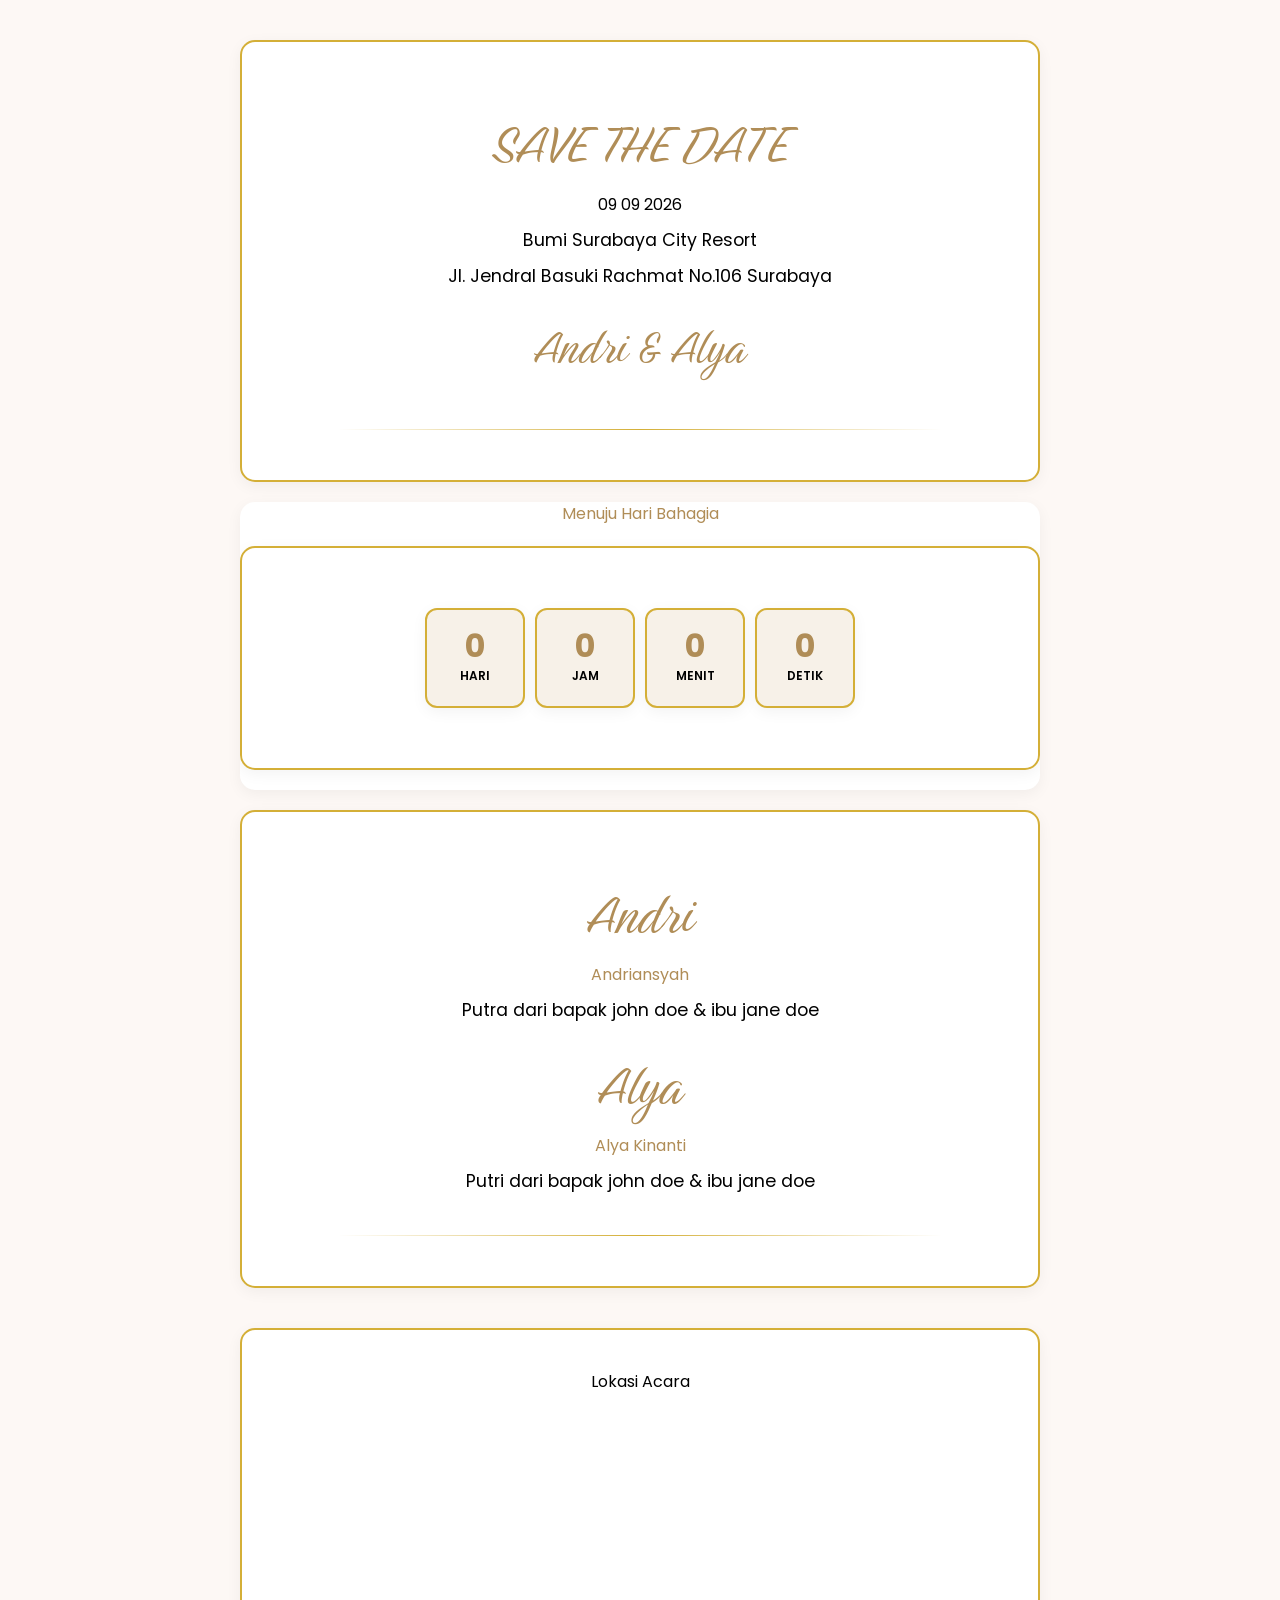
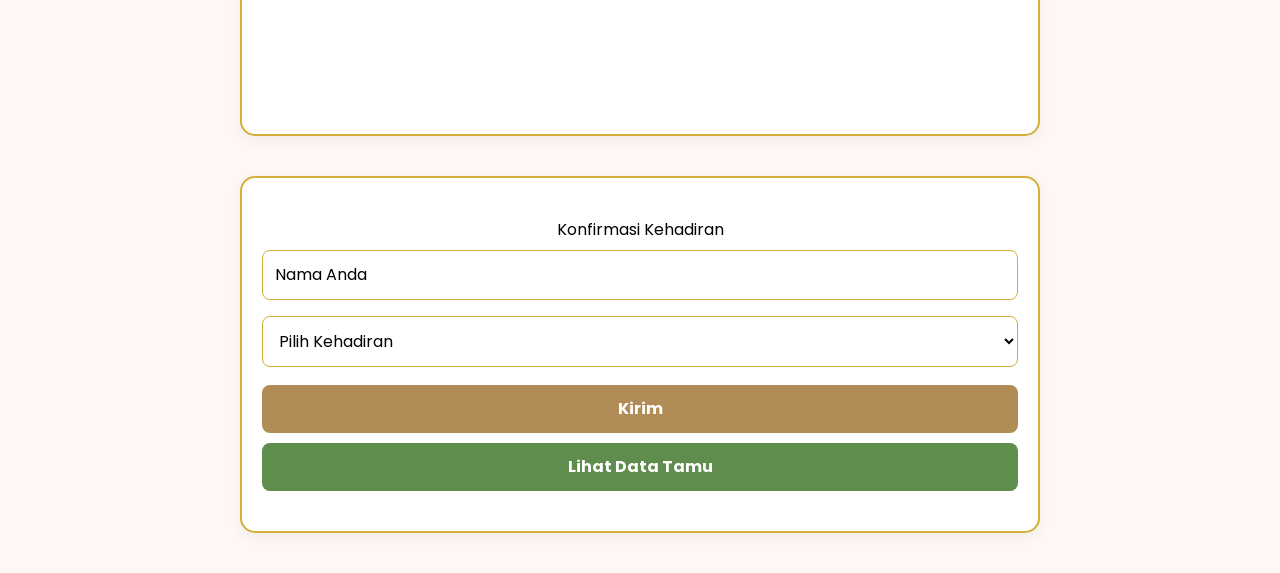
==== commit 9d290a8d: "refactor: update stylesheet path and reformat CSS code structure" ====
--- a/index.html
+++ b/index.html
@@ -3,12 +3,12 @@
   <head>
     <meta charset="UTF-8" />
     <meta name="viewport" content="width=device-width, initial-scale=1.0" />
-    <title>DPW</title> 
+    <title>DPW</title>
 
     <link rel="stylesheet" href="style.css" />
     <link rel="preconnect" href="https://fonts.googleapis.com" />
     <link rel="preconnect" href="https://fonts.gstatic.com" crossorigin />
-    <link href="./output.css" rel="stylesheet" />
+    <link href="../src/output.css" rel="stylesheet" />
     <link
       href="https://fonts.googleapis.com/css2?family=Birthstone&family=Lobster&family=Poppins:wght@300;400;600&display=swap"
       rel="stylesheet"
@@ -16,12 +16,8 @@
   </head>
 
   <body>
-      <h1 class="text-3xl font-bold underline">
-    Hello world!
-  </h1>
-
     <!-- HALAMAN DEPAN -->
-    <div class="home">
+    <div class="home bg-">
       <h1>SAVE THE DATE</h1>
       <h3>09 09 2026</h3>
       <p>Bumi Surabaya City Resort</p>
--- a/style.css
+++ b/style.css
@@ -1,177 +1,184 @@
 @import "tailwindcss";
+
 * {
-    margin: 0;
-    padding: 0;
-    box-sizing: border-box;
+  margin: 0;
+  padding: 0;
+  box-sizing: border-box;
 }
 
 body {
-    background-color: #fdf8f5;
-    font-family: 'Poppins', sans-serif;
-    display: flex;
-    flex-direction: column;
-    align-items: center;
-    padding: 20px;
+  background-color: #fdf8f5;
+  font-family: "Poppins", sans-serif;
+  display: flex;
+  flex-direction: column;
+  align-items: center;
+  padding: 20px;
 }
 
 div {
-    background: white;
-    margin: 20px 0;
-    padding: 40px 20px;
-    border: 2px solid #d4af37;
-    width: 100%;
-    max-width: 800px;
-    text-align: center;
-    border-radius: 15px;
-    box-shadow: 0 4px 15px rgba(0, 0, 0, 0.05);
-    overflow: hidden;
+  background: white;
+  margin: 20px 0;
+  padding: 40px 20px;
+  border: 2px solid #d4af37;
+  width: 100%;
+  max-width: 800px;
+  text-align: center;
+  border-radius: 15px;
+  box-shadow: 0 4px 15px rgba(0, 0, 0, 0.05);
+  overflow: hidden;
 }
 
 .home {
-    background-image: linear-gradient(rgba(255, 255, 255, 0.7), rgba(255, 255, 255, 0.7)),
-        url('https://www.transparenttextures.com/patterns/white-diamond.png');
+  background-image:
+    linear-gradient(rgba(255, 255, 255, 0.7), rgba(255, 255, 255, 0.7)),
+    url("https://www.transparenttextures.com/patterns/white-diamond.png");
 }
 
 h1 {
-    font-family: 'Birthstone', cursive;
-    color: #b08d57;
-    font-size: clamp(2.5rem, 8vw, 4rem);
-    margin-top: 15px;
+  font-family: "Birthstone", cursive;
+  color: #b08d57;
+  font-size: clamp(2.5rem, 8vw, 4rem);
+  margin-top: 15px;
 }
 
 h2 {
-    color: #b08d57;
-    margin-bottom: 10px;
+  color: #b08d57;
+  margin-bottom: 10px;
 }
 
 .nama {
-    font-size: clamp(2rem, 6vw, 3.5rem);
+  font-size: clamp(2rem, 6vw, 3.5rem);
 }
 
 p {
-    font-size: 1.1rem;
-    margin: 10px 0;
+  font-size: 1.1rem;
+  margin: 10px 0;
 }
 
 hr {
-    border: 0;
-    height: 1px;
-    background-image: linear-gradient(to right, transparent, #d4af37, transparent);
-    margin: 40px auto 10px;
-    width: 80%;
+  border: 0;
+  height: 1px;
+  background-image: linear-gradient(
+    to right,
+    transparent,
+    #d4af37,
+    transparent
+  );
+  margin: 40px auto 10px;
+  width: 80%;
 }
 
 .countdown-card {
-    background: white;
-    border: #d4af37;
-    padding: 0;
-    margin: 0;
+  background: white;
+  border: #d4af37;
+  padding: 0;
+  margin: 0;
 }
 
 .countdown-container {
-    display: flex;
-    justify-content: center;
-    align-items: center;
-    gap: 10px;
-    margin-top: 20px;
-    flex-wrap: wrap;
+  display: flex;
+  justify-content: center;
+  align-items: center;
+  gap: 10px;
+  margin-top: 20px;
+  flex-wrap: wrap;
 }
 
 .time-box {
-    flex: 1;
-    min-width: 70px;
-    max-width: 100px;
-    aspect-ratio: 1 / 1;
-    background: #f7f1e8;
-    border: 2px solid #d4af37;
-    border-radius: 12px;
-    display: flex;
-    flex-direction: column;
-    justify-content: center;
-    align-items: center;
-    padding: 5px;
+  flex: 1;
+  min-width: 70px;
+  max-width: 100px;
+  aspect-ratio: 1 / 1;
+  background: #f7f1e8;
+  border: 2px solid #d4af37;
+  border-radius: 12px;
+  display: flex;
+  flex-direction: column;
+  justify-content: center;
+  align-items: center;
+  padding: 5px;
 }
 
 .time-box span {
-    font-size: clamp(1.2rem, 4vw, 2rem);
-    font-weight: bold;
-    color: #b08d57;
-    line-height: 1;
+  font-size: clamp(1.2rem, 4vw, 2rem);
+  font-weight: bold;
+  color: #b08d57;
+  line-height: 1;
 }
 
 .time-box p {
-    font-size: 0.75rem;
-    margin: 5px 0 0 0;
-    text-transform: uppercase;
-    font-weight: 600;
+  font-size: 0.75rem;
+  margin: 5px 0 0 0;
+  text-transform: uppercase;
+  font-weight: 600;
 }
 
 input,
 select,
 textarea {
-    width: 100%;
-    padding: 12px;
-    margin: 8px 0;
-    border: 1px solid #d4af37;
-    border-radius: 8px;
-    font-family: inherit;
+  width: 100%;
+  padding: 12px;
+  margin: 8px 0;
+  border: 1px solid #d4af37;
+  border-radius: 8px;
+  font-family: inherit;
 }
 
 .btn {
-    width: 100%;
-    padding: 12px;
-    border: none;
-    background: #b08d57;
-    color: white;
-    border-radius: 8px;
-    cursor: pointer;
-    font-weight: bold;
-    margin-top: 10px;
-    transition: 0.3s;
+  width: 100%;
+  padding: 12px;
+  border: none;
+  background: #b08d57;
+  color: white;
+  border-radius: 8px;
+  cursor: pointer;
+  font-weight: bold;
+  margin-top: 10px;
+  transition: 0.3s;
 }
 
 .btn:hover {
-    background: #8e6d45;
+  background: #8e6d45;
 }
 
 .lihat {
-    background: #5f8d4e;
+  background: #5f8d4e;
 }
 
 .back {
-    background: #888;
-    margin-bottom: 15px;
+  background: #888;
+  margin-bottom: 15px;
 }
 
 .table-container {
-    overflow-x: auto;
-    width: 100%;
-    border: none;
+  overflow-x: auto;
+  width: 100%;
+  border: none;
 }
 
 table {
-    width: 100%;
-    border-collapse: collapse;
-    margin-top: 20px;
+  width: 100%;
+  border-collapse: collapse;
+  margin-top: 20px;
 }
 
 th,
 td {
-    border: 1px solid #d4af37;
-    padding: 10px;
-    font-size: 0.9rem;
+  border: 1px solid #d4af37;
+  padding: 10px;
+  font-size: 0.9rem;
 }
 
 th {
-    background: #f7f1e8;
+  background: #f7f1e8;
 }
 
 @media (max-width: 380px) {
-    .countdown-container {
-        gap: 5px;
-    }
+  .countdown-container {
+    gap: 5px;
+  }
 
-    .time-box {
-        min-width: 60px;
-    }
-}+  .time-box {
+    min-width: 60px;
+  }
+}
--- a/src/output.css
+++ b/src/output.css
@@ -0,0 +1,378 @@
+/*! tailwindcss v4.2.2 | MIT License | https://tailwindcss.com */
+@layer properties;
+@layer theme, base, components, utilities;
+@layer theme {
+  :root, :host {
+    --font-sans: ui-sans-serif, system-ui, sans-serif, "Apple Color Emoji",
+      "Segoe UI Emoji", "Segoe UI Symbol", "Noto Color Emoji";
+    --font-mono: ui-monospace, SFMono-Regular, Menlo, Monaco, Consolas, "Liberation Mono",
+      "Courier New", monospace;
+    --text-3xl: 1.875rem;
+    --text-3xl--line-height: calc(2.25 / 1.875);
+    --font-weight-bold: 700;
+    --default-transition-duration: 150ms;
+    --default-transition-timing-function: cubic-bezier(0.4, 0, 0.2, 1);
+    --default-font-family: var(--font-sans);
+    --default-mono-font-family: var(--font-mono);
+  }
+}
+@layer base {
+  *, ::after, ::before, ::backdrop, ::file-selector-button {
+    box-sizing: border-box;
+    margin: 0;
+    padding: 0;
+    border: 0 solid;
+  }
+  html, :host {
+    line-height: 1.5;
+    -webkit-text-size-adjust: 100%;
+    tab-size: 4;
+    font-family: var(--default-font-family, ui-sans-serif, system-ui, sans-serif, "Apple Color Emoji", "Segoe UI Emoji", "Segoe UI Symbol", "Noto Color Emoji");
+    font-feature-settings: var(--default-font-feature-settings, normal);
+    font-variation-settings: var(--default-font-variation-settings, normal);
+    -webkit-tap-highlight-color: transparent;
+  }
+  hr {
+    height: 0;
+    color: inherit;
+    border-top-width: 1px;
+  }
+  abbr:where([title]) {
+    -webkit-text-decoration: underline dotted;
+    text-decoration: underline dotted;
+  }
+  h1, h2, h3, h4, h5, h6 {
+    font-size: inherit;
+    font-weight: inherit;
+  }
+  a {
+    color: inherit;
+    -webkit-text-decoration: inherit;
+    text-decoration: inherit;
+  }
+  b, strong {
+    font-weight: bolder;
+  }
+  code, kbd, samp, pre {
+    font-family: var(--default-mono-font-family, ui-monospace, SFMono-Regular, Menlo, Monaco, Consolas, "Liberation Mono", "Courier New", monospace);
+    font-feature-settings: var(--default-mono-font-feature-settings, normal);
+    font-variation-settings: var(--default-mono-font-variation-settings, normal);
+    font-size: 1em;
+  }
+  small {
+    font-size: 80%;
+  }
+  sub, sup {
+    font-size: 75%;
+    line-height: 0;
+    position: relative;
+    vertical-align: baseline;
+  }
+  sub {
+    bottom: -0.25em;
+  }
+  sup {
+    top: -0.5em;
+  }
+  table {
+    text-indent: 0;
+    border-color: inherit;
+    border-collapse: collapse;
+  }
+  :-moz-focusring {
+    outline: auto;
+  }
+  progress {
+    vertical-align: baseline;
+  }
+  summary {
+    display: list-item;
+  }
+  ol, ul, menu {
+    list-style: none;
+  }
+  img, svg, video, canvas, audio, iframe, embed, object {
+    display: block;
+    vertical-align: middle;
+  }
+  img, video {
+    max-width: 100%;
+    height: auto;
+  }
+  button, input, select, optgroup, textarea, ::file-selector-button {
+    font: inherit;
+    font-feature-settings: inherit;
+    font-variation-settings: inherit;
+    letter-spacing: inherit;
+    color: inherit;
+    border-radius: 0;
+    background-color: transparent;
+    opacity: 1;
+  }
+  :where(select:is([multiple], [size])) optgroup {
+    font-weight: bolder;
+  }
+  :where(select:is([multiple], [size])) optgroup option {
+    padding-inline-start: 20px;
+  }
+  ::file-selector-button {
+    margin-inline-end: 4px;
+  }
+  ::placeholder {
+    opacity: 1;
+  }
+  @supports (not (-webkit-appearance: -apple-pay-button))  or (contain-intrinsic-size: 1px) {
+    ::placeholder {
+      color: currentcolor;
+      @supports (color: color-mix(in lab, red, red)) {
+        color: color-mix(in oklab, currentcolor 50%, transparent);
+      }
+    }
+  }
+  textarea {
+    resize: vertical;
+  }
+  ::-webkit-search-decoration {
+    -webkit-appearance: none;
+  }
+  ::-webkit-date-and-time-value {
+    min-height: 1lh;
+    text-align: inherit;
+  }
+  ::-webkit-datetime-edit {
+    display: inline-flex;
+  }
+  ::-webkit-datetime-edit-fields-wrapper {
+    padding: 0;
+  }
+  ::-webkit-datetime-edit, ::-webkit-datetime-edit-year-field, ::-webkit-datetime-edit-month-field, ::-webkit-datetime-edit-day-field, ::-webkit-datetime-edit-hour-field, ::-webkit-datetime-edit-minute-field, ::-webkit-datetime-edit-second-field, ::-webkit-datetime-edit-millisecond-field, ::-webkit-datetime-edit-meridiem-field {
+    padding-block: 0;
+  }
+  ::-webkit-calendar-picker-indicator {
+    line-height: 1;
+  }
+  :-moz-ui-invalid {
+    box-shadow: none;
+  }
+  button, input:where([type="button"], [type="reset"], [type="submit"]), ::file-selector-button {
+    appearance: button;
+  }
+  ::-webkit-inner-spin-button, ::-webkit-outer-spin-button {
+    height: auto;
+  }
+  [hidden]:where(:not([hidden="until-found"])) {
+    display: none !important;
+  }
+}
+@layer utilities {
+  .flex {
+    display: flex;
+  }
+  .table {
+    display: table;
+  }
+  .border-collapse {
+    border-collapse: collapse;
+  }
+  .resize {
+    resize: both;
+  }
+  .flex-wrap {
+    flex-wrap: wrap;
+  }
+  .border {
+    border-style: var(--tw-border-style);
+    border-width: 1px;
+  }
+  .text-3xl {
+    font-size: var(--text-3xl);
+    line-height: var(--tw-leading, var(--text-3xl--line-height));
+  }
+  .font-bold {
+    --tw-font-weight: var(--font-weight-bold);
+    font-weight: var(--font-weight-bold);
+  }
+  .underline {
+    text-decoration-line: underline;
+  }
+  .outline {
+    outline-style: var(--tw-outline-style);
+    outline-width: 1px;
+  }
+  .transition {
+    transition-property: color, background-color, border-color, outline-color, text-decoration-color, fill, stroke, --tw-gradient-from, --tw-gradient-via, --tw-gradient-to, opacity, box-shadow, transform, translate, scale, rotate, filter, -webkit-backdrop-filter, backdrop-filter, display, content-visibility, overlay, pointer-events;
+    transition-timing-function: var(--tw-ease, var(--default-transition-timing-function));
+    transition-duration: var(--tw-duration, var(--default-transition-duration));
+  }
+}
+* {
+  margin: 0;
+  padding: 0;
+  box-sizing: border-box;
+}
+body {
+  background-color: #fdf8f5;
+  font-family: 'Poppins', sans-serif;
+  display: flex;
+  flex-direction: column;
+  align-items: center;
+  padding: 20px;
+}
+div {
+  background: white;
+  margin: 20px 0;
+  padding: 40px 20px;
+  border: 2px solid #d4af37;
+  width: 100%;
+  max-width: 800px;
+  text-align: center;
+  border-radius: 15px;
+  box-shadow: 0 4px 15px rgba(0, 0, 0, 0.05);
+  overflow: hidden;
+}
+.home {
+  background-image: linear-gradient(rgba(255, 255, 255, 0.7), rgba(255, 255, 255, 0.7)), url('https://www.transparenttextures.com/patterns/white-diamond.png');
+}
+h1 {
+  font-family: 'Birthstone', cursive;
+  color: #b08d57;
+  font-size: clamp(2.5rem, 8vw, 4rem);
+  margin-top: 15px;
+}
+h2 {
+  color: #b08d57;
+  margin-bottom: 10px;
+}
+.nama {
+  font-size: clamp(2rem, 6vw, 3.5rem);
+}
+p {
+  font-size: 1.1rem;
+  margin: 10px 0;
+}
+hr {
+  border: 0;
+  height: 1px;
+  background-image: linear-gradient(to right, transparent, #d4af37, transparent);
+  margin: 40px auto 10px;
+  width: 80%;
+}
+.countdown-card {
+  background: white;
+  border: #d4af37;
+  padding: 0;
+  margin: 0;
+}
+.countdown-container {
+  display: flex;
+  justify-content: center;
+  align-items: center;
+  gap: 10px;
+  margin-top: 20px;
+  flex-wrap: wrap;
+}
+.time-box {
+  flex: 1;
+  min-width: 70px;
+  max-width: 100px;
+  aspect-ratio: 1 / 1;
+  background: #f7f1e8;
+  border: 2px solid #d4af37;
+  border-radius: 12px;
+  display: flex;
+  flex-direction: column;
+  justify-content: center;
+  align-items: center;
+  padding: 5px;
+}
+.time-box span {
+  font-size: clamp(1.2rem, 4vw, 2rem);
+  font-weight: bold;
+  color: #b08d57;
+  line-height: 1;
+}
+.time-box p {
+  font-size: 0.75rem;
+  margin: 5px 0 0 0;
+  text-transform: uppercase;
+  font-weight: 600;
+}
+input, select, textarea {
+  width: 100%;
+  padding: 12px;
+  margin: 8px 0;
+  border: 1px solid #d4af37;
+  border-radius: 8px;
+  font-family: inherit;
+}
+.btn {
+  width: 100%;
+  padding: 12px;
+  border: none;
+  background: #b08d57;
+  color: white;
+  border-radius: 8px;
+  cursor: pointer;
+  font-weight: bold;
+  margin-top: 10px;
+  transition: 0.3s;
+}
+.btn:hover {
+  background: #8e6d45;
+}
+.lihat {
+  background: #5f8d4e;
+}
+.back {
+  background: #888;
+  margin-bottom: 15px;
+}
+.table-container {
+  overflow-x: auto;
+  width: 100%;
+  border: none;
+}
+table {
+  width: 100%;
+  border-collapse: collapse;
+  margin-top: 20px;
+}
+th, td {
+  border: 1px solid #d4af37;
+  padding: 10px;
+  font-size: 0.9rem;
+}
+th {
+  background: #f7f1e8;
+}
+@media (max-width: 380px) {
+  .countdown-container {
+    gap: 5px;
+  }
+  .time-box {
+    min-width: 60px;
+  }
+}
+@property --tw-border-style {
+  syntax: "*";
+  inherits: false;
+  initial-value: solid;
+}
+@property --tw-font-weight {
+  syntax: "*";
+  inherits: false;
+}
+@property --tw-outline-style {
+  syntax: "*";
+  inherits: false;
+  initial-value: solid;
+}
+@layer properties {
+  @supports ((-webkit-hyphens: none) and (not (margin-trim: inline))) or ((-moz-orient: inline) and (not (color:rgb(from red r g b)))) {
+    *, ::before, ::after, ::backdrop {
+      --tw-border-style: solid;
+      --tw-font-weight: initial;
+      --tw-outline-style: solid;
+    }
+  }
+}
